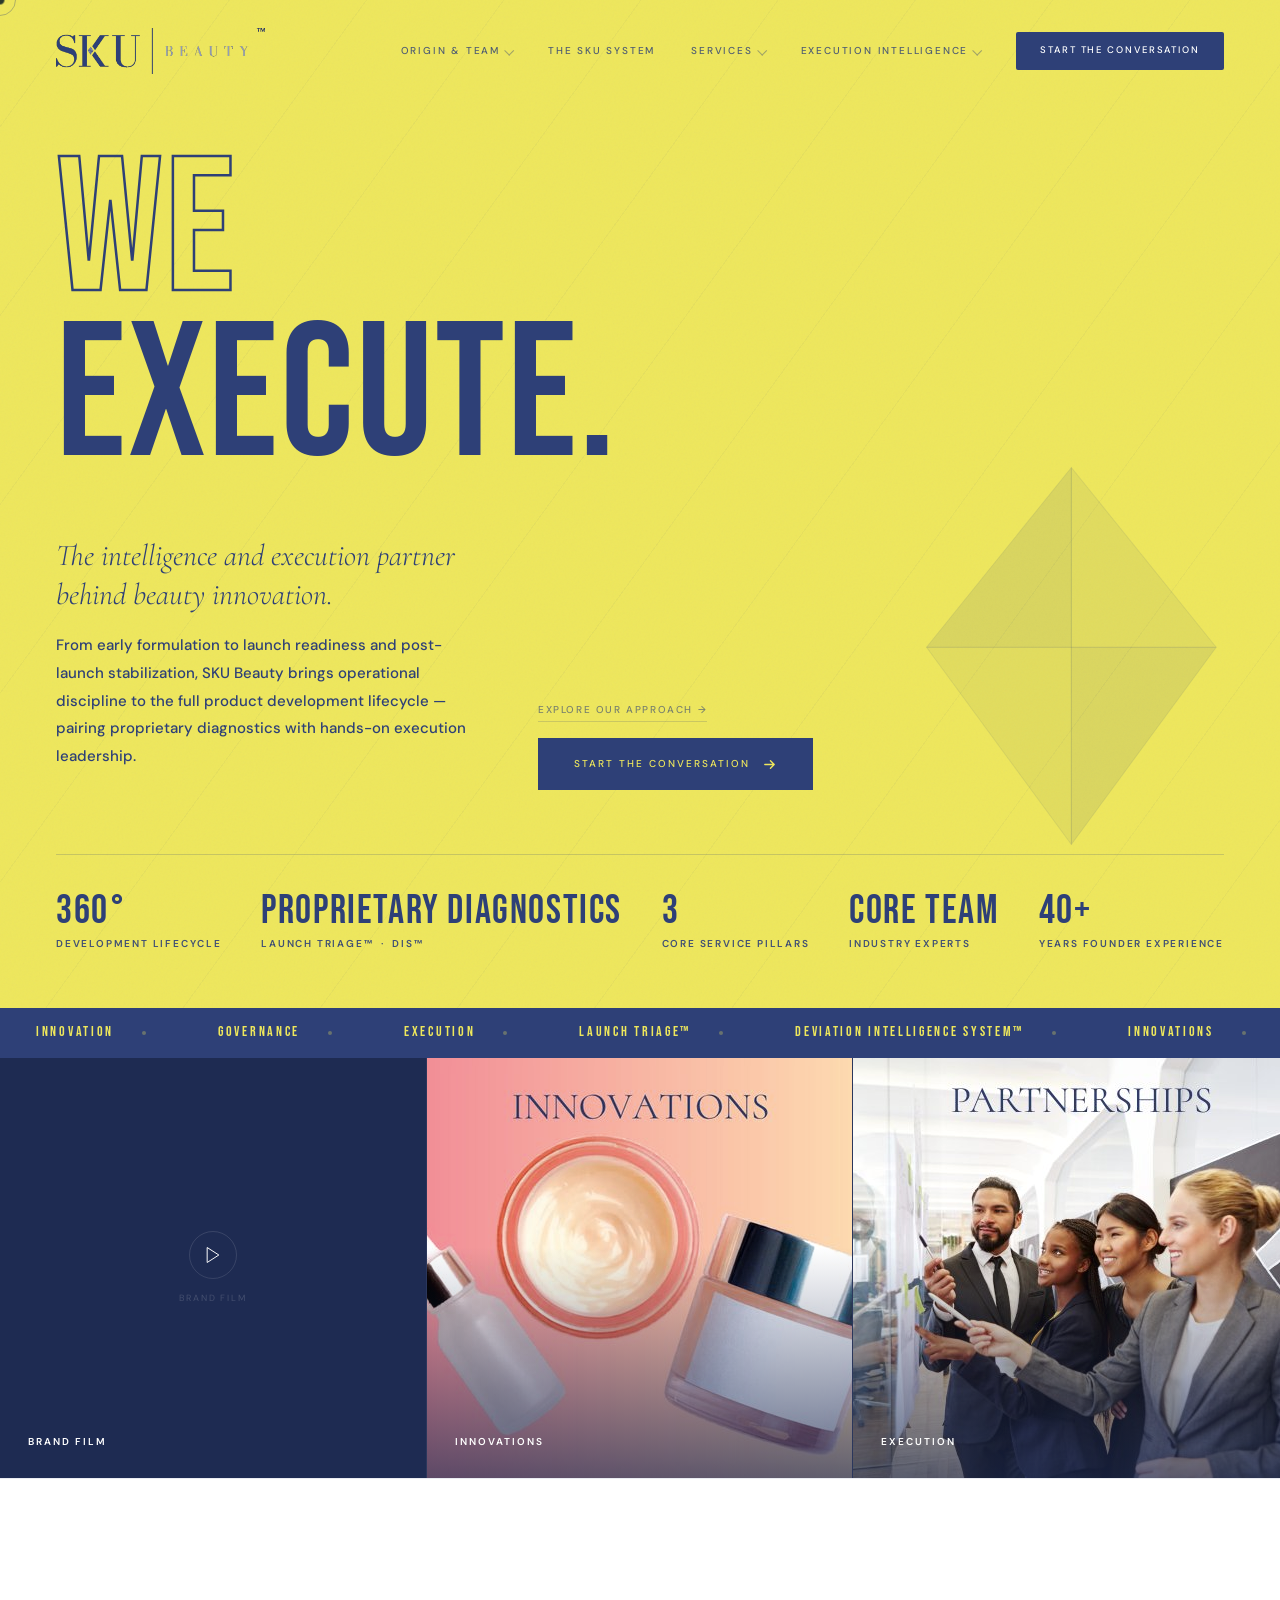
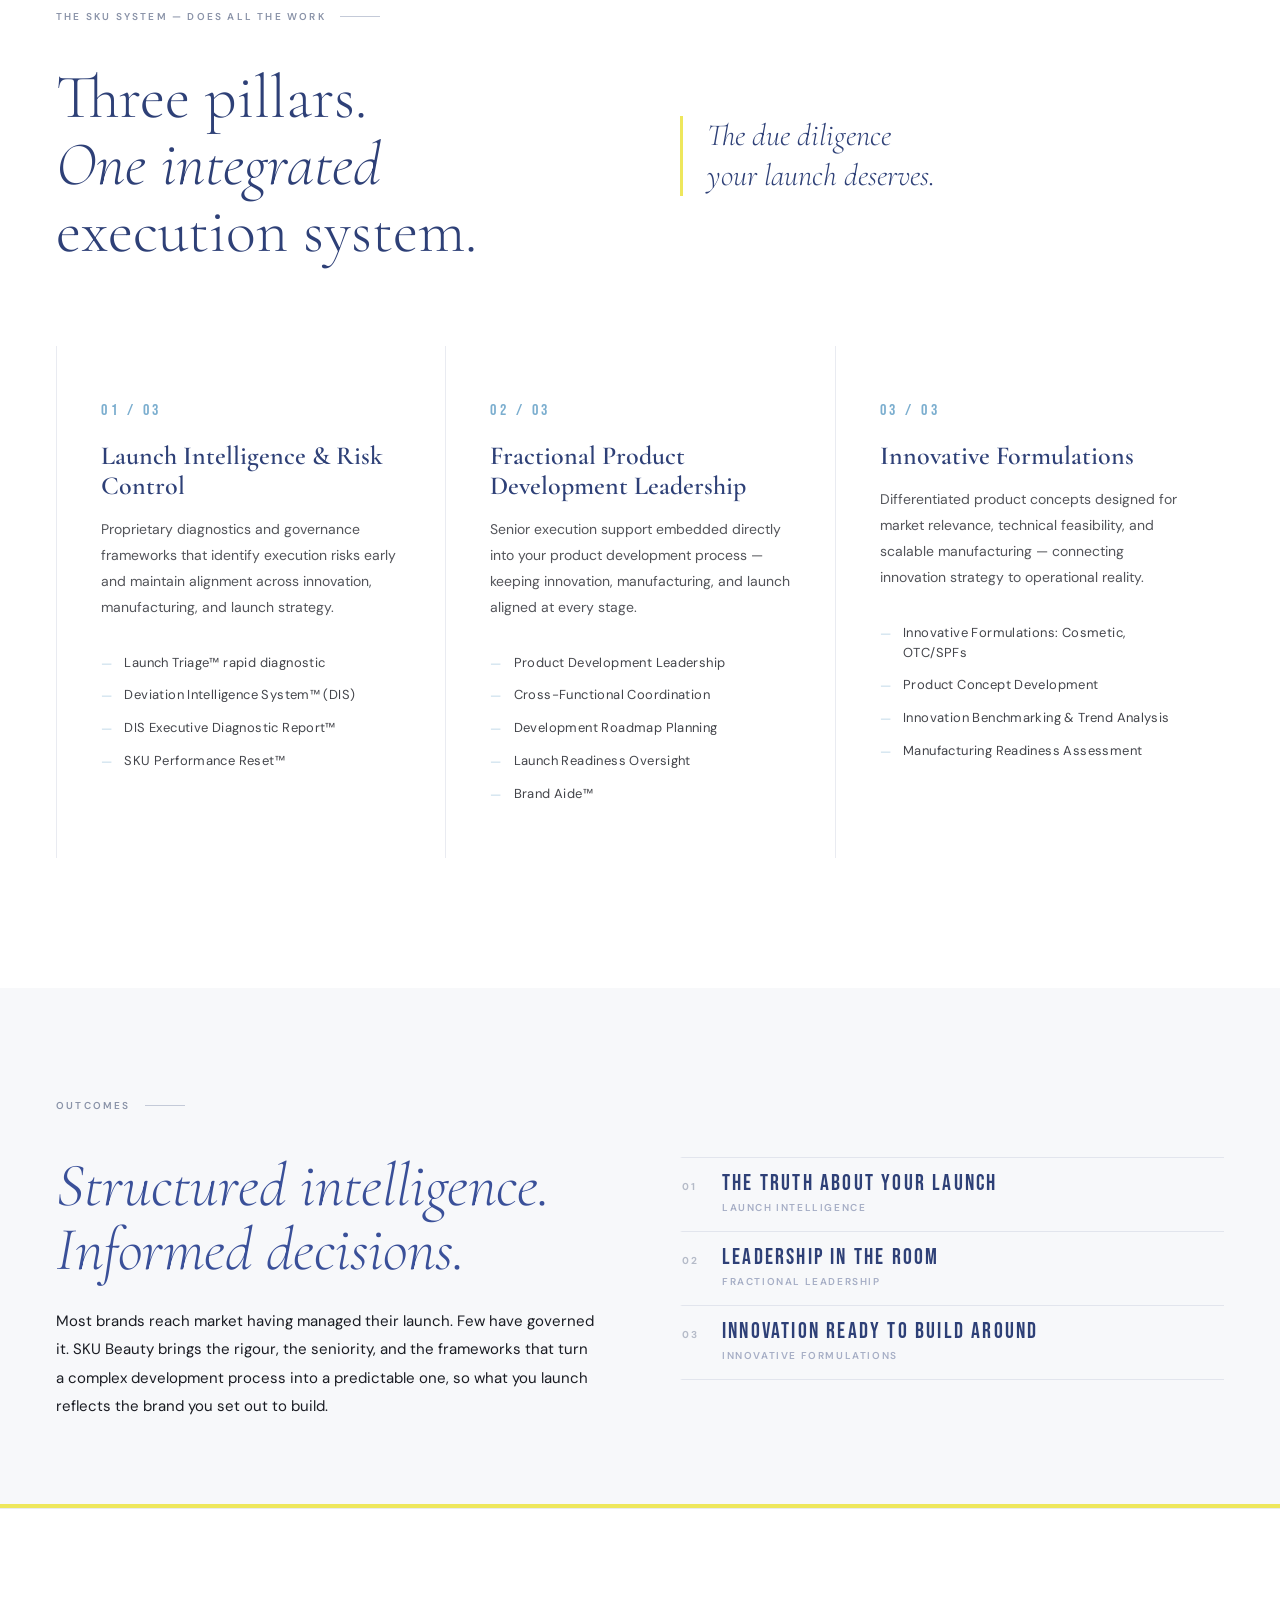
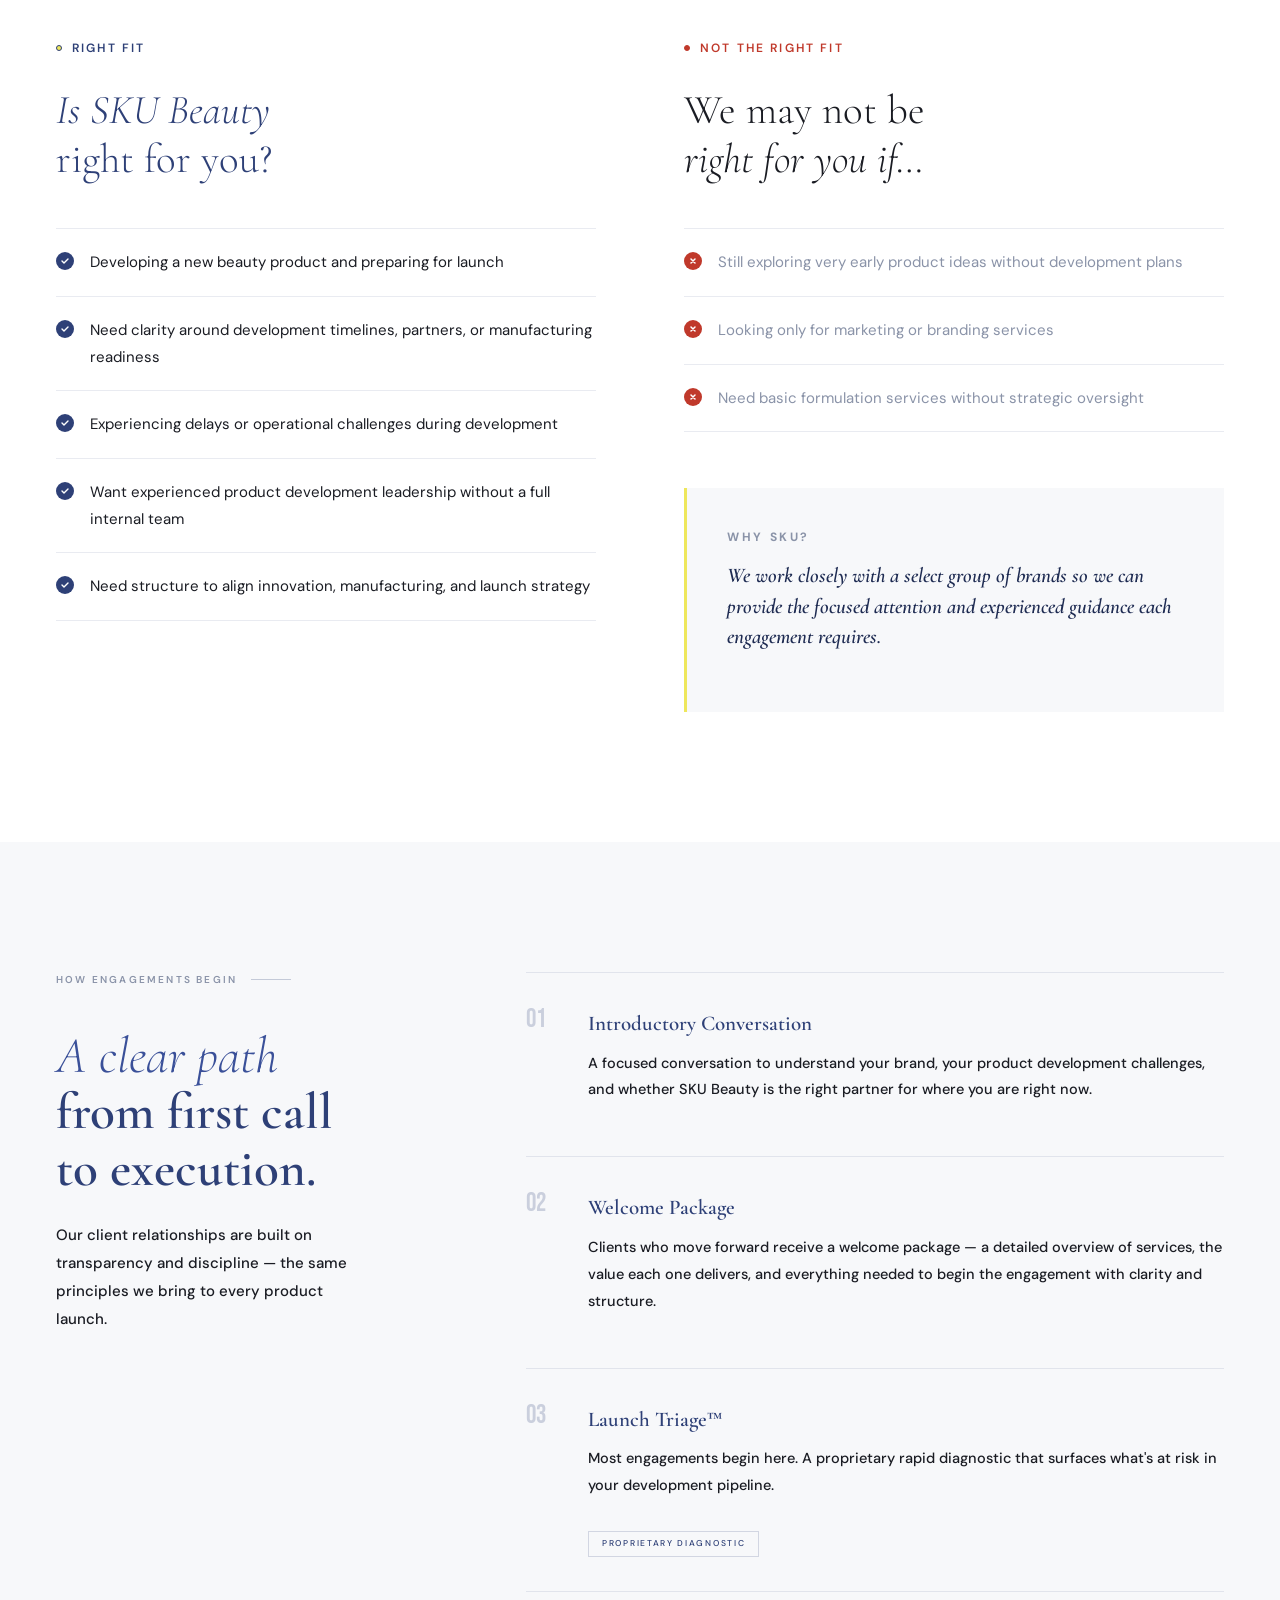
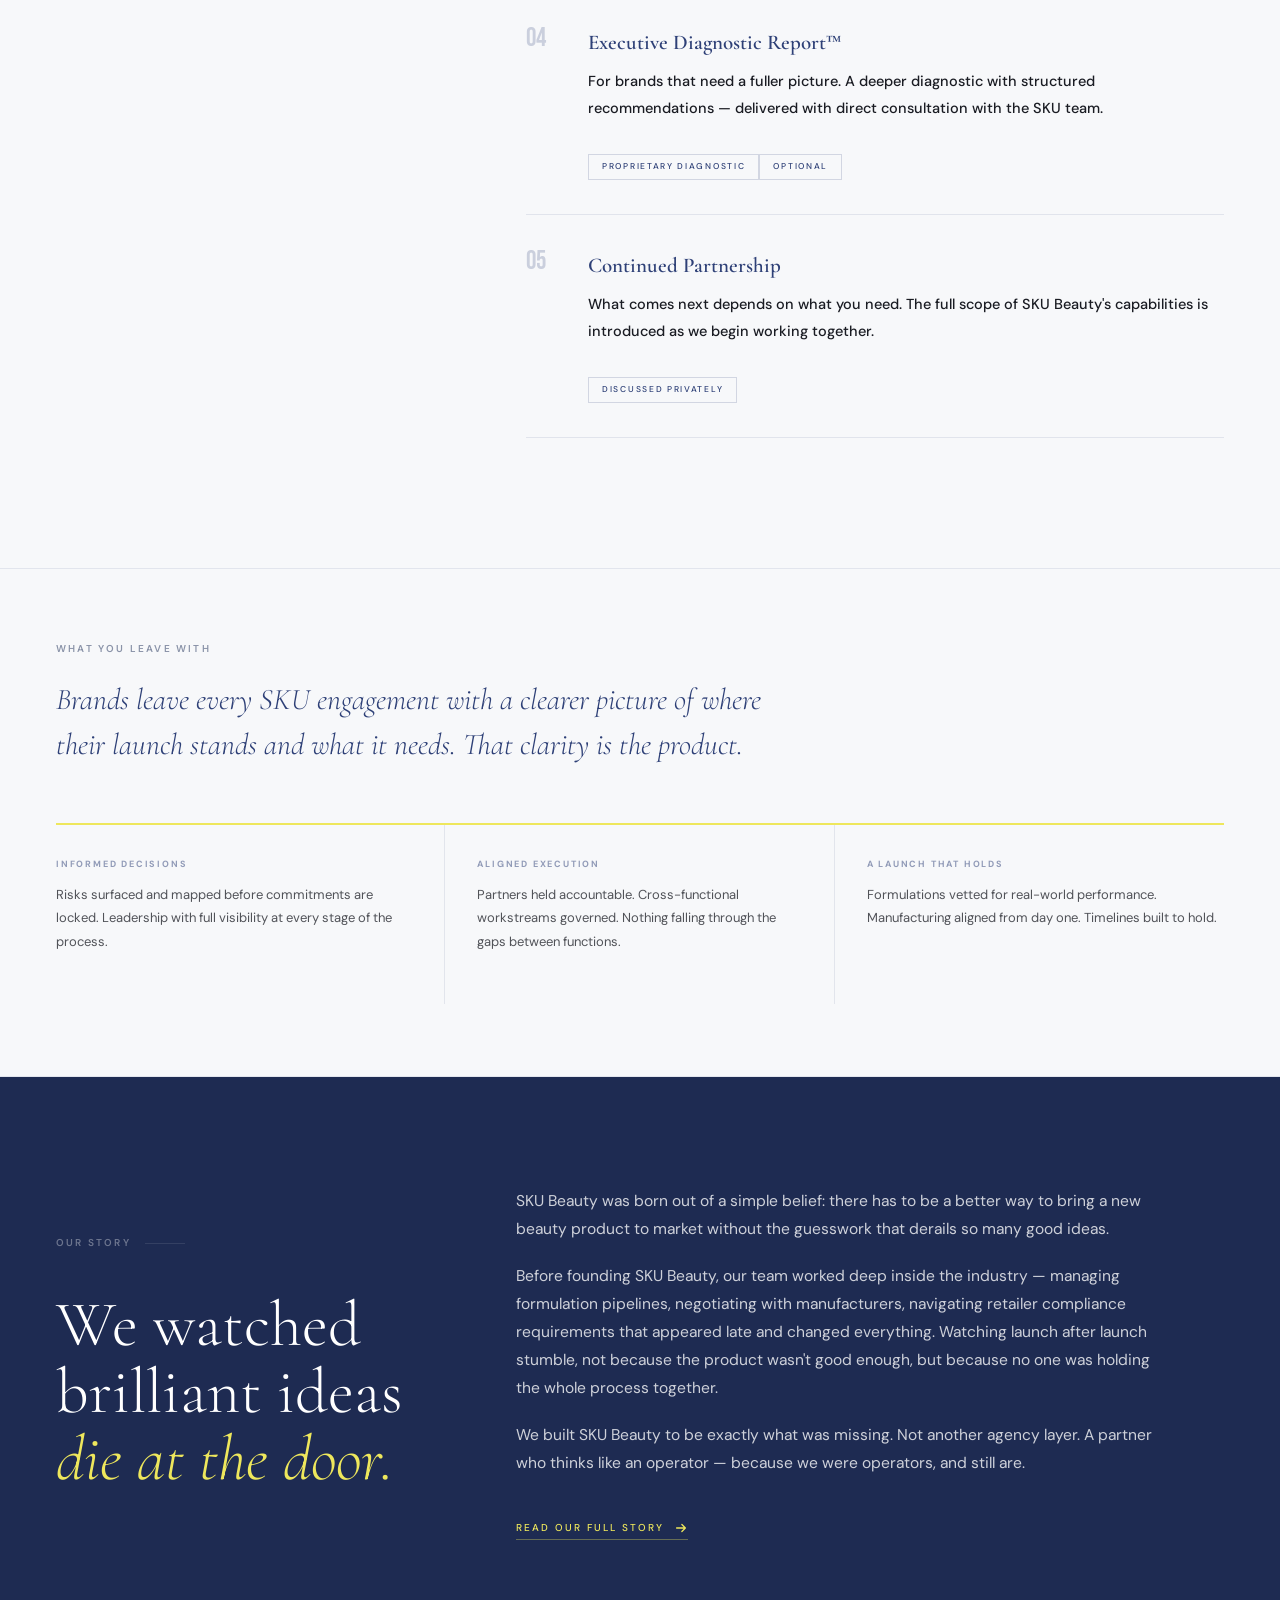
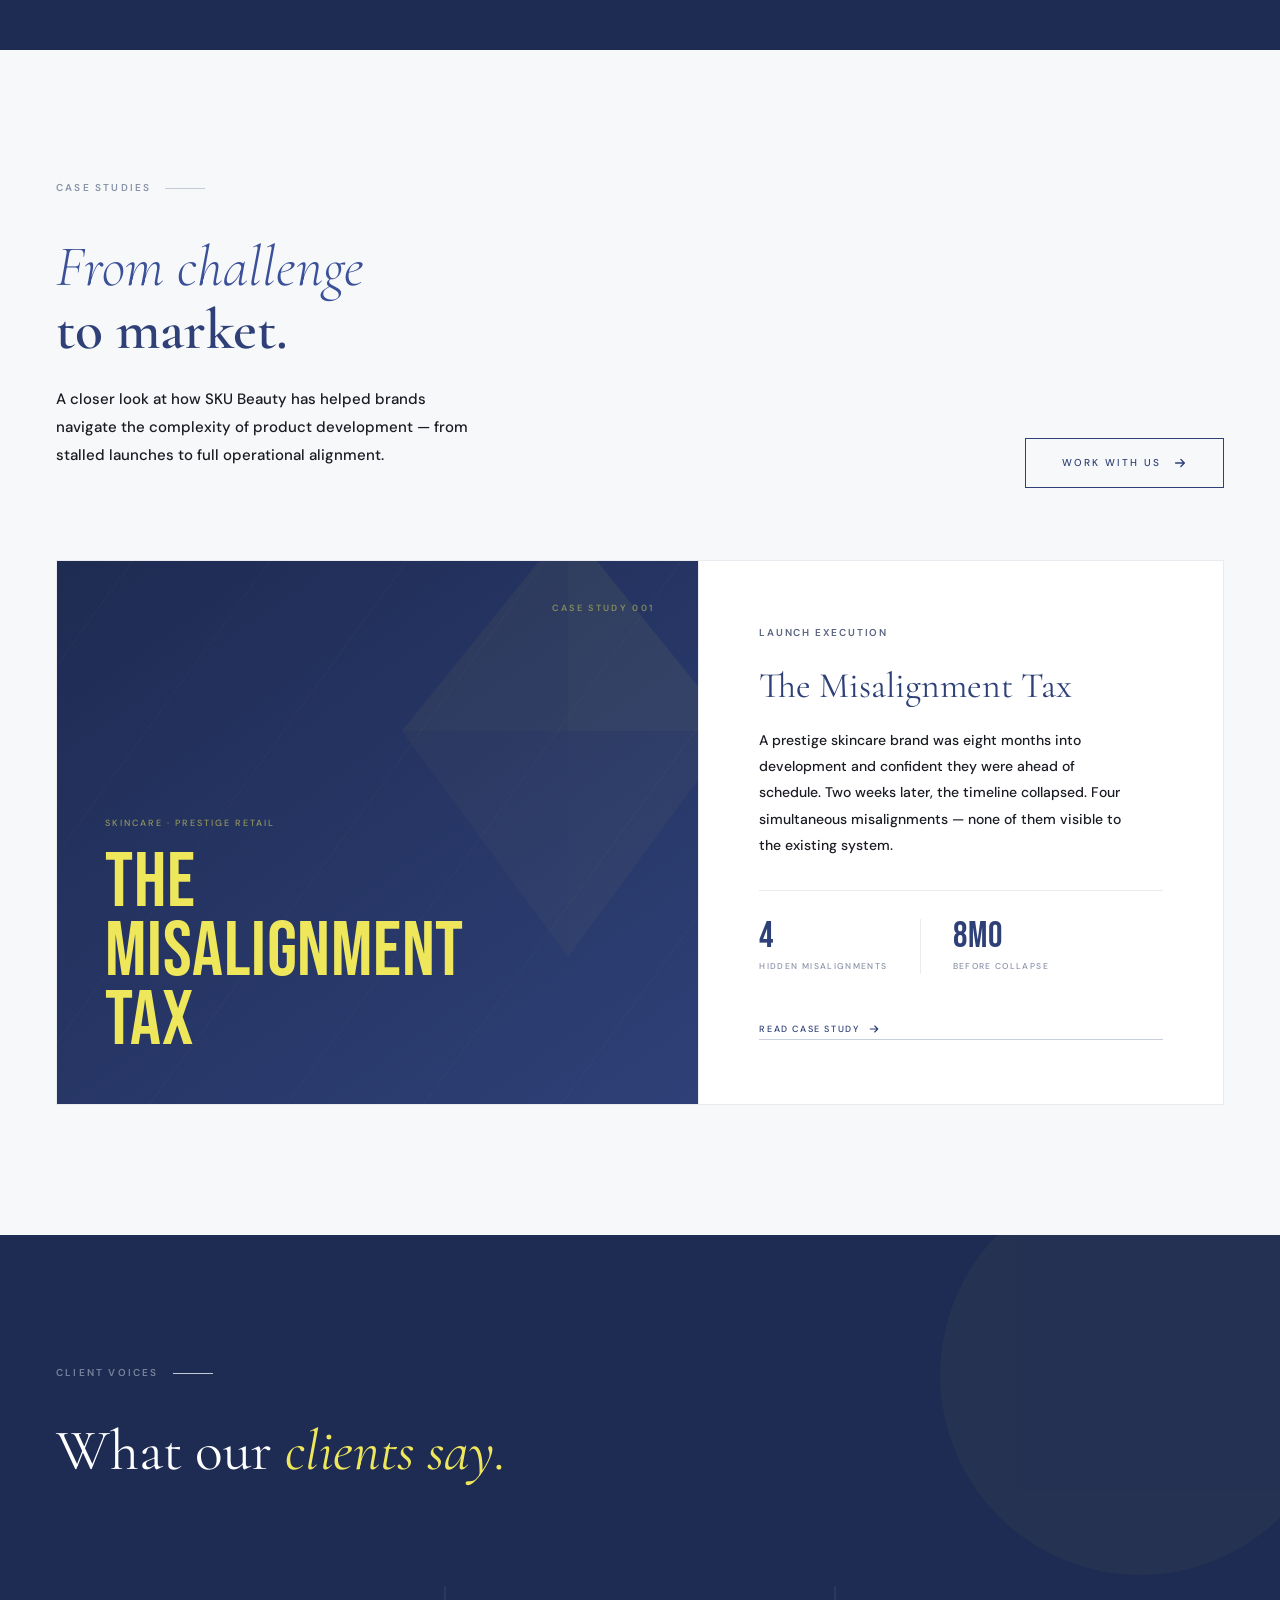
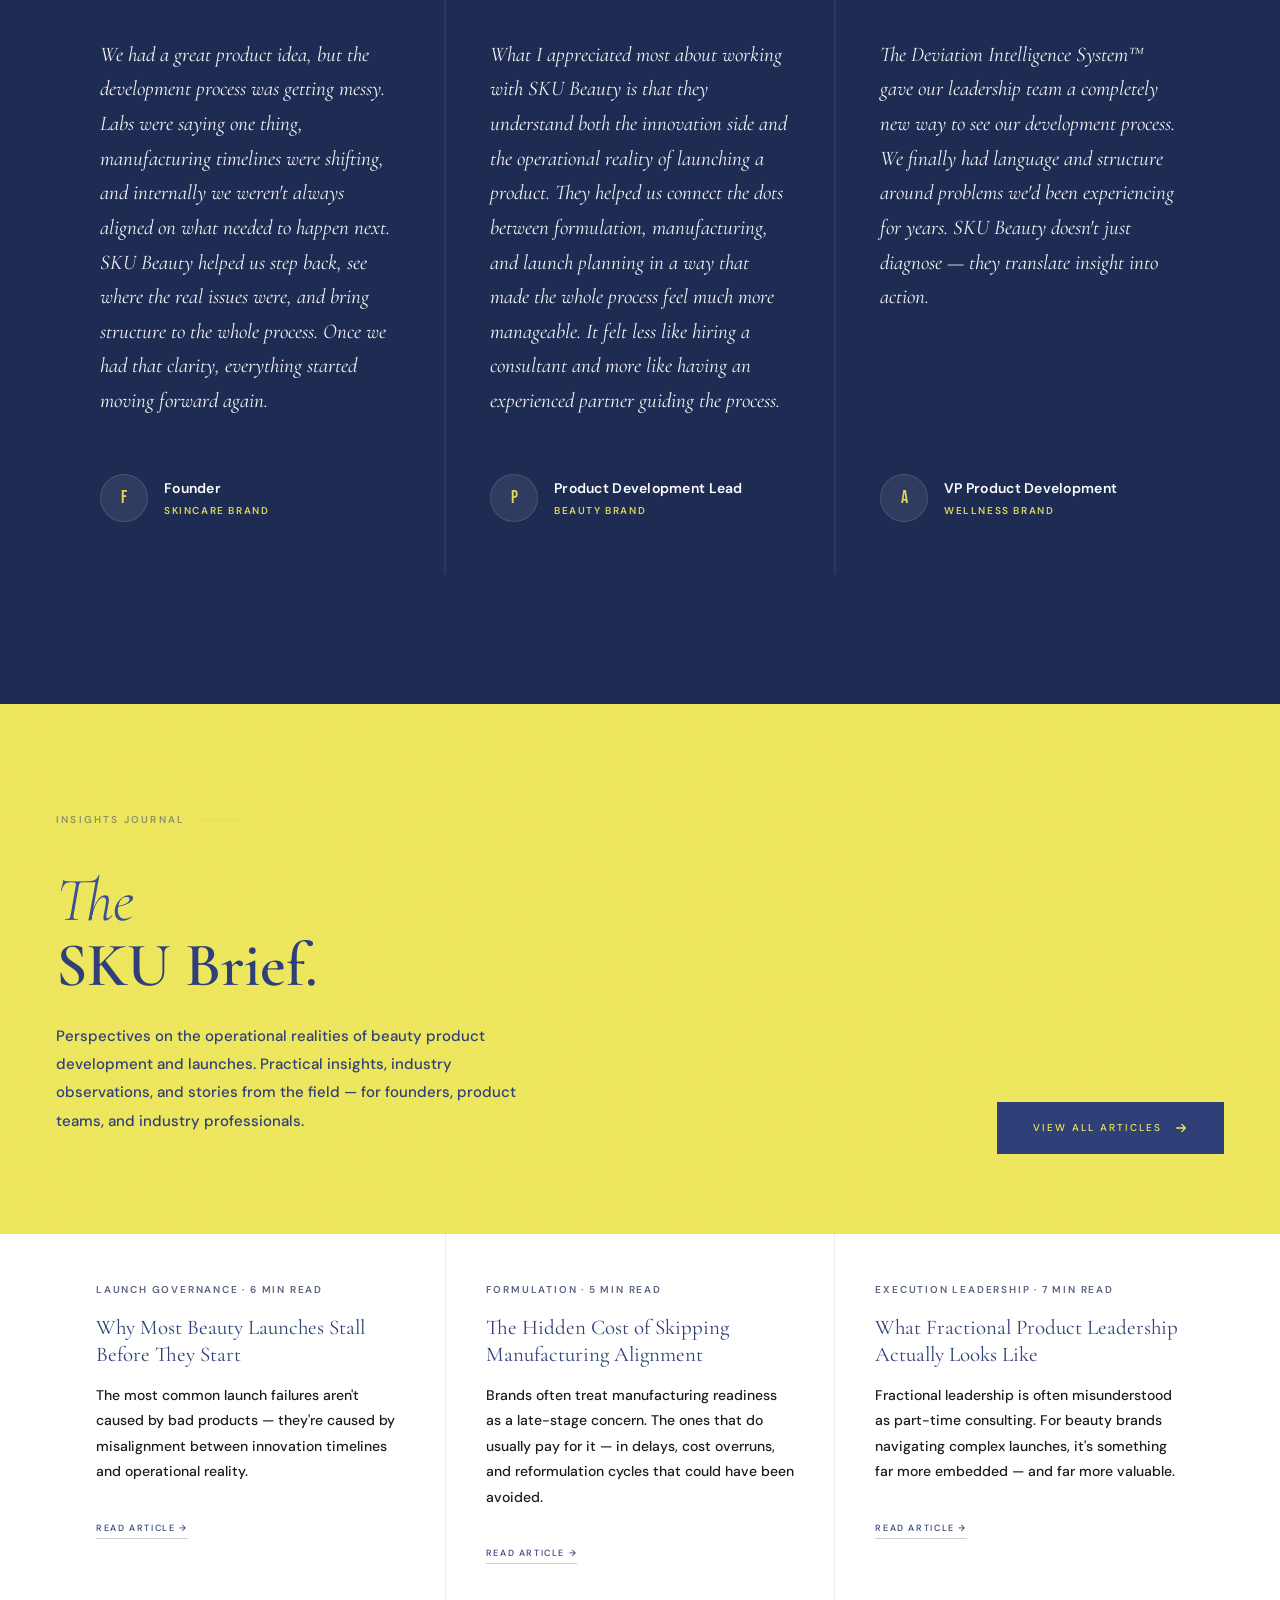
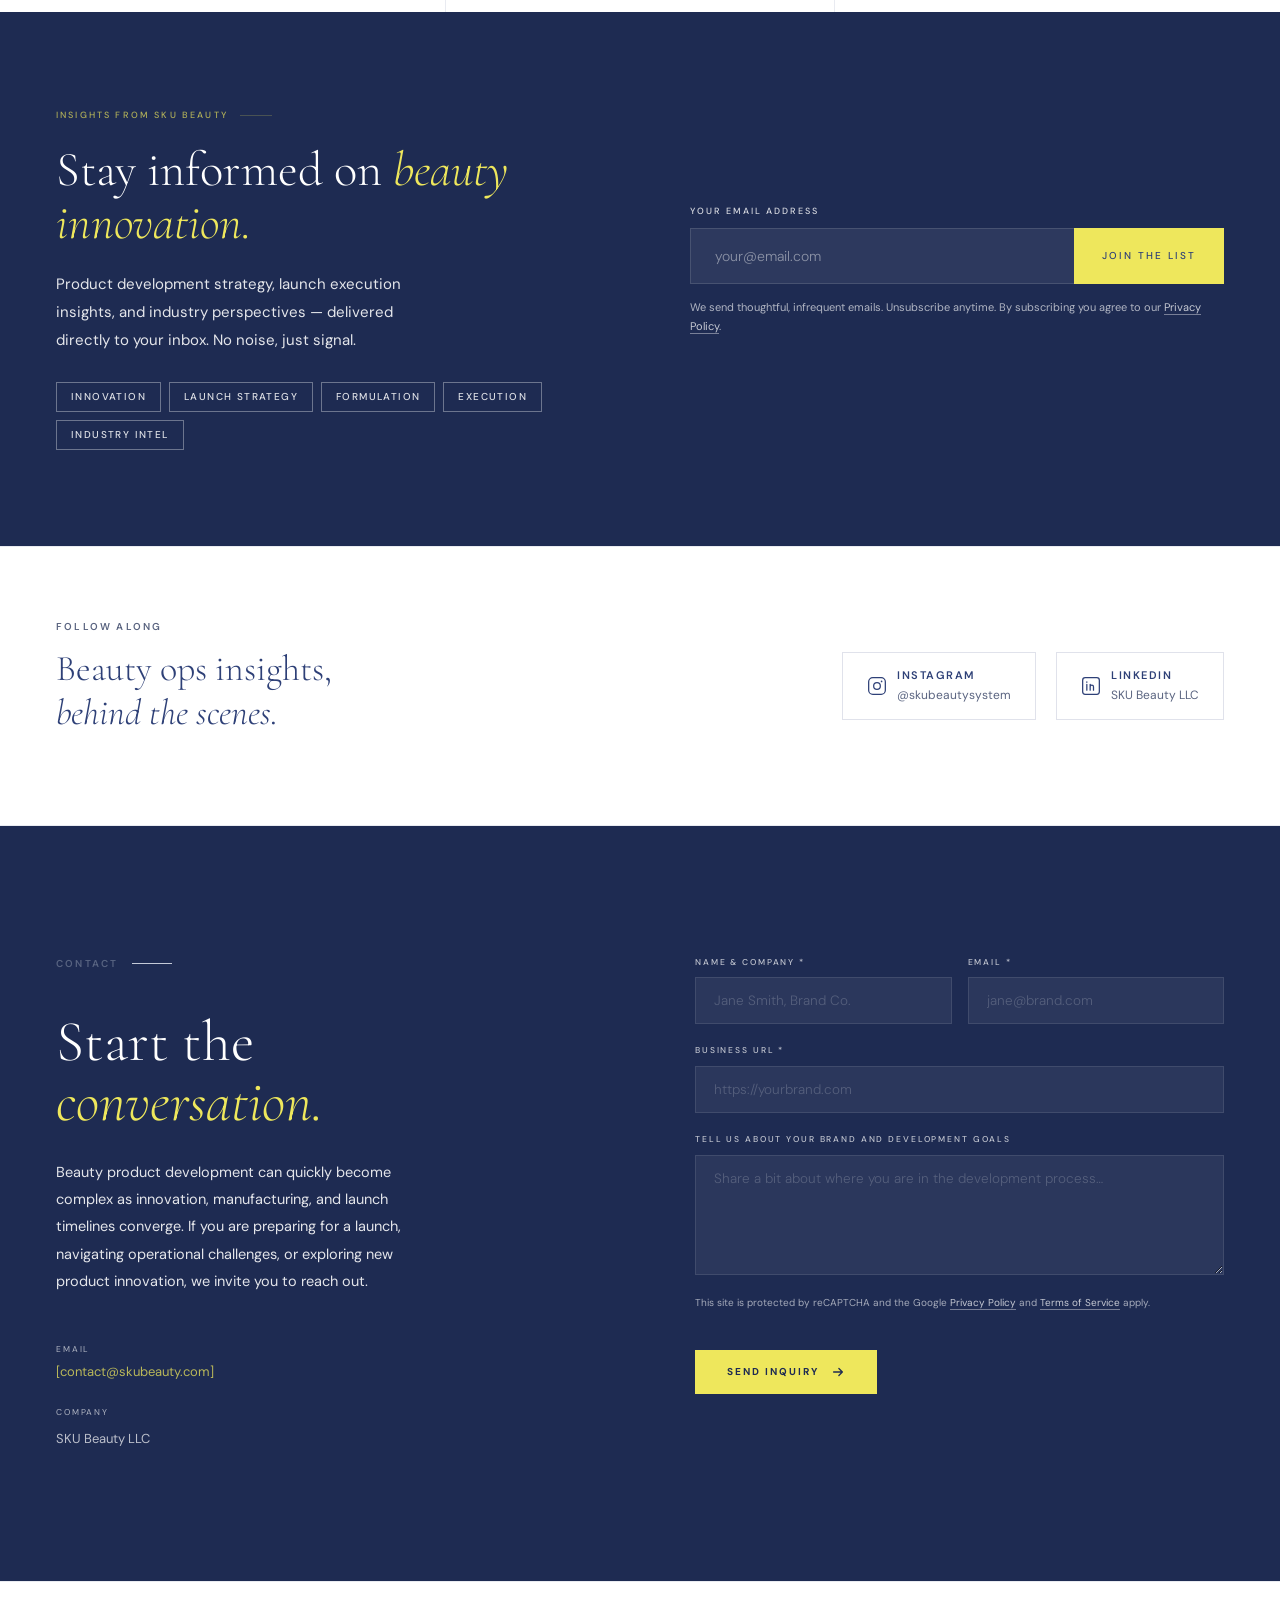
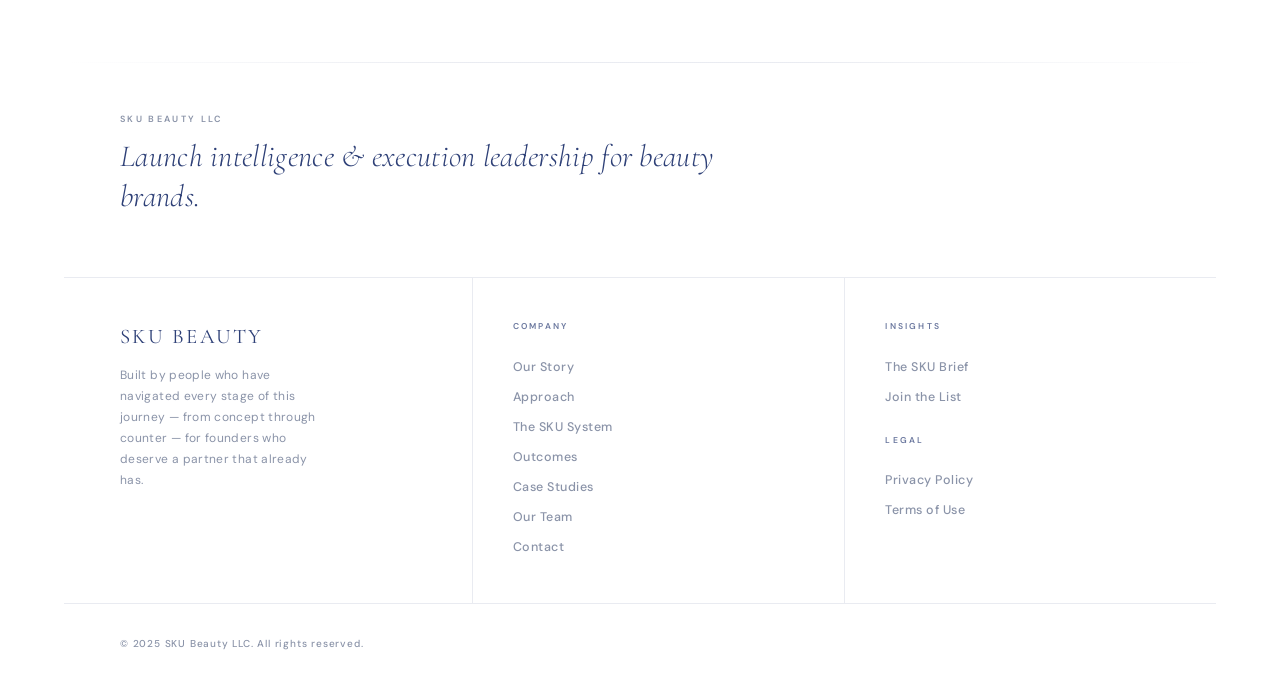
==== index.html @ 77a4bc07 "Removed duplicated on the footer" ====
<!DOCTYPE html>
<html lang="en">

<head>
    <meta charset="UTF-8">
    <meta name="viewport" content="width=device-width, initial-scale=1.0">
    <title>SKU Beauty | Launch Intelligence & Execution Leadership for Beauty Brands</title>
    <meta name="description"
        content="SKU Beauty brings operational discipline to beauty product development. From formulation strategy to launch readiness, we execute alongside your team using proprietary diagnostics and fractional leadership.">
    <meta name="keywords"
        content="beauty product development, launch strategy, beauty consulting, product launch execution, formulation strategy, beauty brand development, SKU Beauty">
    <meta property="og:title" content="SKU Beauty | We Execute.">
    <meta property="og:description"
        content="Launch intelligence and execution leadership for beauty brands navigating the complexity of product development.">
    <meta property="og:type" content="website">
    <meta property="og:url" content="https://www.skubeauty.com/">
    <meta property="og:image" content="https://placehold.co/1200x630/2E4077/EEE75C?text=SKU+Beauty+%7C+We+Execute.">
    <meta property="og:image:width" content="1200">
    <meta property="og:image:height" content="630">
    <meta name="twitter:card" content="summary_large_image">
    <meta name="twitter:title" content="SKU Beauty | We Execute.">
    <meta name="twitter:description"
        content="Launch intelligence and execution leadership for beauty brands navigating the complexity of product development.">
    <meta name="twitter:image" content="https://placehold.co/1200x630/2E4077/EEE75C?text=SKU+Beauty+%7C+We+Execute.">
    <!-- TODO: Replace placehold.co URLs above with your real og-image.jpg once uploaded to the server -->
    <meta name="robots" content="index, follow">
    <meta name="author" content="SKU Beauty LLC">
    <link rel="canonical" href="https://www.skubeauty.com/">
    <link rel="icon" type="image/png"
        href="[data-uri]">
    <link rel="apple-touch-icon" sizes="180x180"
        href="[data-uri]">
    <link rel="preconnect" href="https://fonts.googleapis.com">
    <link rel="dns-prefetch" href="https://formspree.io">
    <link rel="preconnect" href="https://fonts.gstatic.com" crossorigin>
    <link
        href="https://fonts.googleapis.com/css2?family=Bebas+Neue&family=Cormorant+Garamond:ital,wght@0,300;0,400;0,600;1,300;1,400;1,600&family=DM+Sans:wght@300;400;500;600&display=swap&font-display=swap"
        rel="stylesheet">
    <link rel="stylesheet" href="style.css">

    <script type="application/ld+json">
{
  "@context": "https://schema.org",
  "@graph": [
    {
      "@type": "Organization",
      "@id": "https://www.skubeauty.com/#organization",
      "name": "SKU Beauty LLC",
      "url": "https://www.skubeauty.com",
      "logo": "https://www.skubeauty.com/logo.png",
      "description": "Launch intelligence and execution leadership for beauty brands. Proprietary diagnostics, fractional product development leadership, and innovative formulations.",
      "sameAs": [
        "https://instagram.com/skubeautysystem",
        "https://linkedin.com/company/skubeauty"
      ],
      "contactPoint": {
        "@type": "ContactPoint",
        "email": "contact@skubeauty.com",
        "contactType": "Business Inquiries"
      }
    },
    {
      "@type": "WebSite",
      "@id": "https://www.skubeauty.com/#website",
      "url": "https://www.skubeauty.com",
      "name": "SKU Beauty",
      "publisher": {"@id": "https://www.skubeauty.com/#organization"},
      "potentialAction": {
        "@type": "SearchAction",
        "target": "https://www.skubeauty.com/?s={search_term_string}",
        "query-input": "required name=search_term_string"
      }
    },
    {
      "@type": "ProfessionalService",
      "@id": "https://www.skubeauty.com/#service",
      "name": "SKU Beauty LLC",
      "url": "https://www.skubeauty.com",
      "description": "Beauty product development execution partner. Launch Triage™, Deviation Intelligence System™, Fractional Product Development Leadership.",
      "areaServed": "US",
      "serviceType": [
        "Launch Intelligence & Risk Control",
        "Fractional Product Development Leadership",
        "Innovative Formulations"
      ]
    }
  ]
}
</script>
</head>

<body>

    <a href="#sku-system" class="skip-link">Skip to content</a>
    <div class="cursor" id="cursor"></div>
    <div class="cursor-ring" id="cursorRing"></div>

    <!-- ═══ NAV ═══ -->
    <nav class="nav" id="nav" role="navigation" aria-label="Main navigation">
        <a href="/" class="nav-logo" aria-label="SKU Beauty">
            <img src="[data-uri]"
                alt="SKU Beauty">
        </a>
        <ul class="nav-links">

            <!-- 1. Origin & Team -->
            <li class="nav-item">
                <button type="button" aria-haspopup="true">Origin &amp; Team<span class="nav-chevron"></span></button>
                <div class="nav-dropdown" role="menu">
                    <a href="our-story.html#origin" class="nav-dd-link" role="menuitem">
                        <div class="nav-dd-link-inner">
                            <span>The Beginning</span>
                            <span class="nav-dd-sub">How SKU Beauty came to be</span>
                        </div>
                    </a>
                    <a href="our-story.html#problem-band" class="nav-dd-link" role="menuitem">
                        <div class="nav-dd-link-inner">
                            <span>The Industry Glitch</span>
                            <span class="nav-dd-sub">The broken system we set out to fix</span>
                        </div>
                    </a>
                    <a href="our-story.html#mission" class="nav-dd-link" role="menuitem">
                        <div class="nav-dd-link-inner">
                            <span>Mission</span>
                            <span class="nav-dd-sub">Why we exist</span>
                        </div>
                    </a>
                    <a href="our-story.html#stand-for" class="nav-dd-link" role="menuitem">
                        <div class="nav-dd-link-inner">
                            <span>What We Stand For</span>
                            <span class="nav-dd-sub">Our operating principles</span>
                        </div>
                    </a>
                    <a href="our-story.html#credentials" class="nav-dd-link" role="menuitem">
                        <div class="nav-dd-link-inner">
                            <span>Experience &amp; Credentials</span>
                            <span class="nav-dd-sub">The depth behind our work</span>
                        </div>
                    </a>
                    <a href="our-story.html#team" class="nav-dd-link" role="menuitem">
                        <div class="nav-dd-link-inner">
                            <span>The Team</span>
                            <span class="nav-dd-sub">The people behind SKU Beauty</span>
                        </div>
                    </a>
                </div>
            </li>

            <!-- 2. The SKU System -->
            <li class="nav-item">
                <a href="#sku-system">The SKU System</a>
            </li>

            <!-- 3. Services -->
            <li class="nav-item">
                <button type="button" aria-haspopup="true">Services<span class="nav-chevron"></span></button>
                <div class="nav-dropdown" role="menu">
                    <a href="#approach" class="nav-dd-link" role="menuitem">
                        <div class="nav-dd-link-inner">
                            <span>The SKU System</span>
                            <span class="nav-dd-sub">Three pillars. Does all the work.</span>
                        </div>
                    </a>
                    <a href="#outcomes" class="nav-dd-link" role="menuitem">
                        <div class="nav-dd-link-inner">
                            <span>Outcomes</span>
                            <span class="nav-dd-sub">What you walk away with.</span>
                        </div>
                    </a>
                    <a href="#fit" class="nav-dd-link" role="menuitem">
                        <div class="nav-dd-link-inner">
                            <span>Is SKU Right for You?</span>
                            <span class="nav-dd-sub">Find out if we're the right fit</span>
                        </div>
                    </a>
                    <a href="#begin" class="nav-dd-link" role="menuitem">
                        <div class="nav-dd-link-inner">
                            <span>How Engagements Begin</span>
                            <span class="nav-dd-sub">What to expect when you reach out</span>
                        </div>
                    </a>
                </div>
            </li>

            <!-- 4. Execution Intelligence -->
            <li class="nav-item">
                <button type="button" aria-haspopup="true">Execution Intelligence<span
                        class="nav-chevron"></span></button>
                <div class="nav-dropdown" role="menu">
                    <a href="#brief" class="nav-dd-link" role="menuitem">
                        <div class="nav-dd-link-inner">
                            <span>The SKU Brief</span>
                            <span class="nav-dd-sub">Insights &amp; industry intelligence</span>
                        </div>
                    </a>
                    <a href="#newsletter" class="nav-dd-link" role="menuitem">
                        <div class="nav-dd-link-inner">
                            <span>Join the List</span>
                            <span class="nav-dd-sub">Get the Brief in your inbox</span>
                        </div>
                    </a>
                    <a href="#cases" class="nav-dd-link" role="menuitem">
                        <div class="nav-dd-link-inner">
                            <span>Case Studies</span>
                            <span class="nav-dd-sub">Real brands, real results</span>
                        </div>
                    </a>
                </div>
            </li>

            <li><a href="#contact" class="nav-cta">Start the Conversation</a></li>
        </ul>
    </nav>

    <!-- ═══ HERO ═══ -->
    <!--
╔══════════════════════════════════════════════════════════════════╗
║  TO ADD A FULL-SCREEN IMAGE OR VIDEO TO THE HERO                ║
║                                                                  ║
║  1. Change the opening tag below from:                          ║
║       <section class="hero"                                     ║
║     to:                                                         ║
║       <section class="hero hero--media"                         ║
║                                                                  ║
║  2. For an IMAGE — replace the img src:                         ║
║       <img src="YOUR-IMAGE.jpg" alt="">                         ║
║                                                                  ║
║  3. For a VIDEO — uncomment the video block instead:            ║
║       <video autoplay muted loop playsinline>                   ║
║         <source src="YOUR-VIDEO.mp4" type="video/mp4">          ║
║       </video>                                                   ║
║                                                                  ║
║  4. Adjust overlay darkness in CSS: --hero-overlay-opacity      ║
║     0.0 = fully transparent  |  1.0 = fully black               ║
╚══════════════════════════════════════════════════════════════════╝
-->
    <section class="hero" id="home" aria-label="Hero">

        <!-- MEDIA LAYER (hidden by default — only shows with hero--media class) -->
        <div class="hero-media" aria-hidden="true">
            <!-- IMAGE option — replace src with your own file path when ready -->
            <!-- Currently using a free demo image from Unsplash so you can see the feature working -->
            

            <!-- VIDEO option — comment out the img above and uncomment this when you have a video -->
            <!--
    <video autoplay muted loop playsinline>
      <source src="YOUR-VIDEO.mp4" type="video/mp4">
    </video>
    -->
        </div>
        <!-- Overlay (invisible on yellow, dark tint when hero--media is active) -->
        <div class="hero-overlay" aria-hidden="true"></div>
        <div class="hero-grain" aria-hidden="true"></div>
        <div class="hero-diag" aria-hidden="true"></div>
        <div id="hero-gem" class="hero-ghost" aria-hidden="true"><svg viewBox="0 0 340 440"
                xmlns="http://www.w3.org/2000/svg" style="height:100%;width:auto;display:block;">
                <!-- 4-facet diamond stencil — each triangle has a distinct opacity to mimic 3D shading -->
                <!-- Top facet — lightest -->
                <polygon id="gem-top" points="170,4 336,210 170,210" fill="rgba(46,64,119,.04)"
                    stroke="rgba(46,64,119,.09)" stroke-width="1.2" stroke-linejoin="round" />
                <!-- Right facet — mid-light -->
                <polygon id="gem-right" points="170,210 336,210 170,436" fill="rgba(46,64,119,.07)"
                    stroke="rgba(46,64,119,.09)" stroke-width="1.2" stroke-linejoin="round" />
                <!-- Left facet — darkest -->
                <polygon id="gem-left" points="170,4 4,210 170,210" fill="rgba(46,64,119,.10)"
                    stroke="rgba(46,64,119,.09)" stroke-width="1.2" stroke-linejoin="round" />
                <!-- Bottom facet — mid -->
                <polygon id="gem-bot" points="4,210 170,210 170,436" fill="rgba(46,64,119,.06)"
                    stroke="rgba(46,64,119,.09)" stroke-width="1.2" stroke-linejoin="round" />
            </svg></div>
        <div class="hero-inner">
            <div class="hero-hed">
                <span class="hero-hed-outline">WE</span>
                <span class="hero-hed-solid">EXECUTE.</span>
            </div>
            <div class="hero-subgrid">
                <div>
                    <p class="hero-tagline-h">The intelligence and execution partner<br>behind beauty innovation.</p>
                    <p class="hero-tagline-p">From early formulation to launch readiness and post-launch stabilization,
                        SKU Beauty brings operational discipline to the full product development lifecycle — pairing
                        proprietary diagnostics with hands-on execution leadership.</p>
                </div>
                <div class="hero-actions">
                    <a href="#sku-system" class="btn-ghost">Explore our approach →</a>
                    <a href="#contact" class="btn-primary">Start the Conversation <svg width="15" height="15"
                            viewBox="0 0 16 16" fill="none">
                            <path d="M3 8h10M9 4l4 4-4 4" stroke="currentColor" stroke-width="1.5"
                                stroke-linecap="round" stroke-linejoin="round" />
                        </svg></a>
                </div>
            </div>
        </div>
        <div class="hero-stats">
            <div class="hero-stat-item"><span class="stat-n">360°</span><span class="stat-l">Development
                    Lifecycle</span></div>
            <div class="hero-stat-item">
                <span class="stat-n">Proprietary Diagnostics</span>
                <span class="stat-l">Launch Triage™ &nbsp;·&nbsp; DIS™</span>
            </div>
            <div class="hero-stat-item"><span class="stat-n">3</span><span class="stat-l">Core Service Pillars</span>
            </div>
            <div class="hero-stat-item"><span class="stat-n">Core Team</span><span class="stat-l">Industry
                    Experts</span></div>
            <div class="hero-stat-item"><span class="stat-n">40+</span><span class="stat-l">Years Founder
                    Experience</span></div>
        </div>
    </section>

    <!-- ═══ MARQUEE ═══ -->
    <div class="marquee" aria-hidden="true">
        <div class="marquee-track">
            <span class="marquee-item">Innovation <span class="marquee-sep"></span></span>
            <span class="marquee-item">Governance <span class="marquee-sep"></span></span>
            <span class="marquee-item">Execution <span class="marquee-sep"></span></span>
            <span class="marquee-item">Launch Triage™ <span class="marquee-sep"></span></span>
            <span class="marquee-item">Deviation Intelligence System™ <span class="marquee-sep"></span></span>
            <span class="marquee-item">Innovations <span class="marquee-sep"></span></span>
            <span class="marquee-item">Manufacturing Alignment <span class="marquee-sep"></span></span>
            <span class="marquee-item">Brand Aide™ <span class="marquee-sep"></span></span>
            <span class="marquee-item">Fractional Leadership <span class="marquee-sep"></span></span>
            <span class="marquee-item">Innovation <span class="marquee-sep"></span></span>
            <span class="marquee-item">Governance <span class="marquee-sep"></span></span>
            <span class="marquee-item">Execution <span class="marquee-sep"></span></span>
            <span class="marquee-item">Launch Triage™ <span class="marquee-sep"></span></span>
            <span class="marquee-item">Deviation Intelligence System™ <span class="marquee-sep"></span></span>
            <span class="marquee-item">Innovations <span class="marquee-sep"></span></span>
            <span class="marquee-item">Manufacturing Alignment <span class="marquee-sep"></span></span>
            <span class="marquee-item">Brand Aide™ <span class="marquee-sep"></span></span>
            <span class="marquee-item">Fractional Leadership <span class="marquee-sep"></span></span>
        </div>
    </div>

    <!-- ═══ VISUAL STRIP ═══ -->
    <!--
  HOW TO ADD MEDIA TO EACH CELL
  ─────────────────────────────
  IMAGE cell: replace the <div class="visual-placeholder"> block with:
    <img class="visual-cell-img" src="YOUR-IMAGE.jpg" alt="">

  VIDEO cell: replace the <div class="visual-placeholder"> block with:
    <video class="visual-cell-video" autoplay muted loop playsinline>
      <source src="YOUR-VIDEO.mp4" type="video/mp4">
    </video>

  Keep the <div class="visual-cell-overlay"></div> and label <span> in place after the media.
-->
    <div class="visual-strip" aria-label="Visual showcase" role="img">

        <!-- FILM CELL -->
        <div class="visual-cell">
            <div class="visual-placeholder">
                <div class="visual-placeholder-icon"><svg width="20" height="20" viewBox="0 0 24 24" fill="none">
                        <polygon points="5,3 19,12 5,21" stroke="white" stroke-width="1.2" stroke-linejoin="round"
                            fill="none" />
                    </svg></div>
                <span class="visual-placeholder-text">Brand Film</span>
            </div>
            <div class="visual-cell-overlay"></div>
            <span class="visual-cell-label">Brand Film</span>
        </div>

        <!-- IMAGE CELL 1: Innovations — uploaded brand image -->
        <div class="visual-cell">
            <img class="visual-cell-img"
                src="[data-uri]"
                alt="Innovations">
            <div class="visual-cell-overlay"></div>
            <span class="visual-cell-label">Innovations</span>
        </div>

        <!-- IMAGE CELL 2: Execution — uploaded brand image -->
        <div class="visual-cell">
            <img class="visual-cell-img"
                src="[data-uri]"
                alt="Execution">
            <div class="visual-cell-overlay"></div>
            <span class="visual-cell-label">Execution</span>
        </div>

    </div>

    <!-- ═══ SKU SYSTEM ═══ -->
    <span id="approach" aria-hidden="true" style="display:block;height:0;overflow:hidden;"></span>
    <section class="services" id="services" aria-labelledby="services-h">
        <div class="services-label">The SKU System — does all the work</div>
        <div class="services-header-wrap reveal">
            <h2 class="services-hed" id="services-h">
                Three pillars.<br>
                <em>One integrated</em>
                <strong>execution system.</strong>
            </h2>
            <p class="services-tagline">The due diligence<br>your launch deserves.</p>
        </div>
        <div class="services-grid">
            <div class="svc reveal">
                <div class="svc-num">01 / 03</div>
                <h3 class="svc-title">Launch Intelligence &amp; Risk Control</h3>
                <p class="svc-body">Proprietary diagnostics and governance frameworks that identify execution risks
                    early and maintain alignment across innovation, manufacturing, and launch strategy.</p>
                <ul class="svc-list">
                    <li>Launch Triage™ rapid diagnostic</li>
                    <li>Deviation Intelligence System™ (DIS)</li>
                    <li>DIS Executive Diagnostic Report™</li>
                    <li>SKU Performance Reset™</li>
                </ul>
            </div>
            <div class="svc reveal">
                <div class="svc-num">02 / 03</div>
                <h3 class="svc-title">Fractional Product Development Leadership</h3>
                <p class="svc-body">Senior execution support embedded directly into your product development process —
                    keeping innovation, manufacturing, and launch aligned at every stage.</p>
                <ul class="svc-list">
                    <li>Product Development Leadership</li>
                    <li>Cross-Functional Coordination</li>
                    <li>Development Roadmap Planning</li>
                    <li>Launch Readiness Oversight</li>
                    <li>Brand Aide™</li>
                </ul>
            </div>
            <div class="svc reveal">
                <div class="svc-num">03 / 03</div>
                <h3 class="svc-title">Innovative Formulations</h3>
                <p class="svc-body">Differentiated product concepts designed for market relevance, technical
                    feasibility, and scalable manufacturing — connecting innovation strategy to operational reality.</p>
                <ul class="svc-list">
                    <li>Innovative Formulations: Cosmetic, OTC/SPFs</li>
                    <li>Product Concept Development</li>
                    <li>Innovation Benchmarking &amp; Trend Analysis</li>
                    <li>Manufacturing Readiness Assessment</li>
                </ul>
            </div>
        </div>
    </section>

    <!-- ═══ OUTCOMES ═══ -->
    <span id="outcomes" aria-hidden="true" style="display:block;height:0;overflow:hidden;"></span>
    <section class="sku-system" id="sku-system" aria-labelledby="sku-system-h">
        <div class="sku-system-header reveal">
            <div class="sku-system-header-inner">
                <div class="sku-system-header-left">
                    <div class="section-label">Outcomes</div>
                    <h2 class="sku-system-hed" id="sku-system-h">
                        <em>Structured intelligence.<br>Informed decisions.</em>
                    </h2>
                    <p class="sku-system-body">Most brands reach market having managed their launch. Few have governed
                        it. SKU Beauty brings the rigour, the seniority, and the frameworks that turn a complex
                        development process into a predictable one, so what you launch reflects the brand you set out to
                        build.</p>
                </div>
                <div class="sku-system-header-right">
                    <div class="sku-system-phases">
                        <div class="sku-system-phase">
                            <div class="sku-system-phase-main">
                                <span class="sku-system-phase-num">01</span>
                                <div class="sku-system-phase-name-wrap">
                                    <span class="sku-system-phase-name">The truth about your launch</span>
                                    <span class="sku-system-phase-tag">Launch Intelligence</span>
                                </div>
                            </div>
                            <div class="sku-system-phase-desc">Not every concern signals a crisis, but every concern
                                deserves an answer. The DIS™ is an independent, structured diagnosis of where your
                                launch actually stands, what is working, what is not, and what needs to change before it
                                costs more to find out.</div>
                        </div>
                        <div class="sku-system-phase">
                            <div class="sku-system-phase-main">
                                <span class="sku-system-phase-num">02</span>
                                <div class="sku-system-phase-name-wrap">
                                    <span class="sku-system-phase-name">Leadership in the room</span>
                                    <span class="sku-system-phase-tag">Fractional Leadership</span>
                                </div>
                            </div>
                            <div class="sku-system-phase-desc">The execution gap in most beauty launches is not
                                strategic, it is operational. SKU Beauty places senior, experienced leadership directly
                                inside your process, holding partners accountable, keeping cross-functional workstreams
                                aligned, and ensuring the decisions that matter are made with the authority they
                                require.</div>
                        </div>
                        <div class="sku-system-phase">
                            <div class="sku-system-phase-main">
                                <span class="sku-system-phase-num">03</span>
                                <div class="sku-system-phase-name-wrap">
                                    <span class="sku-system-phase-name">Innovation ready to build around</span>
                                    <span class="sku-system-phase-tag">Innovative Formulations</span>
                                </div>
                            </div>
                            <div class="sku-system-phase-desc">SKU Beauty sources and supplies differentiated
                                formulations, each one designed for commercial viability, technical integrity, and
                                scalable manufacturing. Innovation that has already been examined, validated, and built
                                to perform in market. Ready to integrate. Ready to launch.</div>
                        </div>
                    </div>
                </div>
            </div>
        </div>
    </section>

    <!-- ═══ FIT ═══ -->
    <section class="fit" id="fit" aria-labelledby="fit-h">
        <div class="reveal">
            <div class="fit-label yes">Right fit</div>
            <h2 class="fit-hed" id="fit-h"><em>Is SKU Beauty</em><br>right for you?</h2>
            <div class="fit-items">
                <div class="fit-item"><span class="fit-icon yes"><svg width="8" height="8" viewBox="0 0 8 8"
                            fill="none">
                            <path d="M1 4l2 2 4-4" stroke="#FFFFFF" stroke-width="1.4" stroke-linecap="round"
                                stroke-linejoin="round" />
                        </svg></span>Developing a new beauty product and preparing for launch</div>
                <div class="fit-item"><span class="fit-icon yes"><svg width="8" height="8" viewBox="0 0 8 8"
                            fill="none">
                            <path d="M1 4l2 2 4-4" stroke="#FFFFFF" stroke-width="1.4" stroke-linecap="round"
                                stroke-linejoin="round" />
                        </svg></span>Need clarity around development timelines, partners, or manufacturing readiness
                </div>
                <div class="fit-item"><span class="fit-icon yes"><svg width="8" height="8" viewBox="0 0 8 8"
                            fill="none">
                            <path d="M1 4l2 2 4-4" stroke="#FFFFFF" stroke-width="1.4" stroke-linecap="round"
                                stroke-linejoin="round" />
                        </svg></span>Experiencing delays or operational challenges during development</div>
                <div class="fit-item"><span class="fit-icon yes"><svg width="8" height="8" viewBox="0 0 8 8"
                            fill="none">
                            <path d="M1 4l2 2 4-4" stroke="#FFFFFF" stroke-width="1.4" stroke-linecap="round"
                                stroke-linejoin="round" />
                        </svg></span>Want experienced product development leadership without a full internal team</div>
                <div class="fit-item"><span class="fit-icon yes"><svg width="8" height="8" viewBox="0 0 8 8"
                            fill="none">
                            <path d="M1 4l2 2 4-4" stroke="#FFFFFF" stroke-width="1.4" stroke-linecap="round"
                                stroke-linejoin="round" />
                        </svg></span>Need structure to align innovation, manufacturing, and launch strategy</div>
            </div>
        </div>
        <div class="reveal">
            <div class="fit-label no">Not the right fit</div>
            <h2 class="fit-hed fit-hed-no">We may not be<br><em>right for you if…</em></h2>
            <div class="fit-items">
                <div class="fit-item fit-item-no"><span class="fit-icon no"><svg width="8" height="8" viewBox="0 0 8 8"
                            fill="none">
                            <path d="M2 2l4 4M6 2L2 6" stroke="#fff" stroke-width="1.5" stroke-linecap="round" />
                        </svg></span>Still exploring very early product ideas without development plans</div>
                <div class="fit-item fit-item-no"><span class="fit-icon no"><svg width="8" height="8" viewBox="0 0 8 8"
                            fill="none">
                            <path d="M2 2l4 4M6 2L2 6" stroke="#fff" stroke-width="1.5" stroke-linecap="round" />
                        </svg></span>Looking only for marketing or branding services</div>
                <div class="fit-item fit-item-no"><span class="fit-icon no"><svg width="8" height="8" viewBox="0 0 8 8"
                            fill="none">
                            <path d="M2 2l4 4M6 2L2 6" stroke="#fff" stroke-width="1.5" stroke-linecap="round" />
                        </svg></span>Need basic formulation services without strategic oversight</div>
            </div>
            <div class="fit-callout">
                <div class="fit-callout-label">Why SKU?</div>
                <p class="fit-callout-text">We work closely with a select group of brands so we can provide the focused
                    attention and experienced guidance each engagement requires.</p>
            </div>
        </div>
    </section>

    <!-- ═══ HOW WE BEGIN ═══ -->
    <section class="begin" id="begin" aria-labelledby="begin-h">
        <div class="begin-inner">
            <div class="begin-sticky reveal">
                <div class="section-label">How Engagements Begin</div>
                <h2 class="begin-hed" id="begin-h"><em>A clear path</em><br><strong>from first call<br>to
                        execution.</strong></h2>
                <p class="begin-intro">Our client relationships are built on transparency and discipline — the same
                    principles we bring to every product launch.</p>
            </div>
            <div class="begin-steps">
                <div class="begin-step reveal">
                    <div class="begin-n">01</div>
                    <div>
                        <h3 class="begin-title">Introductory Conversation</h3>
                        <p class="begin-body">A focused conversation to understand your brand, your product development
                            challenges, and whether SKU Beauty is the right partner for where you are right now.</p>
                    </div>
                </div>
                <div class="begin-step reveal">
                    <div class="begin-n">02</div>
                    <div>
                        <h3 class="begin-title">Welcome Package</h3>
                        <p class="begin-body">Clients who move forward receive a welcome package — a detailed overview
                            of services, the value each one delivers, and everything needed to begin the engagement with
                            clarity and structure.</p>
                    </div>
                </div>
                <div class="begin-step reveal">
                    <div class="begin-n">03</div>
                    <div>
                        <h3 class="begin-title">Launch Triage™</h3>
                        <p class="begin-body">Most engagements begin here. A proprietary rapid diagnostic that surfaces
                            what's at risk in your development pipeline.</p><span class="begin-chip">Proprietary
                            Diagnostic</span>
                    </div>
                </div>
                <div class="begin-step reveal">
                    <div class="begin-n">04</div>
                    <div>
                        <h3 class="begin-title">Executive Diagnostic Report™</h3>
                        <p class="begin-body">For brands that need a fuller picture. A deeper diagnostic with structured
                            recommendations — delivered with direct consultation with the SKU team.</p><span
                            class="begin-chip">Proprietary Diagnostic</span><span class="begin-chip">Optional</span>
                    </div>
                </div>
                <div class="begin-step reveal">
                    <div class="begin-n">05</div>
                    <div>
                        <h3 class="begin-title">Continued Partnership</h3>
                        <p class="begin-body">What comes next depends on what you need. The full scope of SKU Beauty's
                            capabilities is introduced as we begin working together.</p><span
                            class="begin-chip">Discussed Privately</span>
                    </div>
                </div>
            </div>
        </div>
    </section>

    <!-- ═══ RESULTS BAND ═══ -->
    <section class="results-band reveal">
        <div class="results-band-label">What you leave with</div>
        <p class="results-statement">Brands leave every SKU engagement with a clearer picture of where their launch
            stands and what it needs. That clarity is the product.</p>
        <div class="results-pillars">
            <div class="results-pillar">
                <div class="results-pillar-label">Informed decisions</div>
                <p class="results-pillar-text">Risks surfaced and mapped before commitments are locked. Leadership with
                    full visibility at every stage of the process.</p>
            </div>
            <div class="results-pillar">
                <div class="results-pillar-label">Aligned execution</div>
                <p class="results-pillar-text">Partners held accountable. Cross-functional workstreams governed. Nothing
                    falling through the gaps between functions.</p>
            </div>
            <div class="results-pillar">
                <div class="results-pillar-label">A launch that holds</div>
                <p class="results-pillar-text">Formulations vetted for real-world performance. Manufacturing aligned
                    from day one. Timelines built to hold.</p>
            </div>
        </div>
    </section>

    <!-- ═══ OUR STORY TEASER ═══ -->
    <section class="story-teaser" id="story" aria-labelledby="story-h">
        <div class="story-teaser-inner reveal visible">
            <div class="story-teaser-label">
                <div class="section-label">Our Story</div>
                <h2 class="story-teaser-hed" id="story-h">We watched<br>brilliant ideas<br><em>die at the door.</em>
                </h2>
            </div>
            <div class="story-teaser-content">
                <div class="story-teaser-body" style="opacity:1;transform:none;">
                    <p class=".story-teaser-paragraphs">SKU Beauty was born out of a simple belief: there has to be a
                        better way to bring a new beauty product to market without the guesswork that derails so many
                        good ideas.</p>
                    <p>Before founding SKU Beauty, our team worked deep inside the industry — managing formulation
                        pipelines, negotiating with manufacturers, navigating retailer compliance requirements that
                        appeared late and changed everything. Watching launch after launch stumble, not because the
                        product wasn't good enough, but because no one was holding the whole process together.</p>
                    <p>We built SKU Beauty to be exactly what was missing. Not another agency layer. A partner who
                        thinks like an operator — because we were operators, and still are.</p>
                </div>
                <a href="sku-why-we-started.html" class="story-teaser-link">
                    Read Our Full Story
                    <svg width="14" height="14" viewBox="0 0 16 16" fill="none">
                        <path d="M3 8h10M9 4l4 4-4 4" stroke="currentColor" stroke-width="1.5" stroke-linecap="round"
                            stroke-linejoin="round" />
                    </svg>
                </a>
            </div>
        </div>
    </section>

    <!-- ═══ CASE STUDIES ═══ -->
    <section class="cases" id="cases" aria-labelledby="cases-h">
        <div class="cases-header reveal">
            <div>
                <div class="section-label">Case Studies</div>
                <h2 class="cases-hed" id="cases-h"><em>From challenge</em><br><strong>to market.</strong></h2>
                <p class="cases-intro">A closer look at how SKU Beauty has helped brands navigate the complexity of
                    product development — from stalled launches to full operational alignment.</p>
            </div>
            <a href="#contact" class="btn-outline" style="align-self:flex-end;">
                Work With Us
                <svg width="14" height="14" viewBox="0 0 16 16" fill="none">
                    <path d="M3 8h10M9 4l4 4-4 4" stroke="currentColor" stroke-width="1.5" stroke-linecap="round"
                        stroke-linejoin="round" />
                </svg>
            </a>
        </div>
        <div class="cases-grid">
            <!-- Case 1 — The Misalignment Tax -->
            <div class="case-card reveal">
                <div class="case-card-visual">
                    <div class="case-placeholder"
                        style="background:linear-gradient(145deg,var(--navy-deep) 0%,var(--navy) 100%);position:relative;overflow:hidden;align-items:flex-start;justify-content:flex-end;padding:48px;">
                        <!-- Diagonal rule texture -->
                        <div
                            style="position:absolute;inset:0;background-image:repeating-linear-gradient(-54deg,transparent,transparent 110px,rgba(238,231,92,.025) 110px,rgba(238,231,92,.025) 111px);pointer-events:none;">
                        </div>
                        <!-- Diamond watermark -->
                        <svg style="position:absolute;top:-40px;right:-40px;opacity:.06;width:340px;height:auto;"
                            viewBox="0 0 340 440" xmlns="http://www.w3.org/2000/svg">
                            <polygon points="170,4 336,210 170,210" fill="#EEE75C" />
                            <polygon points="170,210 336,210 170,436" fill="#EEE75C" opacity=".6" />
                            <polygon points="170,4 4,210 170,210" fill="#EEE75C" opacity=".8" />
                            <polygon points="4,210 170,210 170,436" fill="#EEE75C" opacity=".5" />
                        </svg>
                        <!-- Case number badge — top right -->
                        <div
                            style="position:absolute;top:40px;right:44px;font-size:9px;font-weight:600;letter-spacing:.26em;text-transform:uppercase;color:rgba(238,231,92,.45);z-index:2;">
                            Case Study 001</div>
                        <!-- Title anchored bottom-left -->
                        <div style="position:relative;z-index:2;">
                            <span
                                style="display:block;font-size:9px;font-weight:500;letter-spacing:.22em;text-transform:uppercase;color:rgba(238,231,92,.55);margin-bottom:18px;">Skincare
                                · Prestige Retail</span>
                            <span
                                style="display:block;font-family:var(--font-display);font-size:clamp(52px,6vw,80px);color:var(--yellow);line-height:.9;letter-spacing:.01em;">THE<br>MISALIGNMENT<br>TAX</span>
                        </div>
                    </div>
                </div>
                <div class="case-card-content">
                    <div class="case-card-top">
                        <div class="case-tag">Launch Execution</div>
                        <h3 class="case-title">The Misalignment Tax</h3>
                        <p class="case-body">A prestige skincare brand was eight months into development and confident
                            they were ahead of schedule. Two weeks later, the timeline collapsed. Four simultaneous
                            misalignments — none of them visible to the existing system.</p>
                        <div class="case-results">
                            <div class="case-result-item">
                                <span class="case-result-n">4</span>
                                <span class="case-result-l">Hidden Misalignments</span>
                            </div>
                            <div class="case-result-item">
                                <span class="case-result-n">8mo</span>
                                <span class="case-result-l">Before Collapse</span>
                            </div>
                        </div>
                    </div>
                    <a href="sku-beauty-misalignment-tax.html" class="case-link">Read Case Study <svg width="12"
                            height="12" viewBox="0 0 16 16" fill="none">
                            <path d="M3 8h10M9 4l4 4-4 4" stroke="currentColor" stroke-width="1.5"
                                stroke-linecap="round" stroke-linejoin="round" />
                        </svg></a>
                </div>
            </div>
        </div>
    </section>


    <!-- ═══ TESTIMONIALS ═══ -->
    <section class="testimonials" id="testimonials" aria-labelledby="testi-h">
        <div class="testimonials-header reveal">
            <div>
                <div class="section-label" style="color:rgba(196,202,216,.55);">Client Voices</div>
                <h2 class="testimonials-hed" id="testi-h">What our <em>clients say.</em></h2>
            </div>
        </div>
        <div class="testimonials-grid">

            <div class="testi-card reveal">
                <p class="testi-quote">We had a great product idea, but the development process was getting messy. Labs
                    were saying one thing, manufacturing timelines were shifting, and internally we weren't always
                    aligned on what needed to happen next. SKU Beauty helped us step back, see where the real issues
                    were, and bring structure to the whole process. Once we had that clarity, everything started moving
                    forward again.</p>
                <div class="testi-attr">
                    <div class="testi-avatar"><span class="testi-avatar-placeholder">F</span></div>
                    <div>
                        <div class="testi-name">Founder</div>
                        <div class="testi-brand">Skincare Brand</div>
                    </div>
                </div>
            </div>

            <div class="testi-card reveal">
                <p class="testi-quote">What I appreciated most about working with SKU Beauty is that they understand
                    both the innovation side and the operational reality of launching a product. They helped us connect
                    the dots between formulation, manufacturing, and launch planning in a way that made the whole
                    process feel much more manageable. It felt less like hiring a consultant and more like having an
                    experienced partner guiding the process.</p>
                <div class="testi-attr">
                    <div class="testi-avatar"><span class="testi-avatar-placeholder">P</span></div>
                    <div>
                        <div class="testi-name">Product Development Lead</div>
                        <div class="testi-brand">Beauty Brand</div>
                    </div>
                </div>
            </div>

            <div class="testi-card reveal">
                <p class="testi-quote">The Deviation Intelligence System™ gave our leadership team a completely new way
                    to see our development process. We finally had language and structure around problems we'd been
                    experiencing for years. SKU Beauty doesn't just diagnose — they translate insight into action.</p>
                <div class="testi-attr">
                    <div class="testi-avatar"><span class="testi-avatar-placeholder">A</span></div>
                    <div>
                        <div class="testi-name">VP Product Development</div>
                        <div class="testi-brand">Wellness Brand</div>
                    </div>
                </div>
            </div>

        </div>
    </section>

    <!-- ═══ SKU BRIEF ═══ -->
    <section class="brief" id="brief" aria-labelledby="brief-h">
        <div class="brief-band">
            <div class="brief-band-inner">
                <div>
                    <div class="section-label" style="color:var(--navy);opacity:.5;">Insights Journal</div>
                    <h2 class="brief-hed" id="brief-h"><em>The</em> <strong>SKU Brief.</strong></h2>
                    <p class="brief-tagline">Perspectives on the operational realities of beauty product development and
                        launches. Practical insights, industry observations, and stories from the field — for founders,
                        product teams, and industry professionals.</p>
                </div>
                <a href="insights.html" class="btn-primary" style="align-self:flex-end;flex-shrink:0;">View All Articles
                    <svg width="14" height="14" viewBox="0 0 16 16" fill="none">
                        <path d="M3 8h10M9 4l4 4-4 4" stroke="currentColor" stroke-width="1.5" stroke-linecap="round"
                            stroke-linejoin="round" />
                    </svg></a>
            </div>
        </div>
        <div class="brief-posts-wrap">
            <div class="brief-posts">
                <article class="brief-post reveal">
                    <div class="brief-post-tag">Launch Governance · 6 min read</div>
                    <h3 class="brief-post-title">Why Most Beauty Launches Stall Before They Start</h3>
                    <p class="brief-post-excerpt">The most common launch failures aren't caused by bad products —
                        they're caused by misalignment between innovation timelines and operational reality.</p><a
                        href="sku-article-launch-governance.html" class="brief-post-link">Read Article →</a>
                </article>
                <article class="brief-post reveal">
                    <div class="brief-post-tag">Formulation · 5 min read</div>
                    <h3 class="brief-post-title">The Hidden Cost of Skipping Manufacturing Alignment</h3>
                    <p class="brief-post-excerpt">Brands often treat manufacturing readiness as a late-stage concern.
                        The ones that do usually pay for it — in delays, cost overruns, and reformulation cycles that
                        could have been avoided.</p><a href="sku-article-manufacturing-alignment.html"
                        class="brief-post-link">Read Article →</a>
                </article>
                <article class="brief-post reveal">
                    <div class="brief-post-tag">Execution Leadership · 7 min read</div>
                    <h3 class="brief-post-title">What Fractional Product Leadership Actually Looks Like</h3>
                    <p class="brief-post-excerpt">Fractional leadership is often misunderstood as part-time consulting.
                        For beauty brands navigating complex launches, it's something far more embedded — and far more
                        valuable.</p><a href="sku-article-fractional-leadership.html" class="brief-post-link">Read
                        Article →</a>
                </article>
            </div>
        </div>
    </section>

    <!-- ═══ EMAIL LIST ═══ -->
    <section class="email-list" id="newsletter" aria-labelledby="email-h">
        <div class="reveal">
            <div class="email-list-kicker">Insights from SKU Beauty</div>
            <h2 class="email-list-hed" id="email-h">Stay informed on <em>beauty innovation.</em></h2>
            <p class="email-list-sub">Product development strategy, launch execution insights, and industry perspectives
                — delivered directly to your inbox. No noise, just signal.</p>
            <div class="email-topics" style="margin-top:28px;">
                <span class="email-topic">Innovation</span>
                <span class="email-topic">Launch Strategy</span>
                <span class="email-topic">Formulation</span>
                <span class="email-topic">Execution</span>
                <span class="email-topic">Industry Intel</span>
            </div>
        </div>
        <div class="reveal">
            <form class="email-form" aria-label="Email newsletter signup" onsubmit="submitEmail(event)" id="email-form">
                <div>
                    <label
                        style="font-size:9px;font-weight:500;letter-spacing:.22em;text-transform:uppercase;color:rgba(255,255,255,.82);display:block;margin-bottom:10px;"
                        for="email-signup">Your Email Address</label>
                    <div class="email-input-wrap">
                        <input class="email-input" type="email" id="email-signup" name="email"
                            placeholder="your@email.com" required aria-required="true">
                        <button type="submit" class="email-submit" aria-label="Subscribe to SKU Beauty newsletter">Join
                            The List</button>
                    </div>
                </div>
                <p class="email-note">We send thoughtful, infrequent emails. Unsubscribe anytime. By subscribing you
                    agree to our <a href="privacy-policy.html">Privacy Policy</a>.</p>
                <!-- <div id="email-success" class="email-success">You're on the list. Welcome to The SKU Brief.</div> -->
            </form>
        </div>
    </section>

    <!-- ═══ SOCIAL ═══ -->
    <div class="social-strip" aria-label="Follow SKU Beauty">
        <div class="social-left">
            <div class="social-label">Follow Along</div>
            <p class="social-hed">Beauty ops insights,<br><em>behind the scenes.</em></p>
        </div>
        <div class="social-links">
            <!-- Instagram -->
            <a href="https://instagram.com/skubeautysystem" target="_blank" rel="noopener noreferrer"
                class="social-link" aria-label="SKU Beauty on Instagram">
                <svg width="20" height="20" viewBox="0 0 24 24" fill="none">
                    <rect x="2" y="2" width="20" height="20" rx="5" stroke="currentColor" stroke-width="1.5" />
                    <circle cx="12" cy="12" r="4" stroke="currentColor" stroke-width="1.5" />
                    <circle cx="17.5" cy="6.5" r="1" fill="currentColor" />
                </svg>
                <div class="social-link-text">
                    <span class="social-link-name">Instagram</span>
                    <span class="social-link-handle">@skubeautysystem</span>
                </div>
            </a>
            <!-- LinkedIn -->
            <a href="https://linkedin.com/company/skubeauty" target="_blank" rel="noopener noreferrer"
                class="social-link" aria-label="SKU Beauty on LinkedIn">
                <svg width="20" height="20" viewBox="0 0 24 24" fill="none">
                    <rect x="2" y="2" width="20" height="20" rx="3" stroke="currentColor" stroke-width="1.5" />
                    <path d="M7 10v7M7 7v.5" stroke="currentColor" stroke-width="1.5" stroke-linecap="round" />
                    <path d="M11 17v-4a2 2 0 0 1 4 0v4M11 10v7" stroke="currentColor" stroke-width="1.5"
                        stroke-linecap="round" />
                </svg>
                <div class="social-link-text">
                    <span class="social-link-name">LinkedIn</span>
                    <span class="social-link-handle">SKU Beauty LLC</span>
                </div>
            </a>
        </div>
    </div>

    <!-- ═══ CONTACT ═══ -->
    <section class="contact" id="contact" aria-labelledby="contact-h">
        <div class="reveal">
            <div class="section-label" style="color:rgba(196,202,216,.35);">Contact</div>
            <h2 class="contact-hed" id="contact-h">Start the<br><em>conversation.</em></h2>
            <p class="contact-body">Beauty product development can quickly become complex as innovation, manufacturing,
                and launch timelines converge. If you are preparing for a launch, navigating operational challenges, or
                exploring new product innovation, we invite you to reach out.</p>
            <div class="contact-detail">
                <div>
                    <div class="contact-detail-label">Email</div><a
                        href="mailto:contact@skubeauty.com?subject=Contact%20Inquiry">[contact@skubeauty.com]</span></a>
                </div>
                <div>
                    <div class="contact-detail-label">Company</div><span
                        style="font-size:13px;color:rgba(255,255,255,.7);font-weight:400;">SKU Beauty LLC</span>
                </div>
            </div>
        </div>
        <div class="reveal">
            <form class="contact-form" aria-label="Contact inquiry" onsubmit="submitContact(event)" id="contact-form">
                <div class="form-row">
                    <div class="form-group"><label class="form-label" for="c-name">Name &amp; Company *</label><input
                            class="form-input" type="text" id="c-name" name="name" placeholder="Jane Smith, Brand Co."
                            required></div>
                    <div class="form-group"><label class="form-label" for="c-email">Email *</label><input
                            class="form-input" type="email" id="c-email" name="email" placeholder="jane@brand.com"
                            required></div>
                </div>
                <div class="form-group"><label class="form-label" for="c-url">Business URL *</label><input
                        class="form-input" type="url" id="c-url" name="website" placeholder="https://yourbrand.com"
                        required></div>
                <div class="form-group"><label class="form-label" for="c-msg">Tell us about your brand and development
                        goals</label><textarea class="form-textarea" id="c-msg" name="message"
                        placeholder="Share a bit about where you are in the development process…"></textarea></div>
                <p class="form-privacy">This site is protected by reCAPTCHA and the Google <a
                        href="https://policies.google.com/privacy">Privacy Policy</a> and <a
                        href="https://policies.google.com/terms">Terms of Service</a> apply.</p>
                <button type="submit" class="btn-yellow" aria-label="Send inquiry to SKU Beauty">Send Inquiry <svg
                        width="14" height="14" viewBox="0 0 16 16" fill="none">
                        <path d="M3 8h10M9 4l4 4-4 4" stroke="currentColor" stroke-width="1.5" stroke-linecap="round"
                            stroke-linejoin="round" />
                    </svg></button>
                <div id="contact-success"
                    style="display:none;color:var(--yellow);font-size:13px;font-weight:300;margin-top:6px;">Thank you.
                    We'll be in touch shortly.</div>
            </form>
        </div>
    </section>

    <!-- ═══ FOOTER ═══ -->
    <footer class="footer" role="contentinfo">
        <div class="footer-rule-top"></div>

        <!-- Tagline band -->
        <div class="footer-tagline-band">
            <p class="footer-tagline-eyebrow">SKU Beauty LLC</p>
            <p class="footer-tagline">Launch intelligence &amp; execution leadership for beauty brands.</p>
        </div>

        <!-- Three-column nav grid -->
        <div class="footer-top">

            <!-- Brand identity -->
            <div class="footer-brand-col">
                <div class="footer-wordmark">SKU<span>&nbsp;</span>Beauty</div>
                <p class="footer-brand-desc">Built by people who have navigated every stage of this journey — from
                    concept through counter — for founders who deserve a partner that already has.</p>
            </div>

            <!-- Company links -->
            <div class="footer-nav-group">
                <div class="footer-nav-label">Company</div>
                <a href="sku-why-we-started.html" class="footer-nav-link">Our Story</a>
                <a href="#sku-system" class="footer-nav-link">Approach</a>
                <a href="#sku-system" class="footer-nav-link">The SKU System</a>
                <a href="#outcomes" class="footer-nav-link">Outcomes</a>
                <a href="#cases" class="footer-nav-link">Case Studies</a>
                <a href="our-story.html#team" class="footer-nav-link">Our Team</a>
                <a href="#contact" class="footer-nav-link">Contact</a>
            </div>

            <!-- Insights + Legal links -->
            <div class="footer-nav-group">
                <div class="footer-nav-label">Insights</div>
                <a href="insights.html" class="footer-nav-link">The SKU Brief</a>
                <a href="#newsletter" class="footer-nav-link">Join the List</a>
                <div class="footer-nav-label" style="margin-top:22px;">Legal</div>
                <a href="privacy-policy.html" class="footer-nav-link">Privacy Policy</a>
                <a href="terms.html" class="footer-nav-link">Terms of Use</a>
            </div>

        </div>

        <!-- Bottom bar -->
        <div class="footer-bottom">
            <span class="footer-copy">&copy; 2025 SKU Beauty LLC. All rights reserved.</span>
        </div>
    </footer>
    <script src="main.js"></script>
</body>

</html>
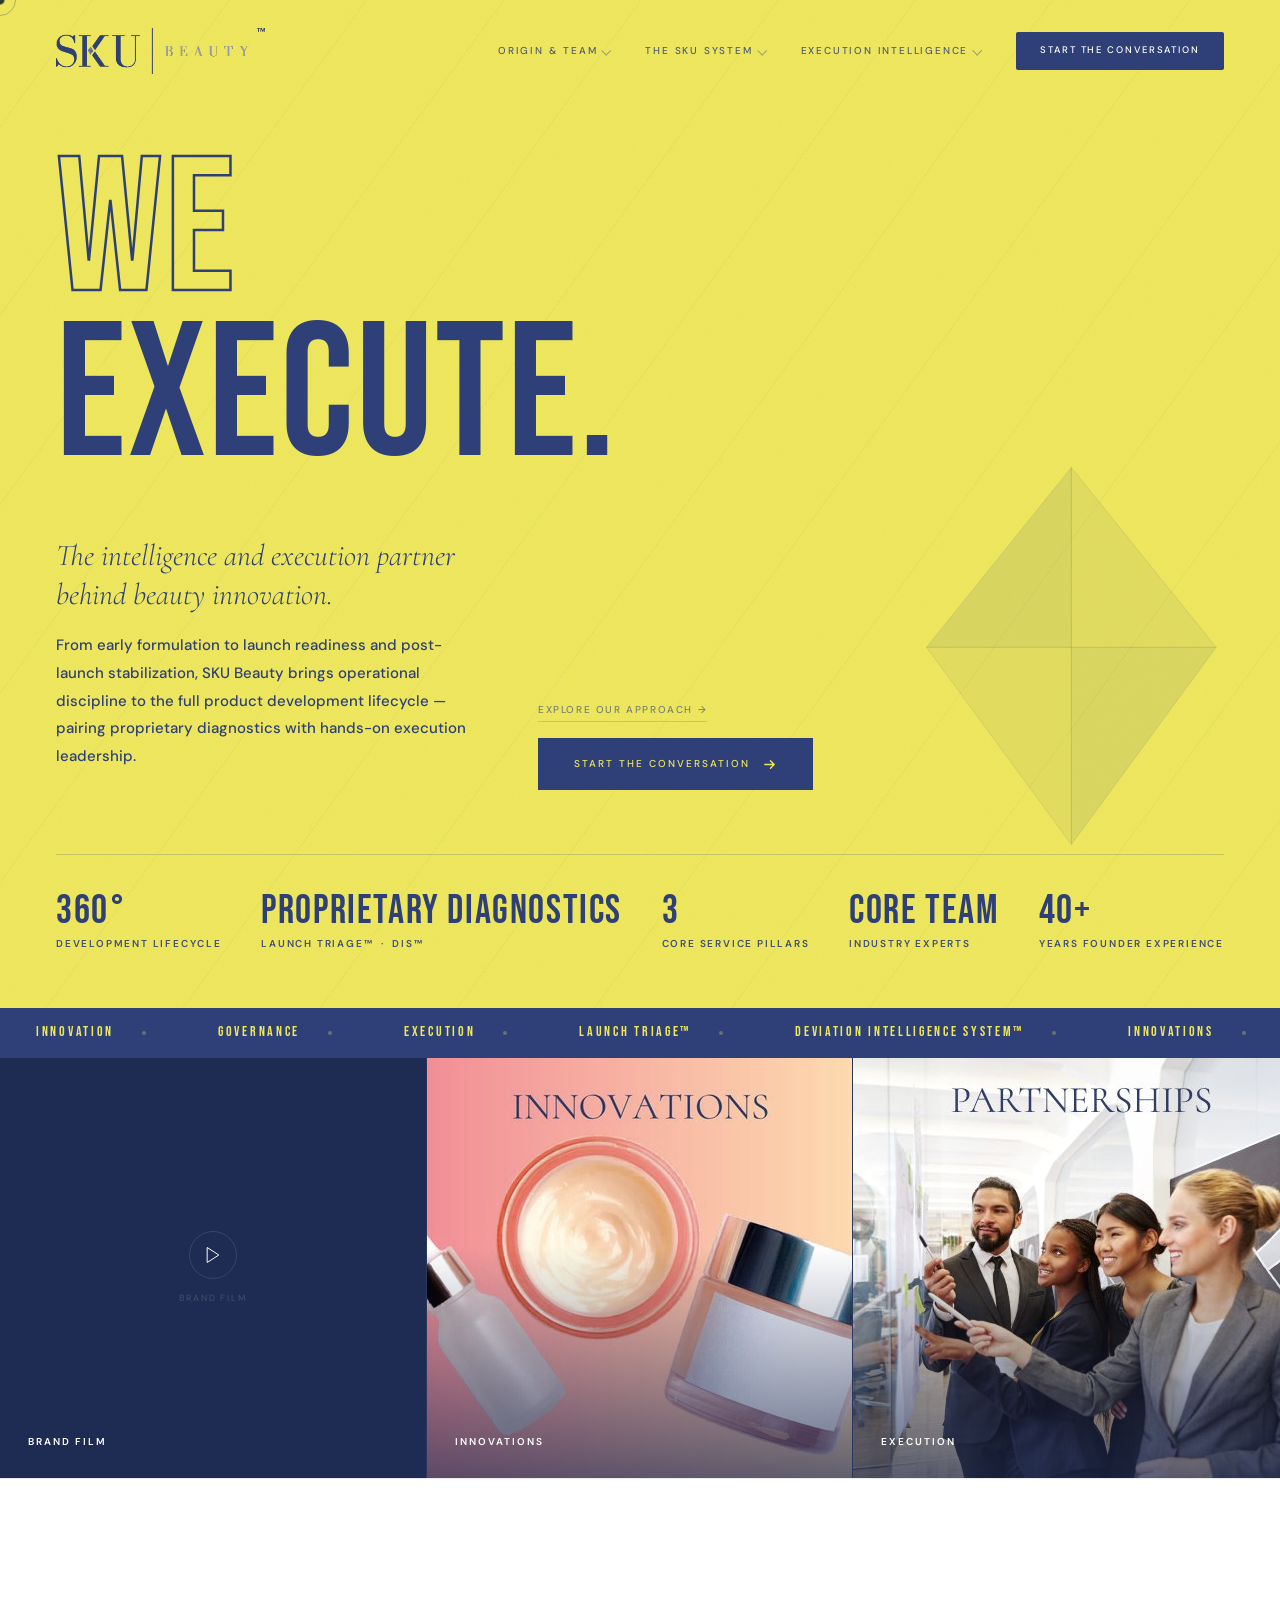
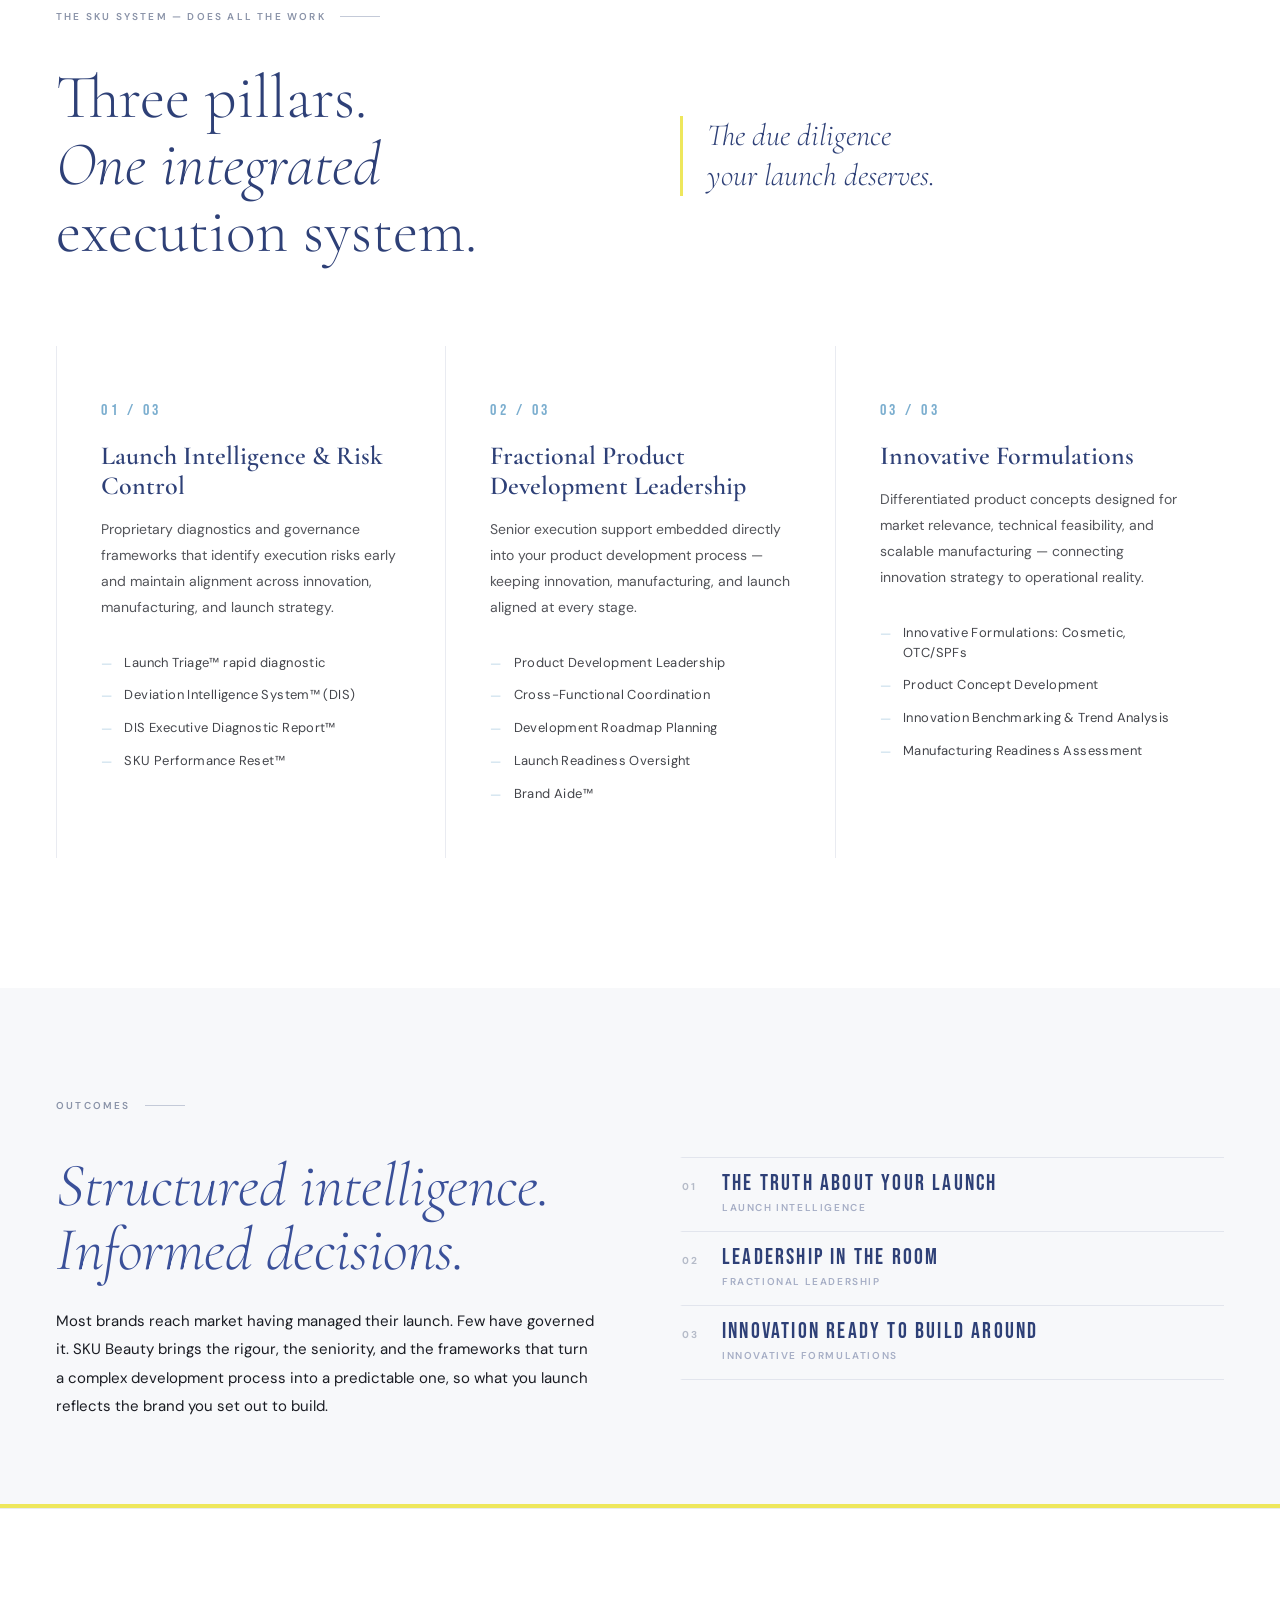
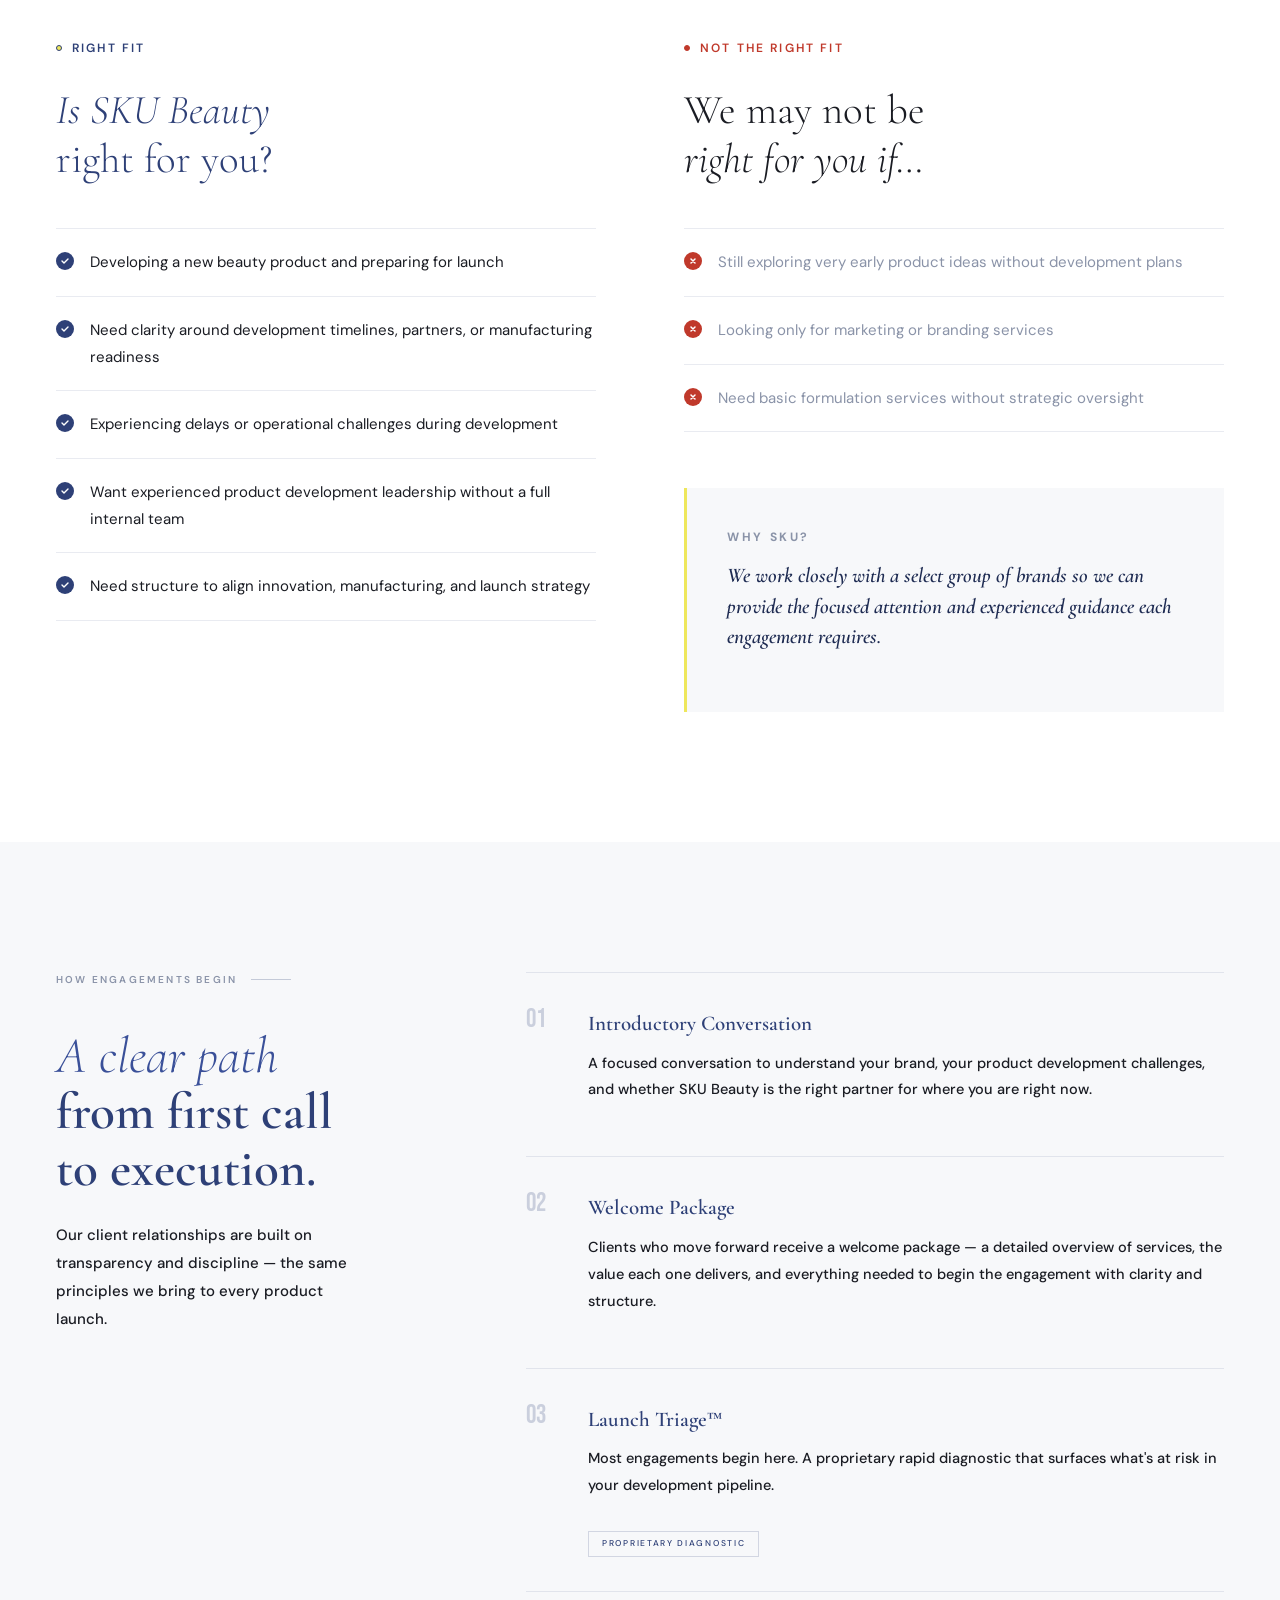
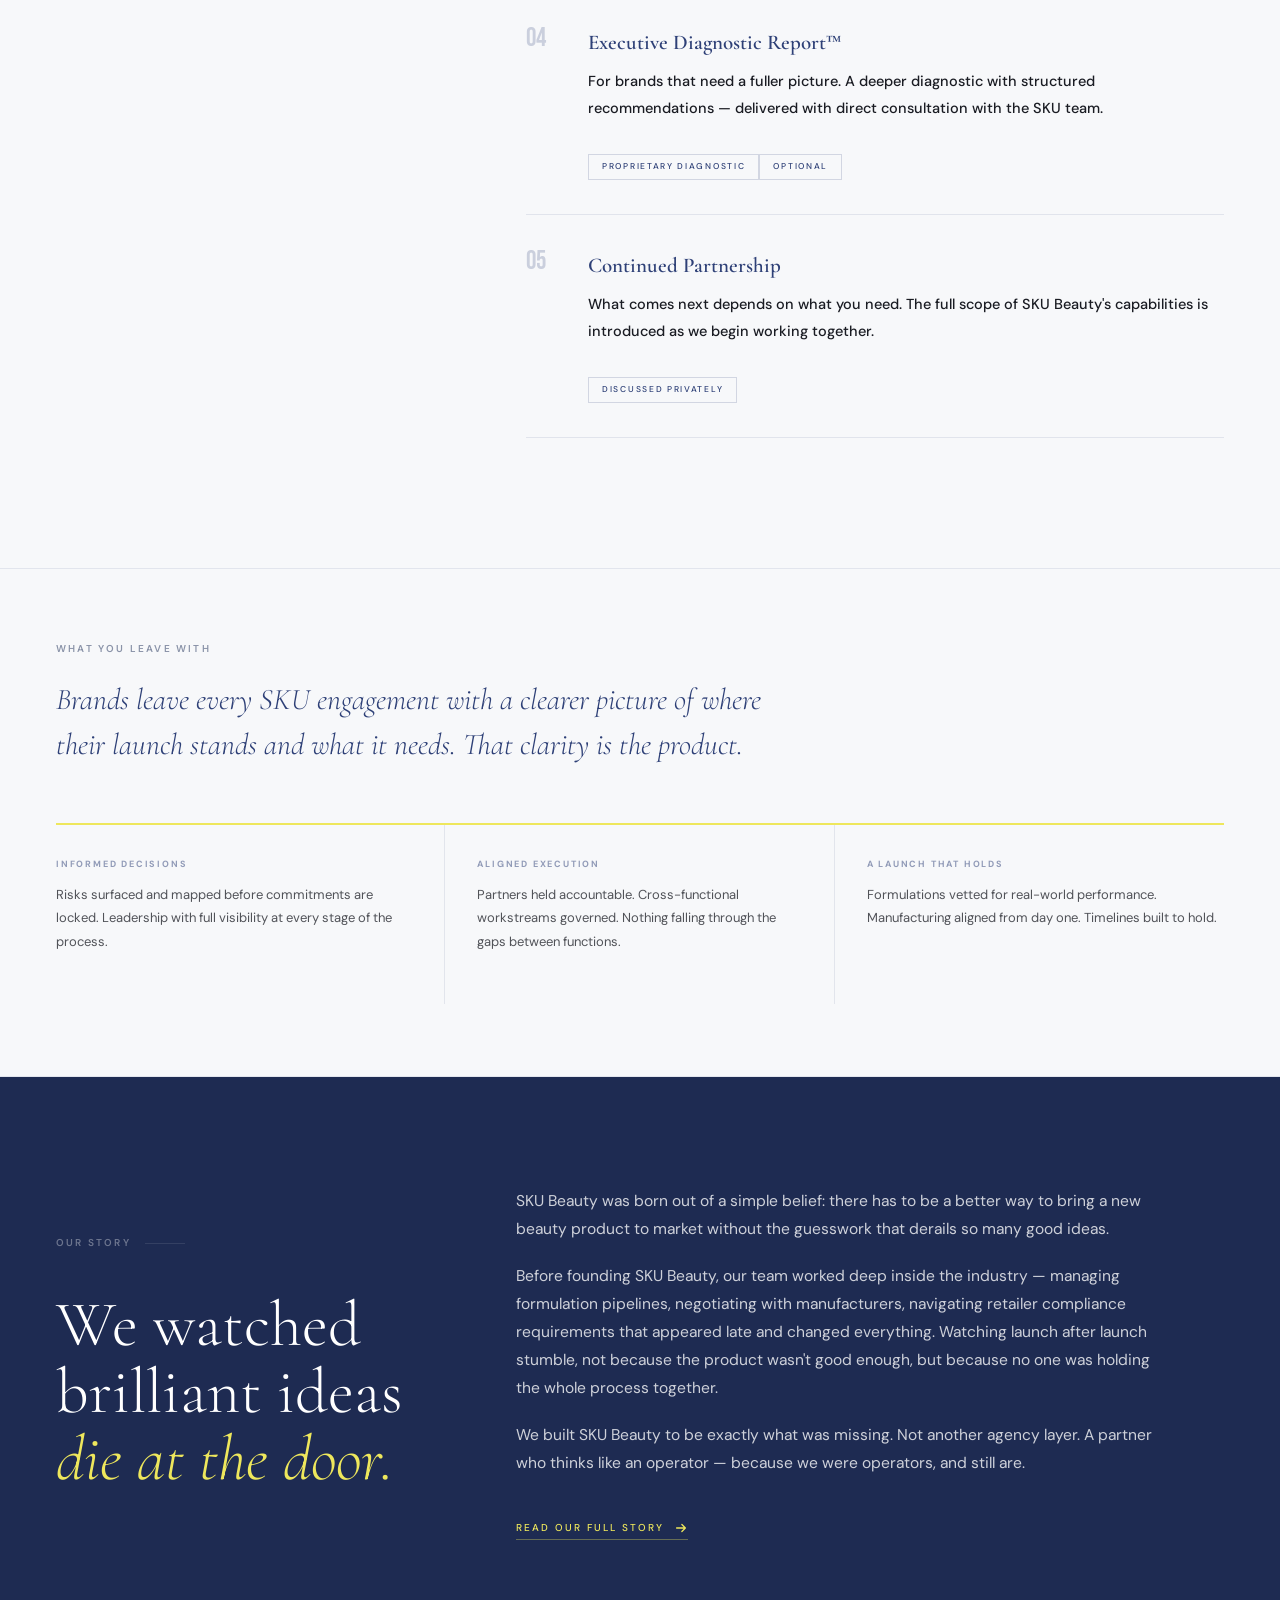
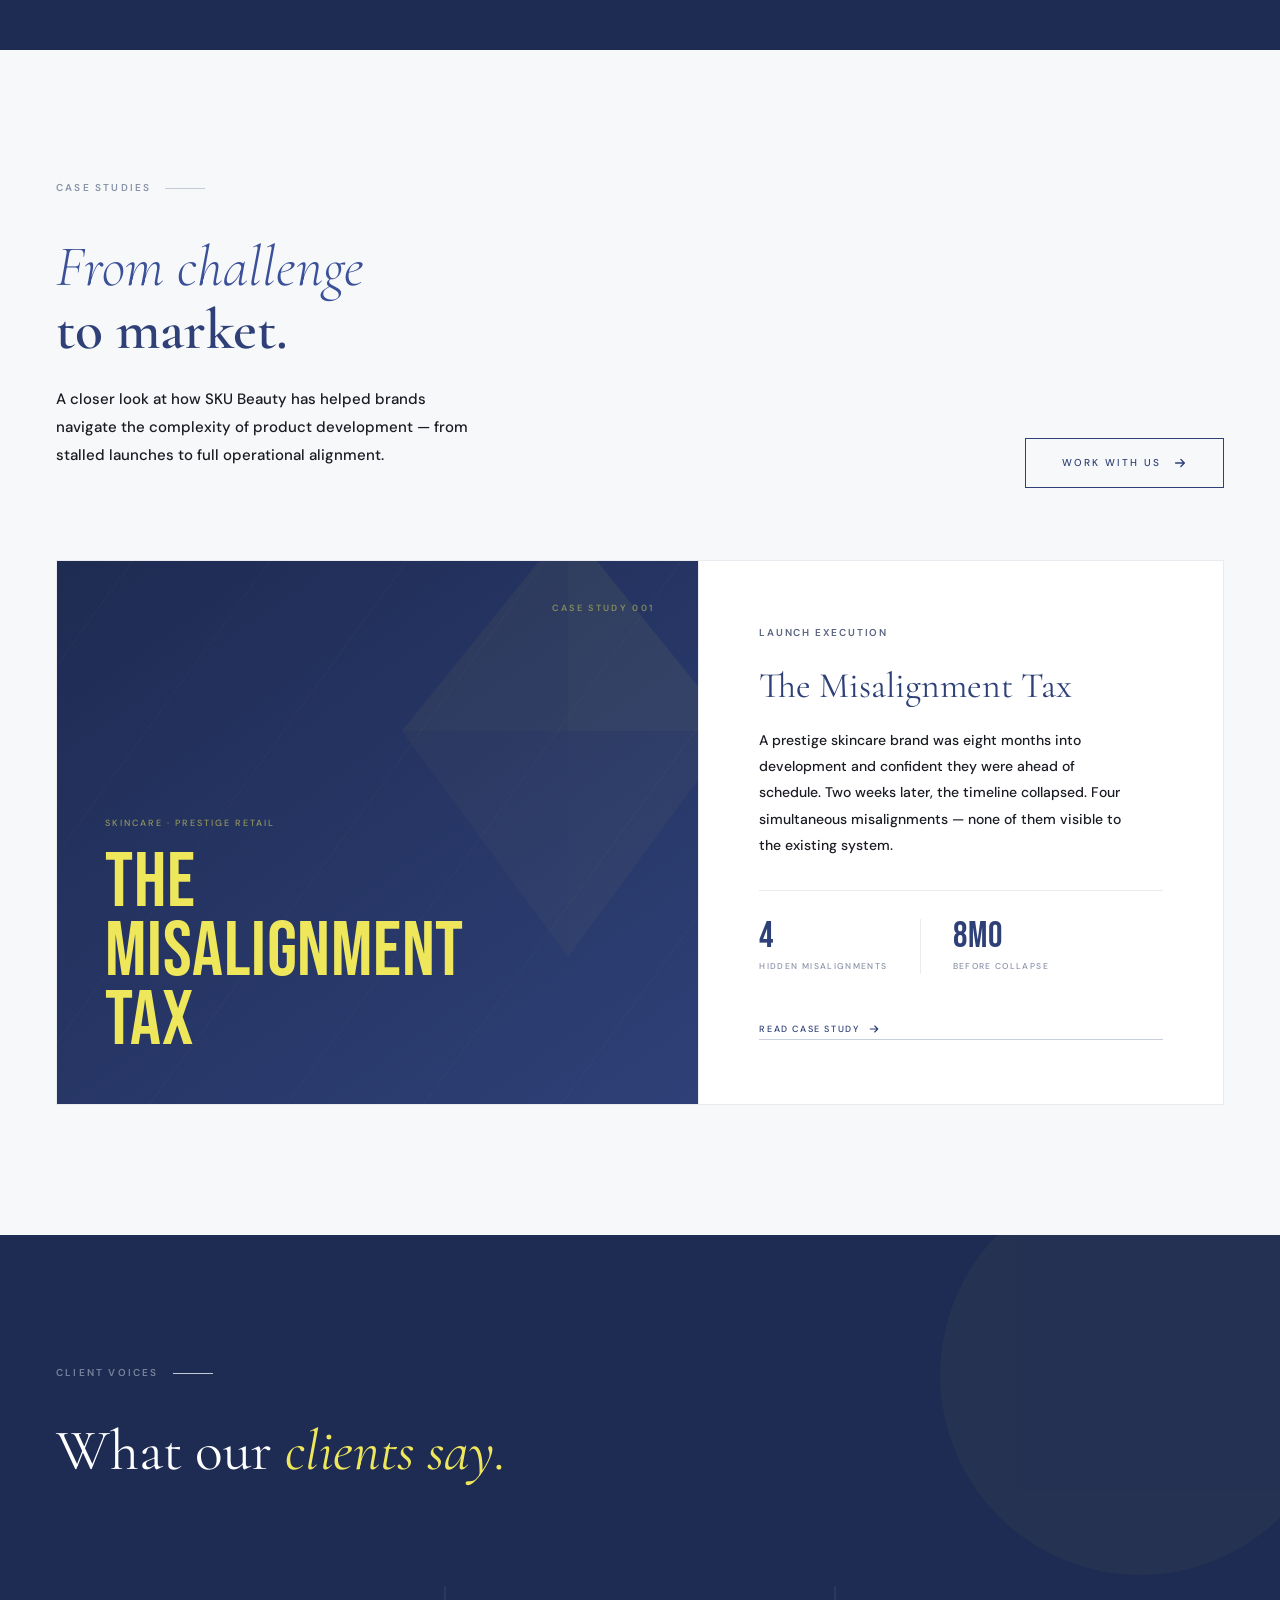
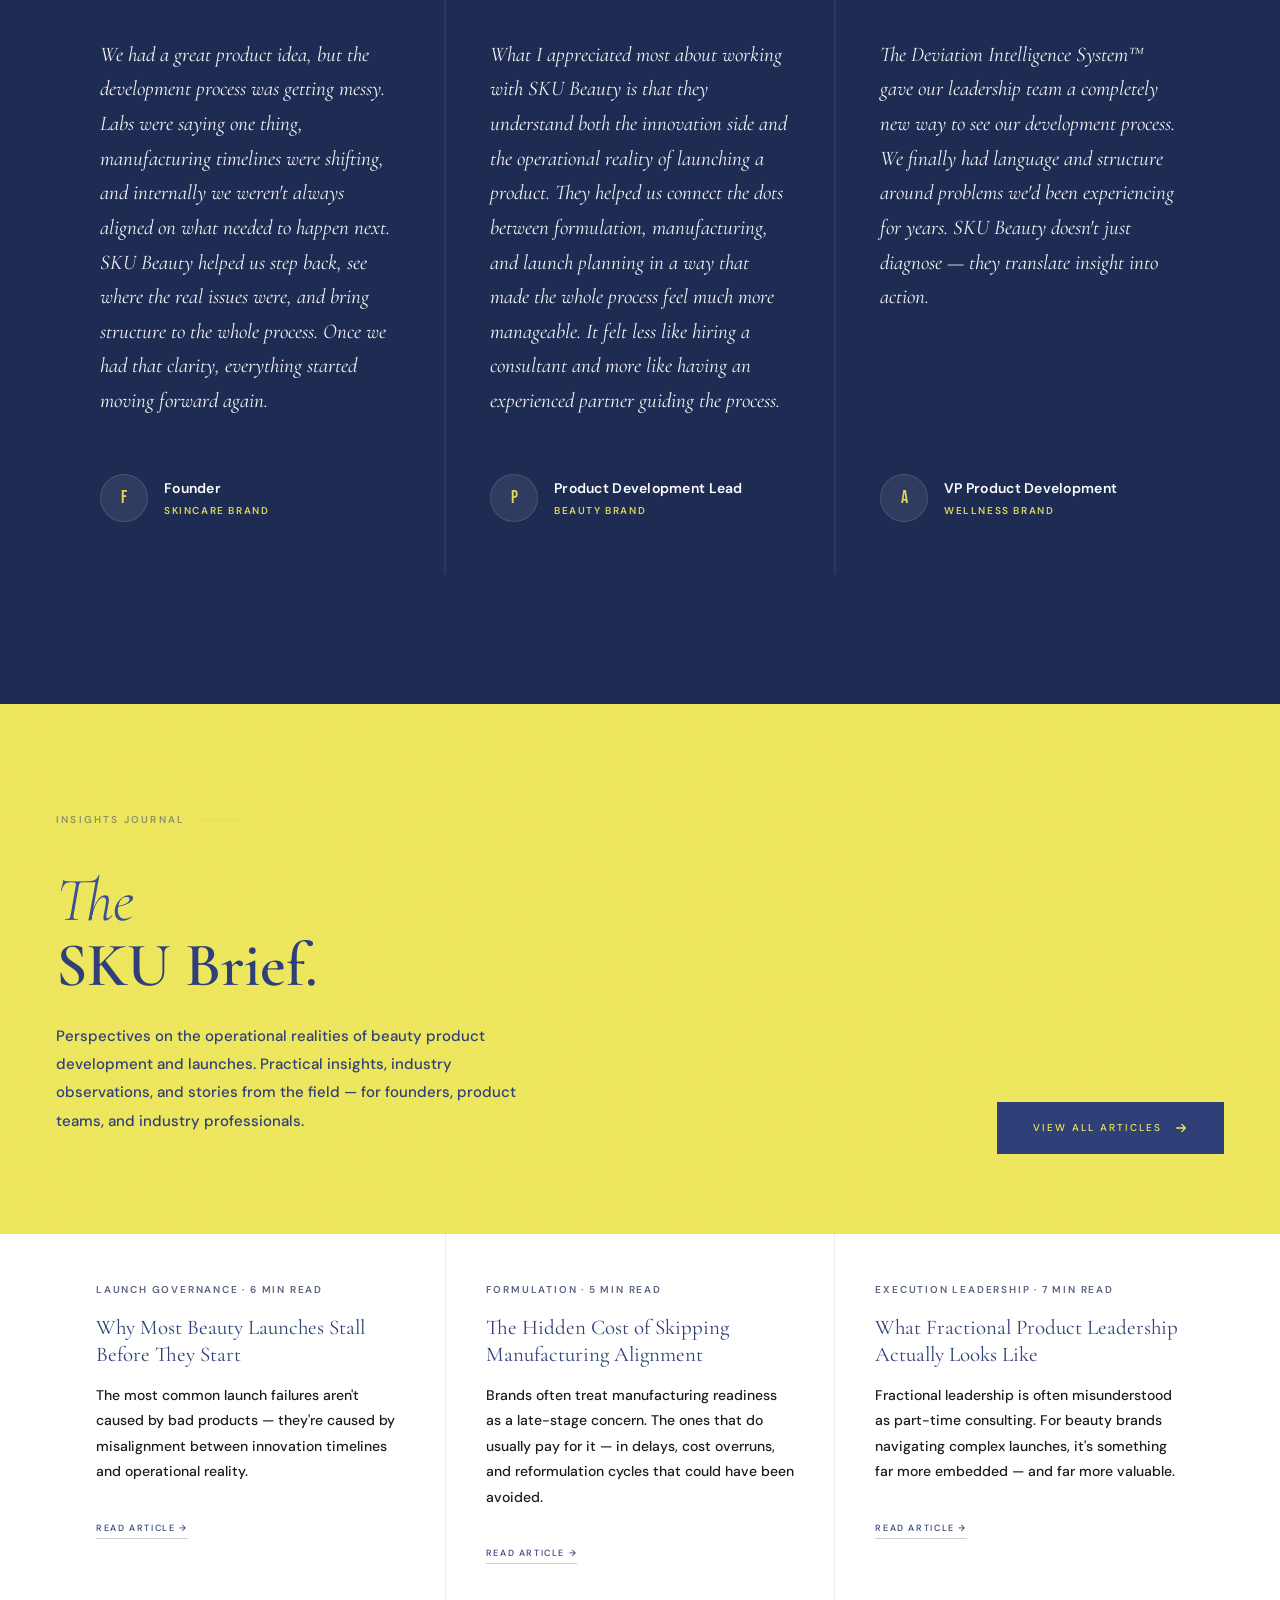
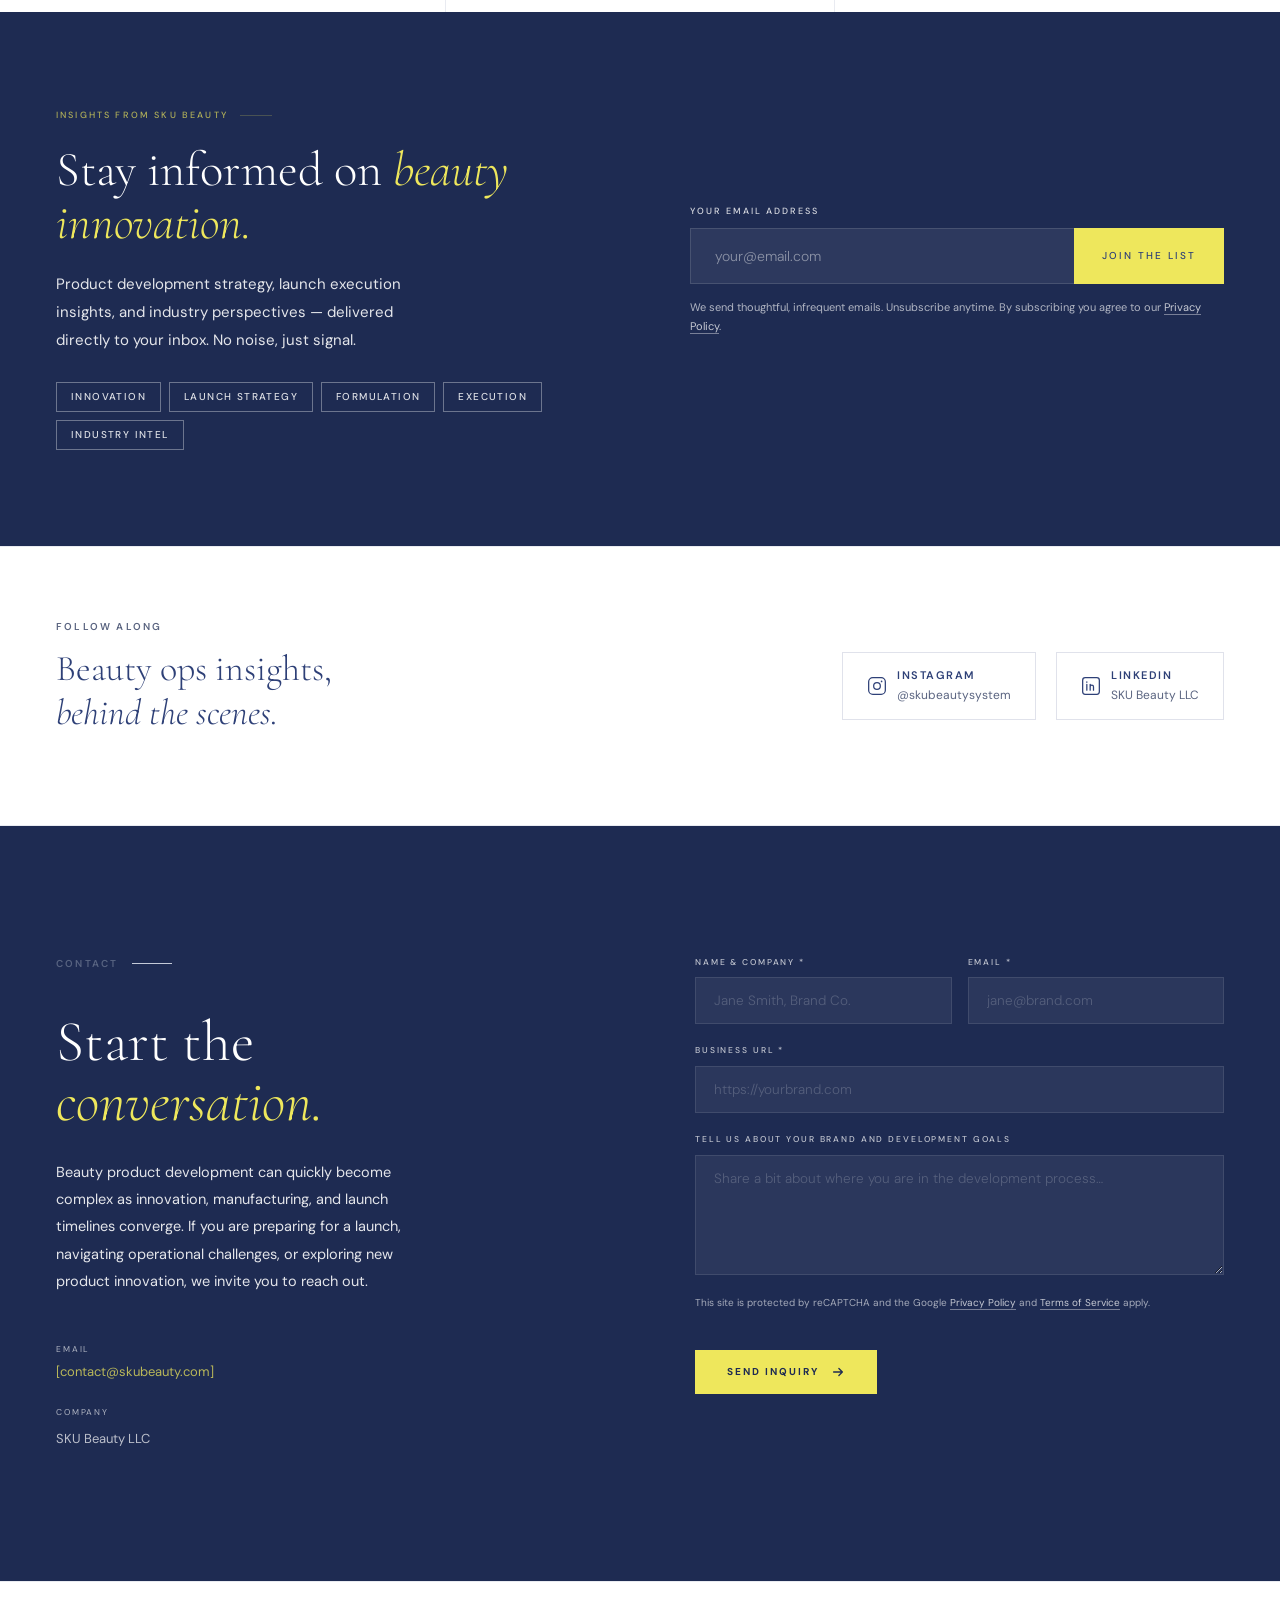
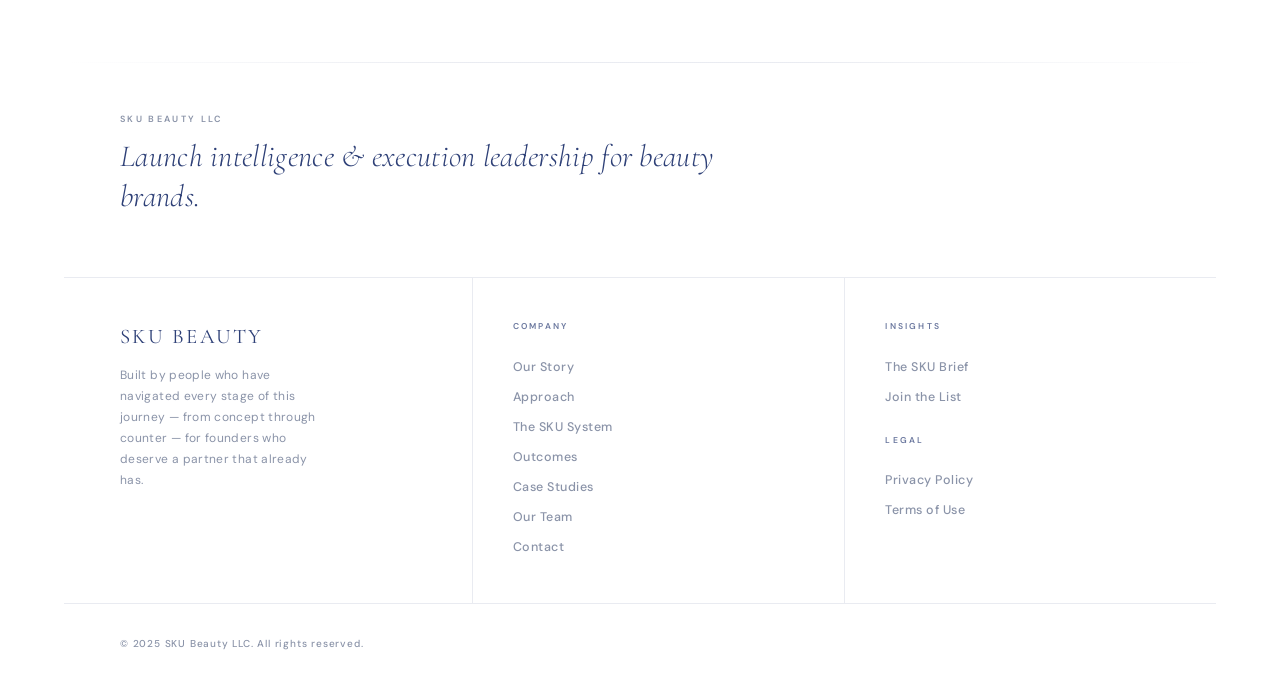
==== commit 7dbf9e56: "Changed main base nav bar and ready to propagate per section" ====
--- a/index.html
+++ b/index.html
@@ -146,18 +146,13 @@
                 </div>
             </li>
 
-            <!-- 2. The SKU System -->
-            <li class="nav-item">
-                <a href="#sku-system">The SKU System</a>
-            </li>
-
             <!-- 3. Services -->
             <li class="nav-item">
-                <button type="button" aria-haspopup="true">Services<span class="nav-chevron"></span></button>
+                <button type="button" aria-haspopup="true">The SKU System<span class="nav-chevron"></span></button>
                 <div class="nav-dropdown" role="menu">
                     <a href="#approach" class="nav-dd-link" role="menuitem">
                         <div class="nav-dd-link-inner">
-                            <span>The SKU System</span>
+                            <span>Services</span>
                             <span class="nav-dd-sub">Three pillars. Does all the work.</span>
                         </div>
                     </a>
@@ -193,16 +188,16 @@
                             <span class="nav-dd-sub">Insights &amp; industry intelligence</span>
                         </div>
                     </a>
+                    <a href="#cases" class="nav-dd-link" role="menuitem">
+                        <div class="nav-dd-link-inner">
+                            <span>Case Studies</span>
+                            <span class="nav-dd-sub">Real brands, real results</span>
+                        </div>
+                    </a>
                     <a href="#newsletter" class="nav-dd-link" role="menuitem">
                         <div class="nav-dd-link-inner">
                             <span>Join the List</span>
                             <span class="nav-dd-sub">Get the Brief in your inbox</span>
-                        </div>
-                    </a>
-                    <a href="#cases" class="nav-dd-link" role="menuitem">
-                        <div class="nav-dd-link-inner">
-                            <span>Case Studies</span>
-                            <span class="nav-dd-sub">Real brands, real results</span>
                         </div>
                     </a>
                 </div>
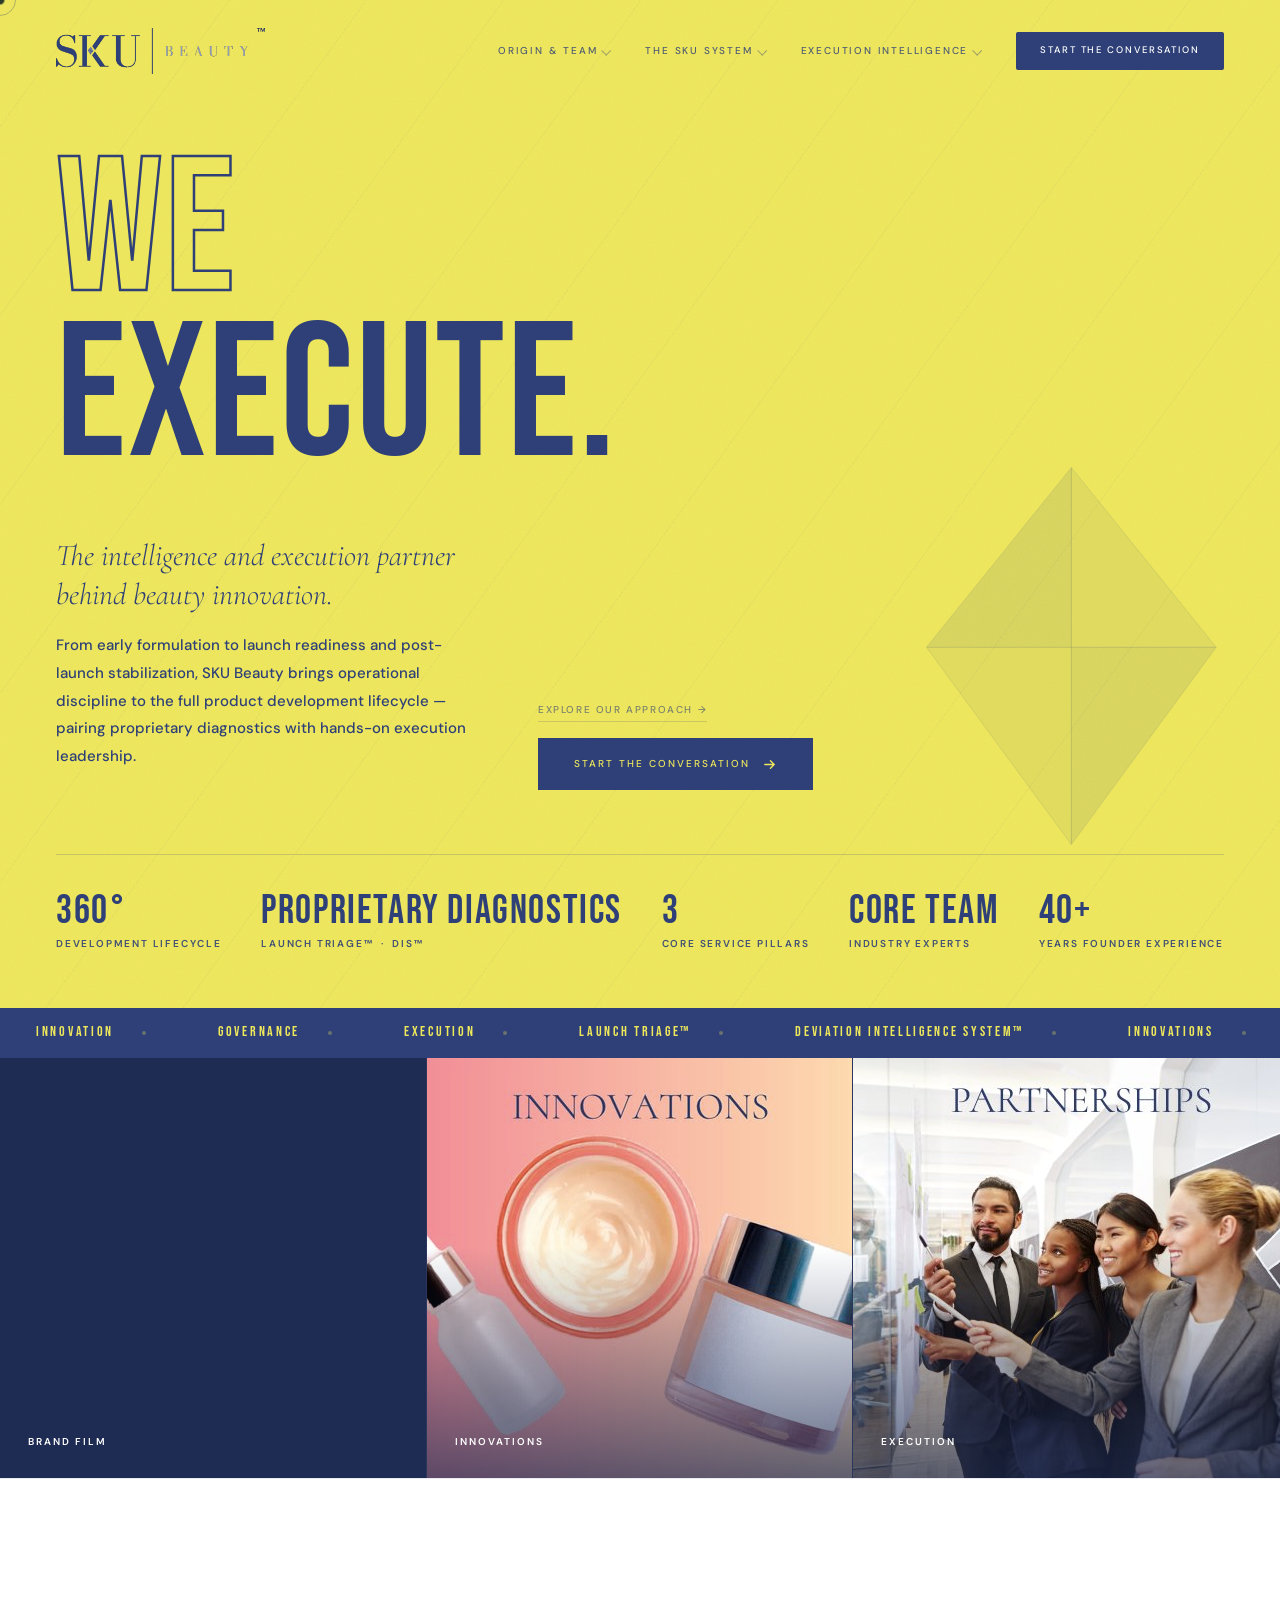
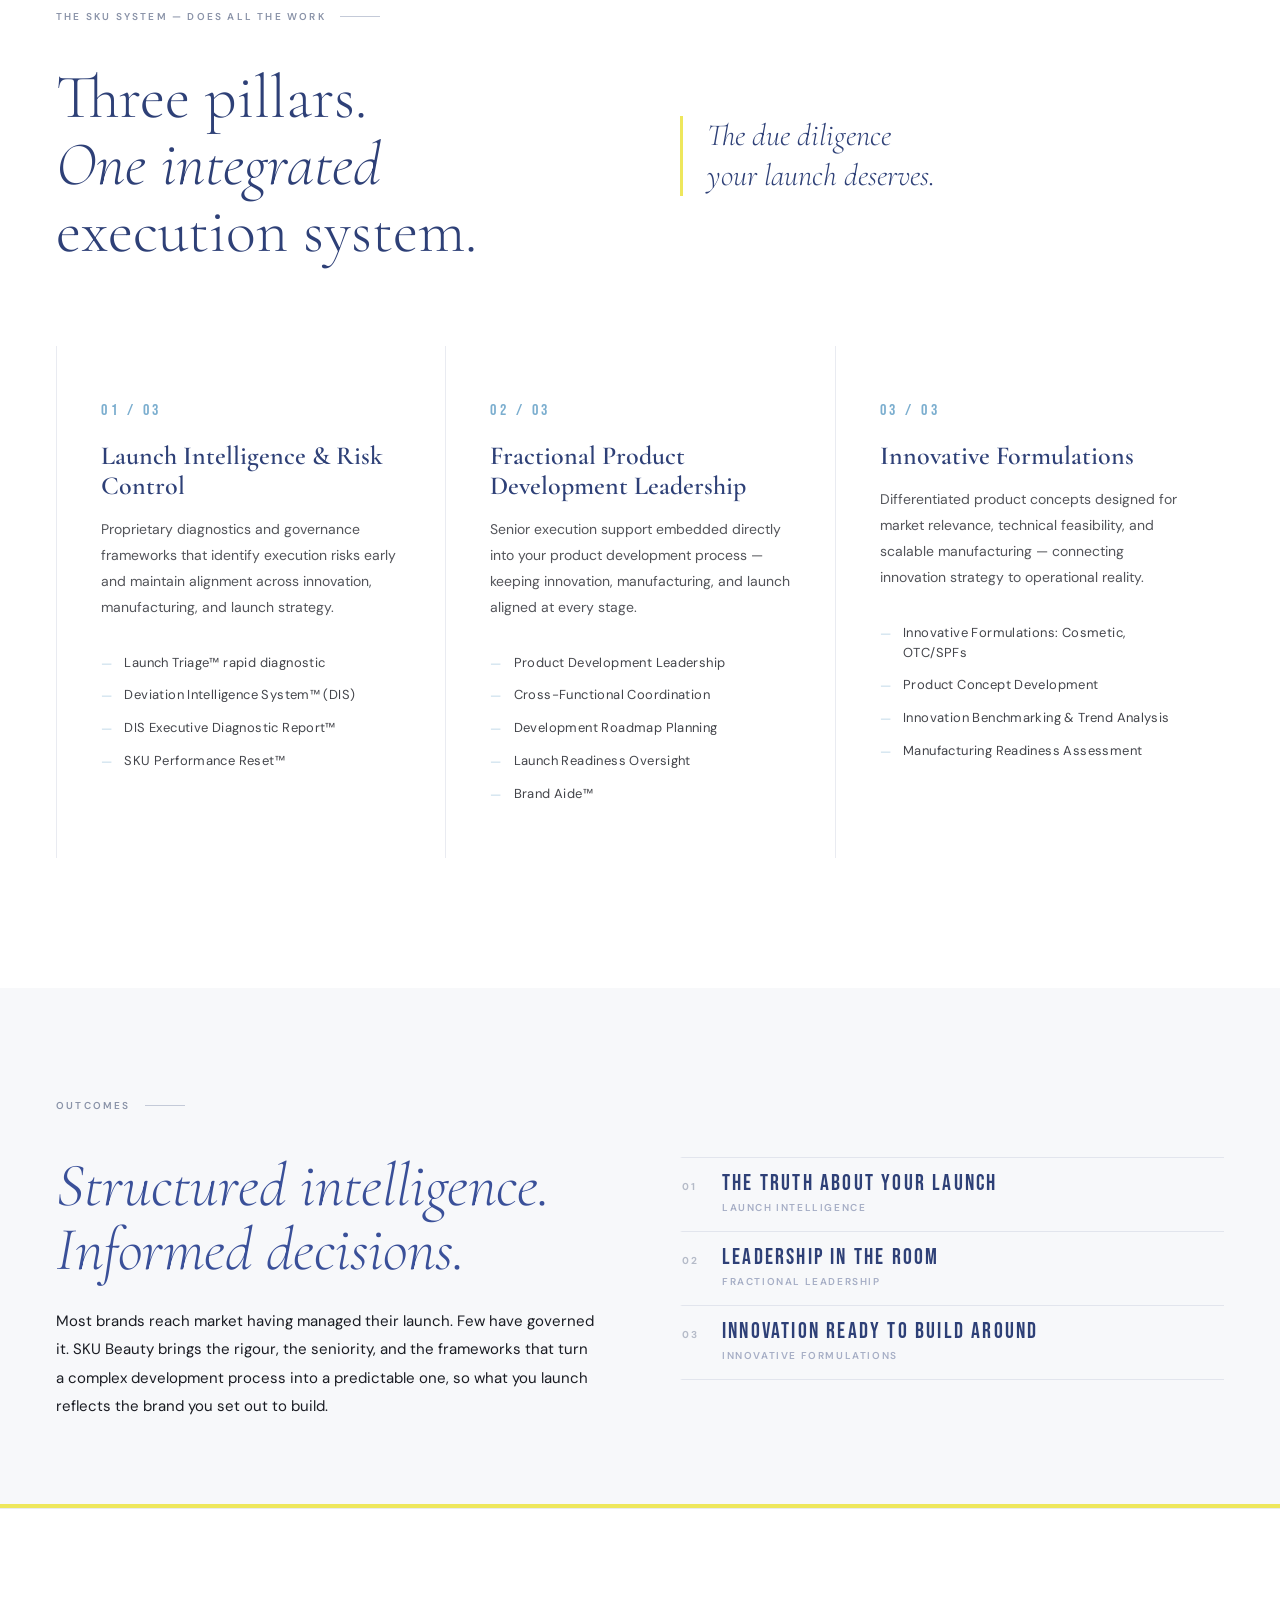
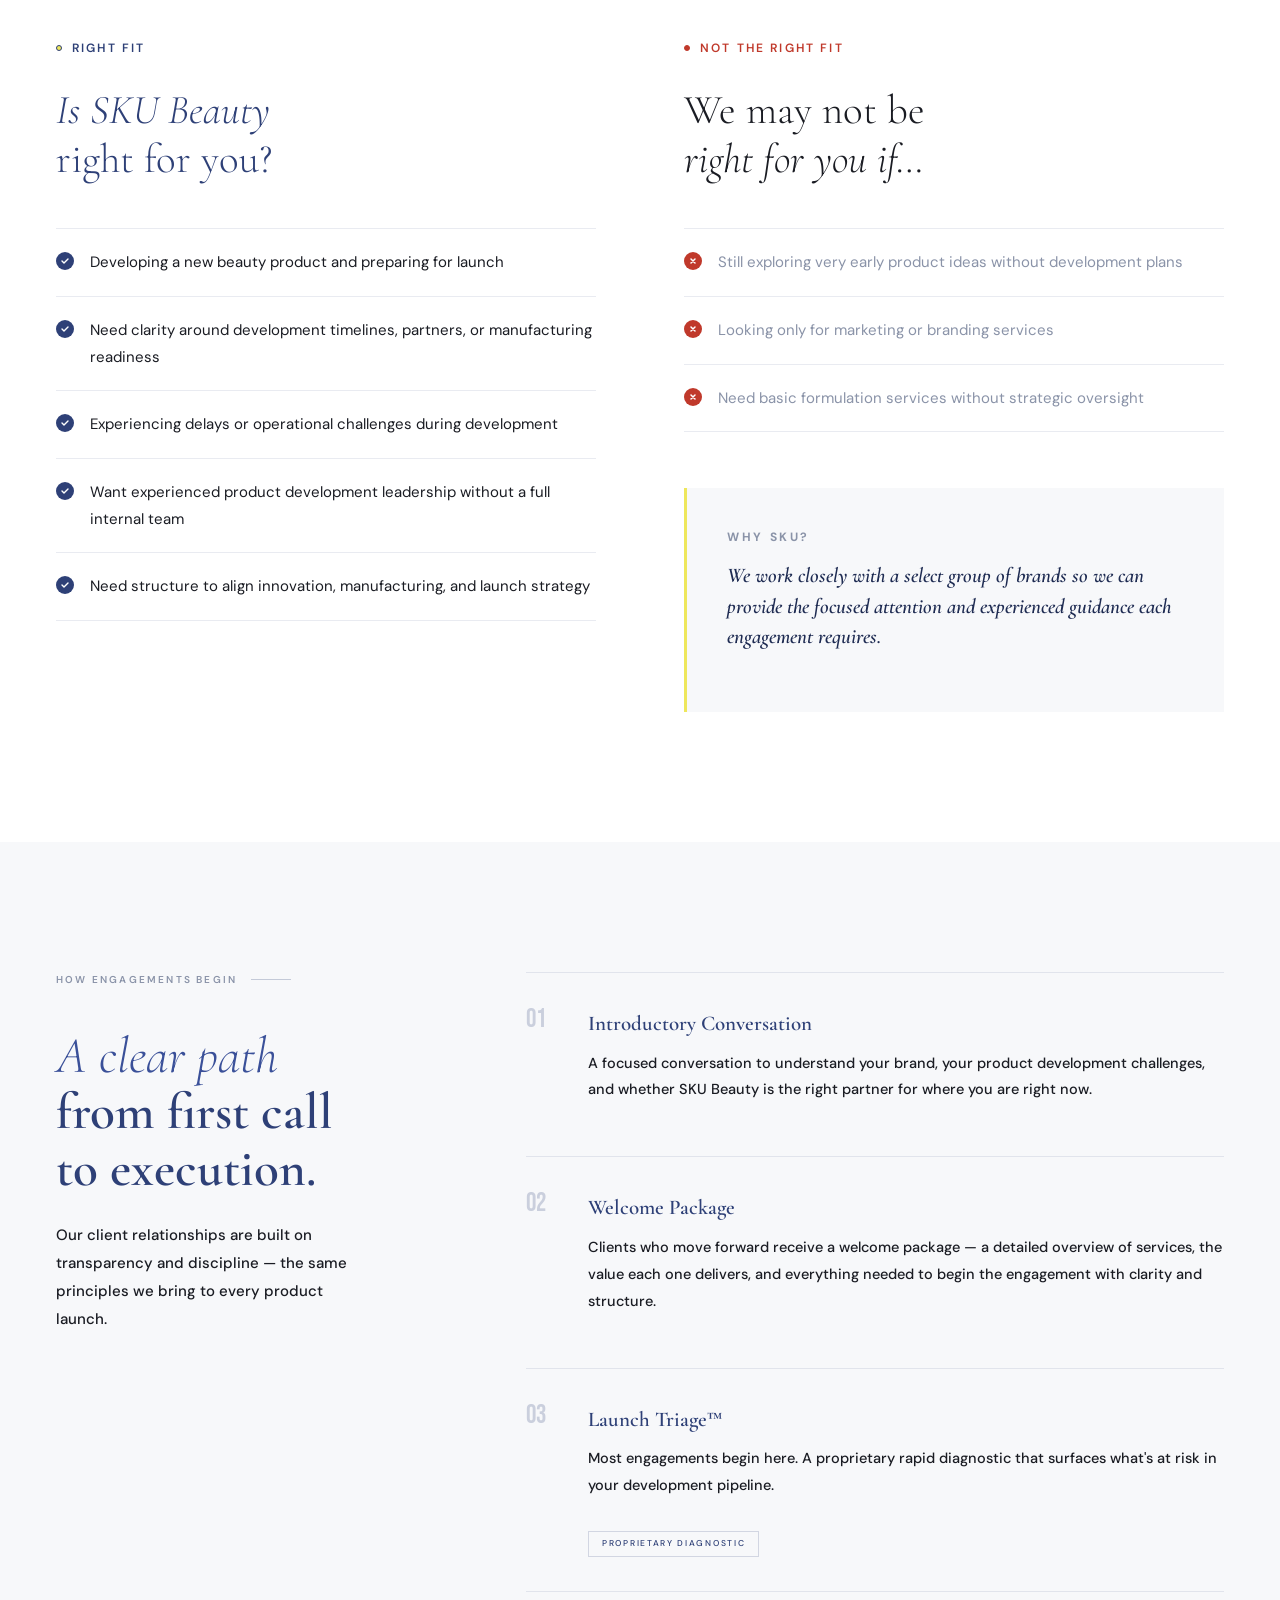
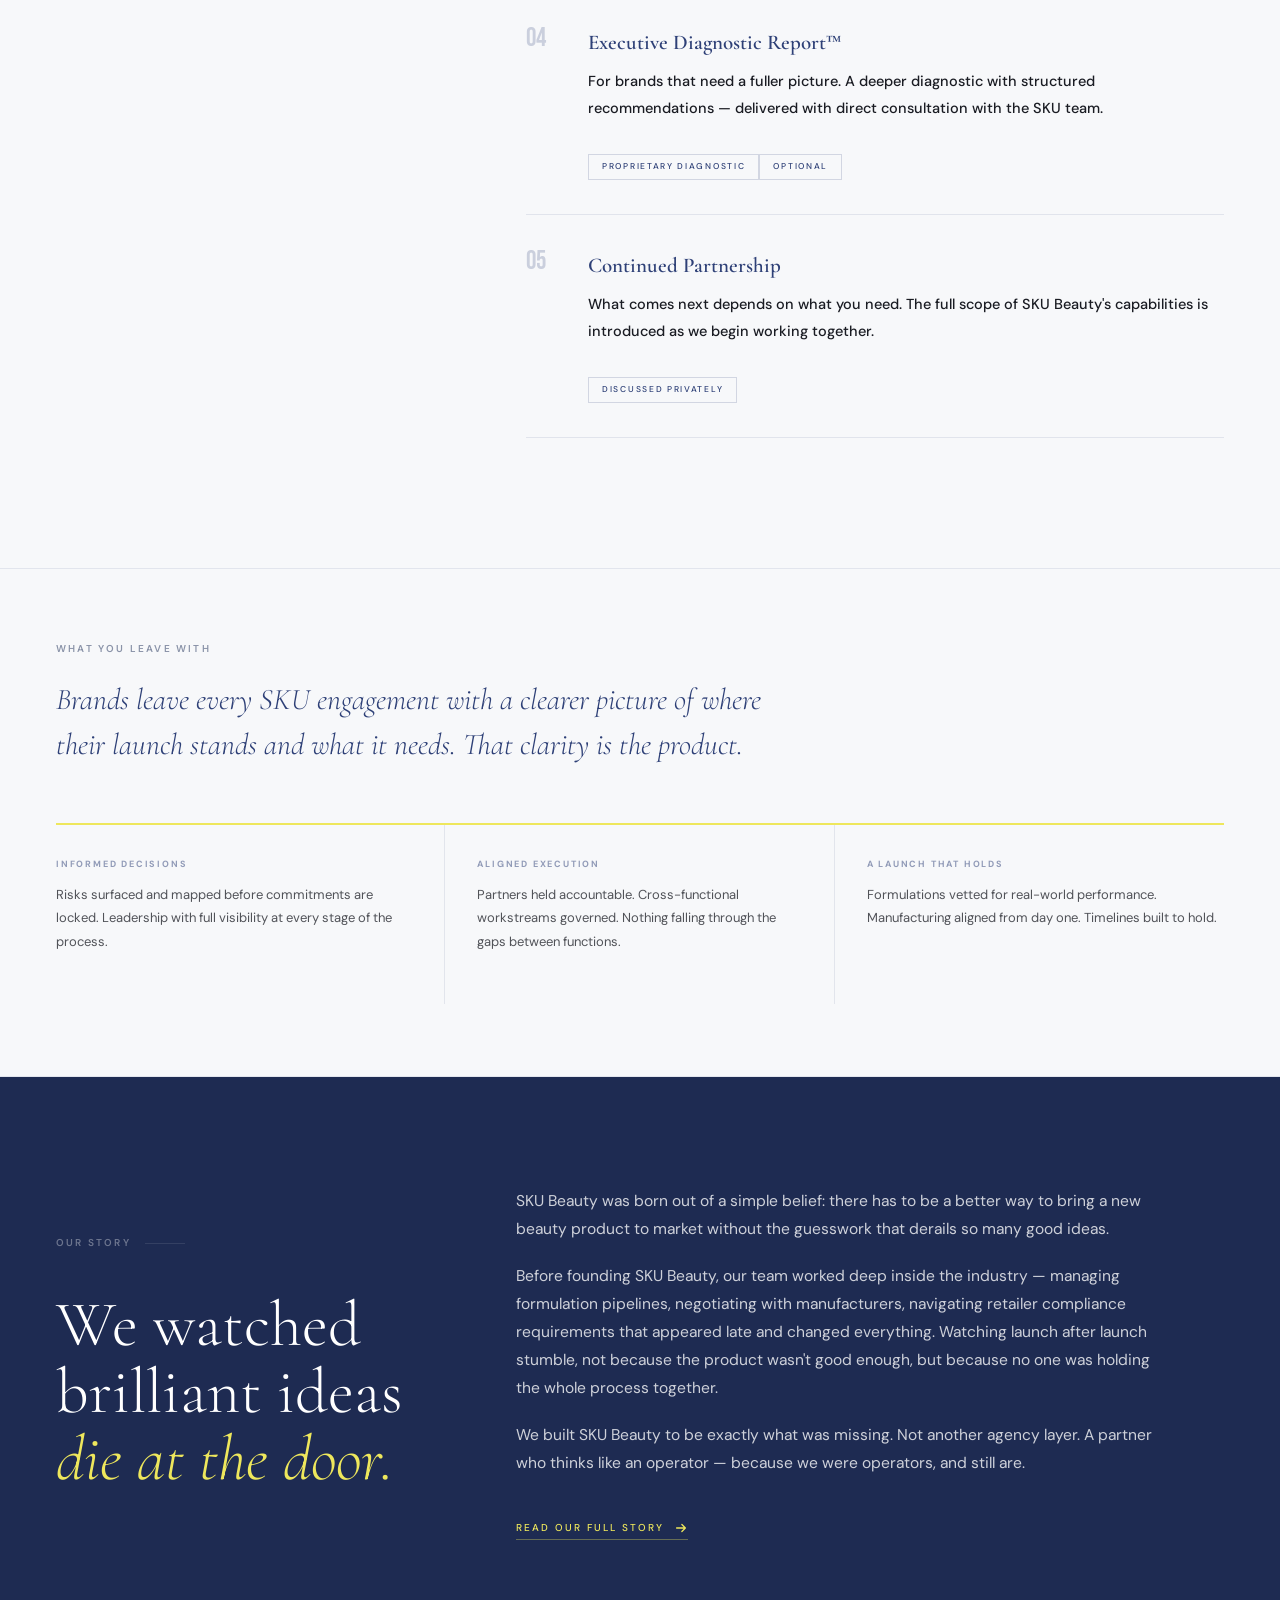
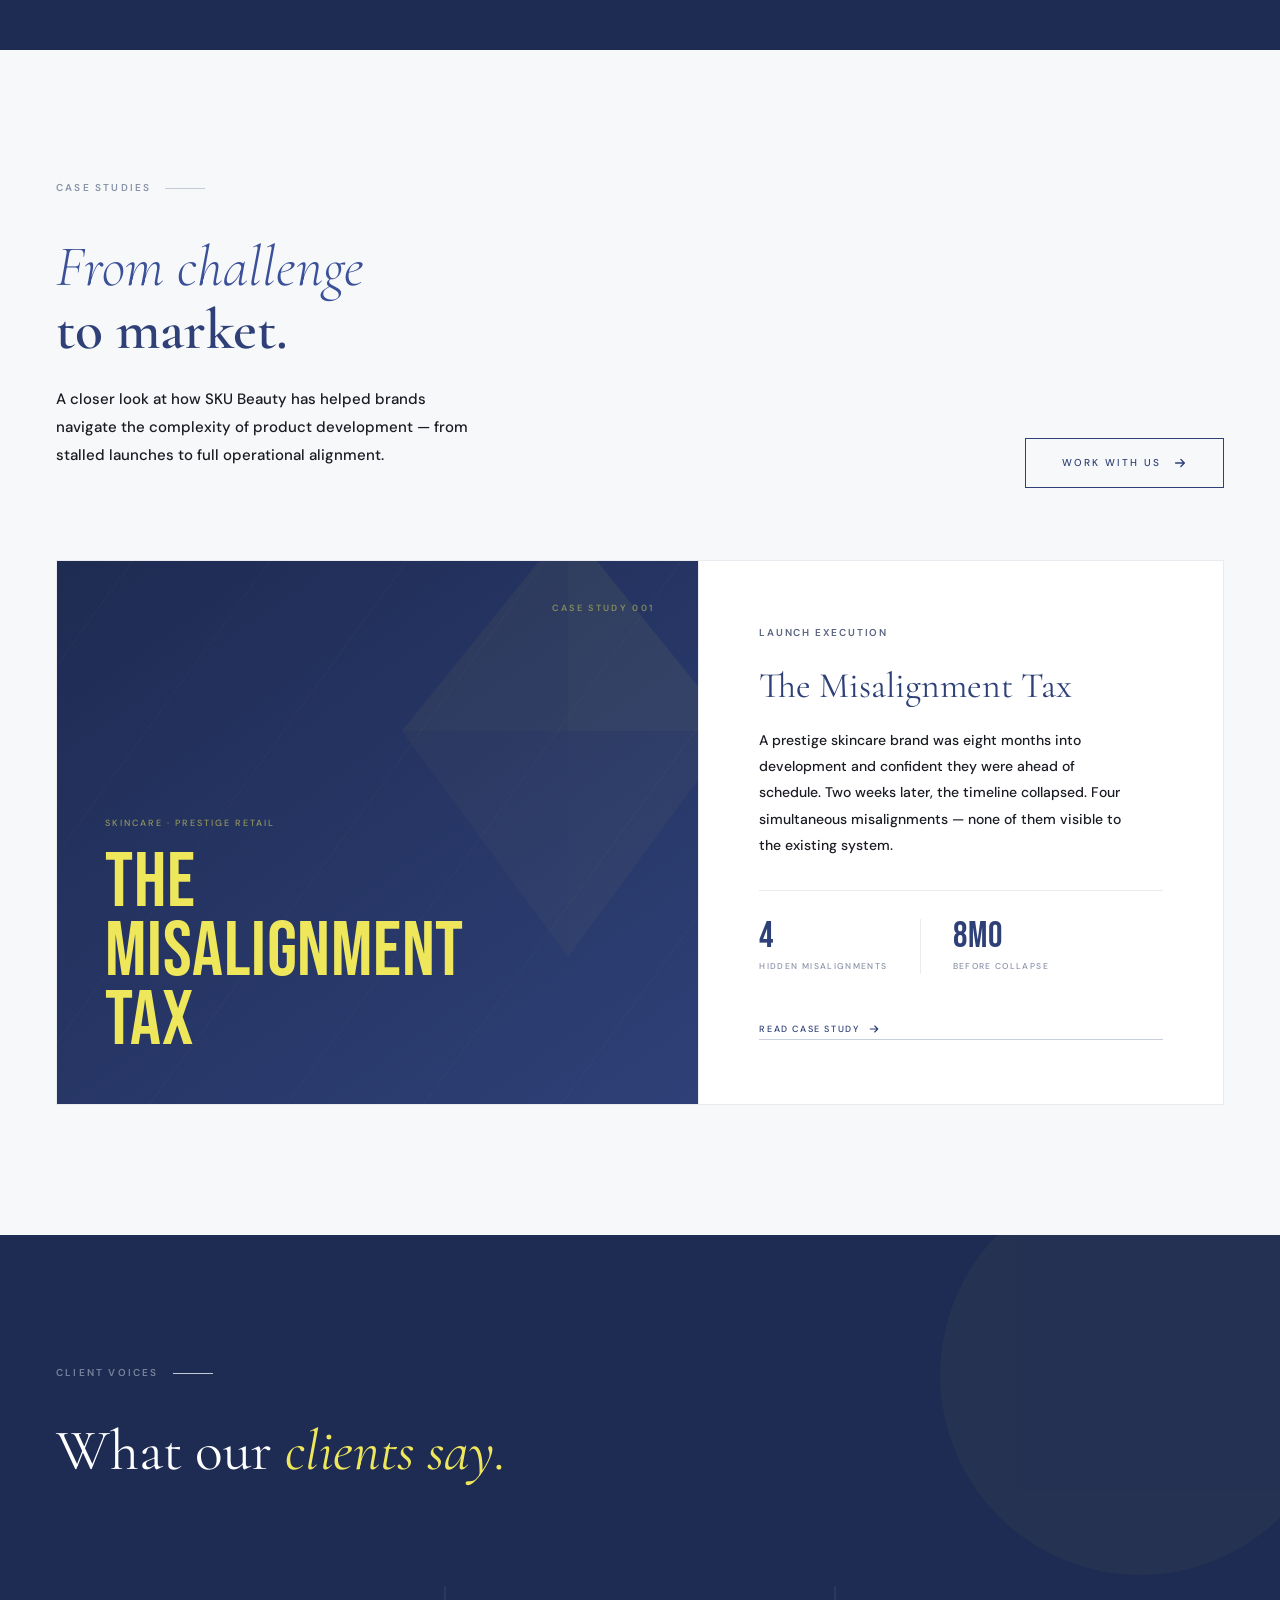
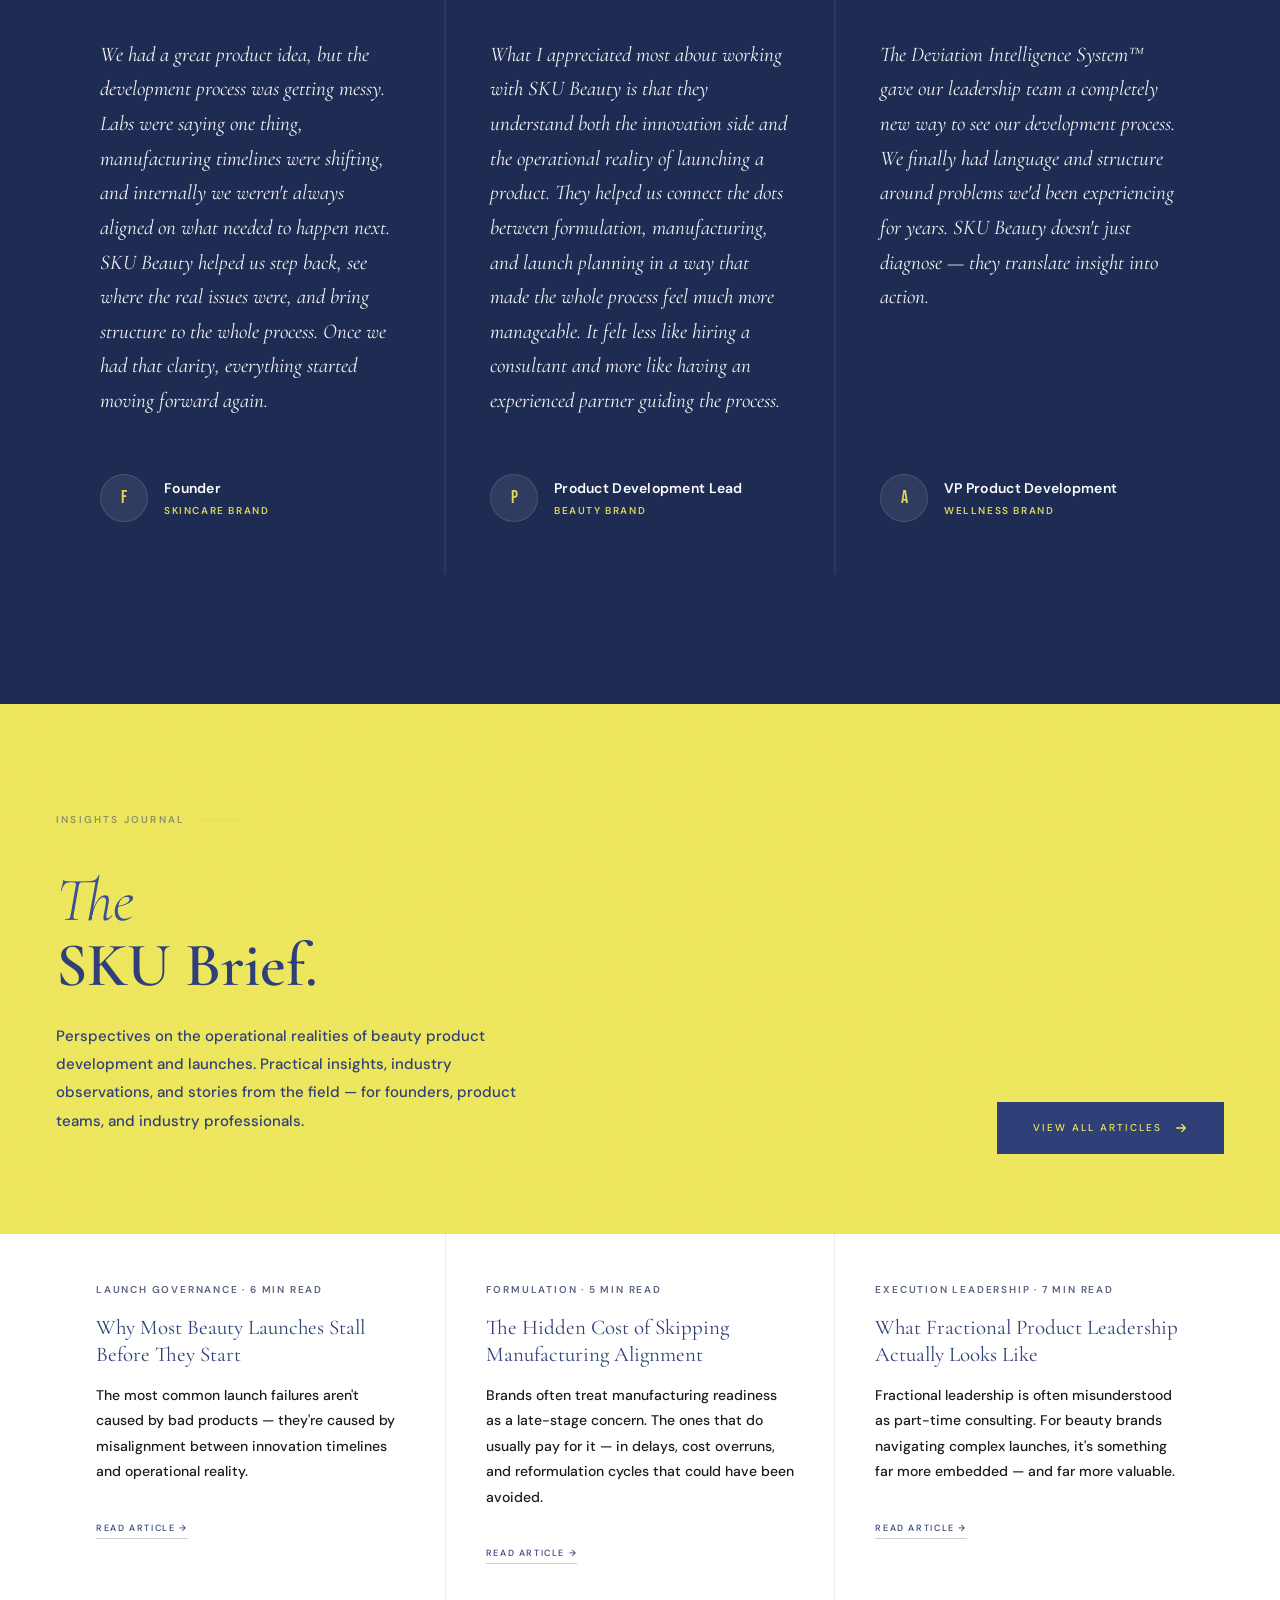
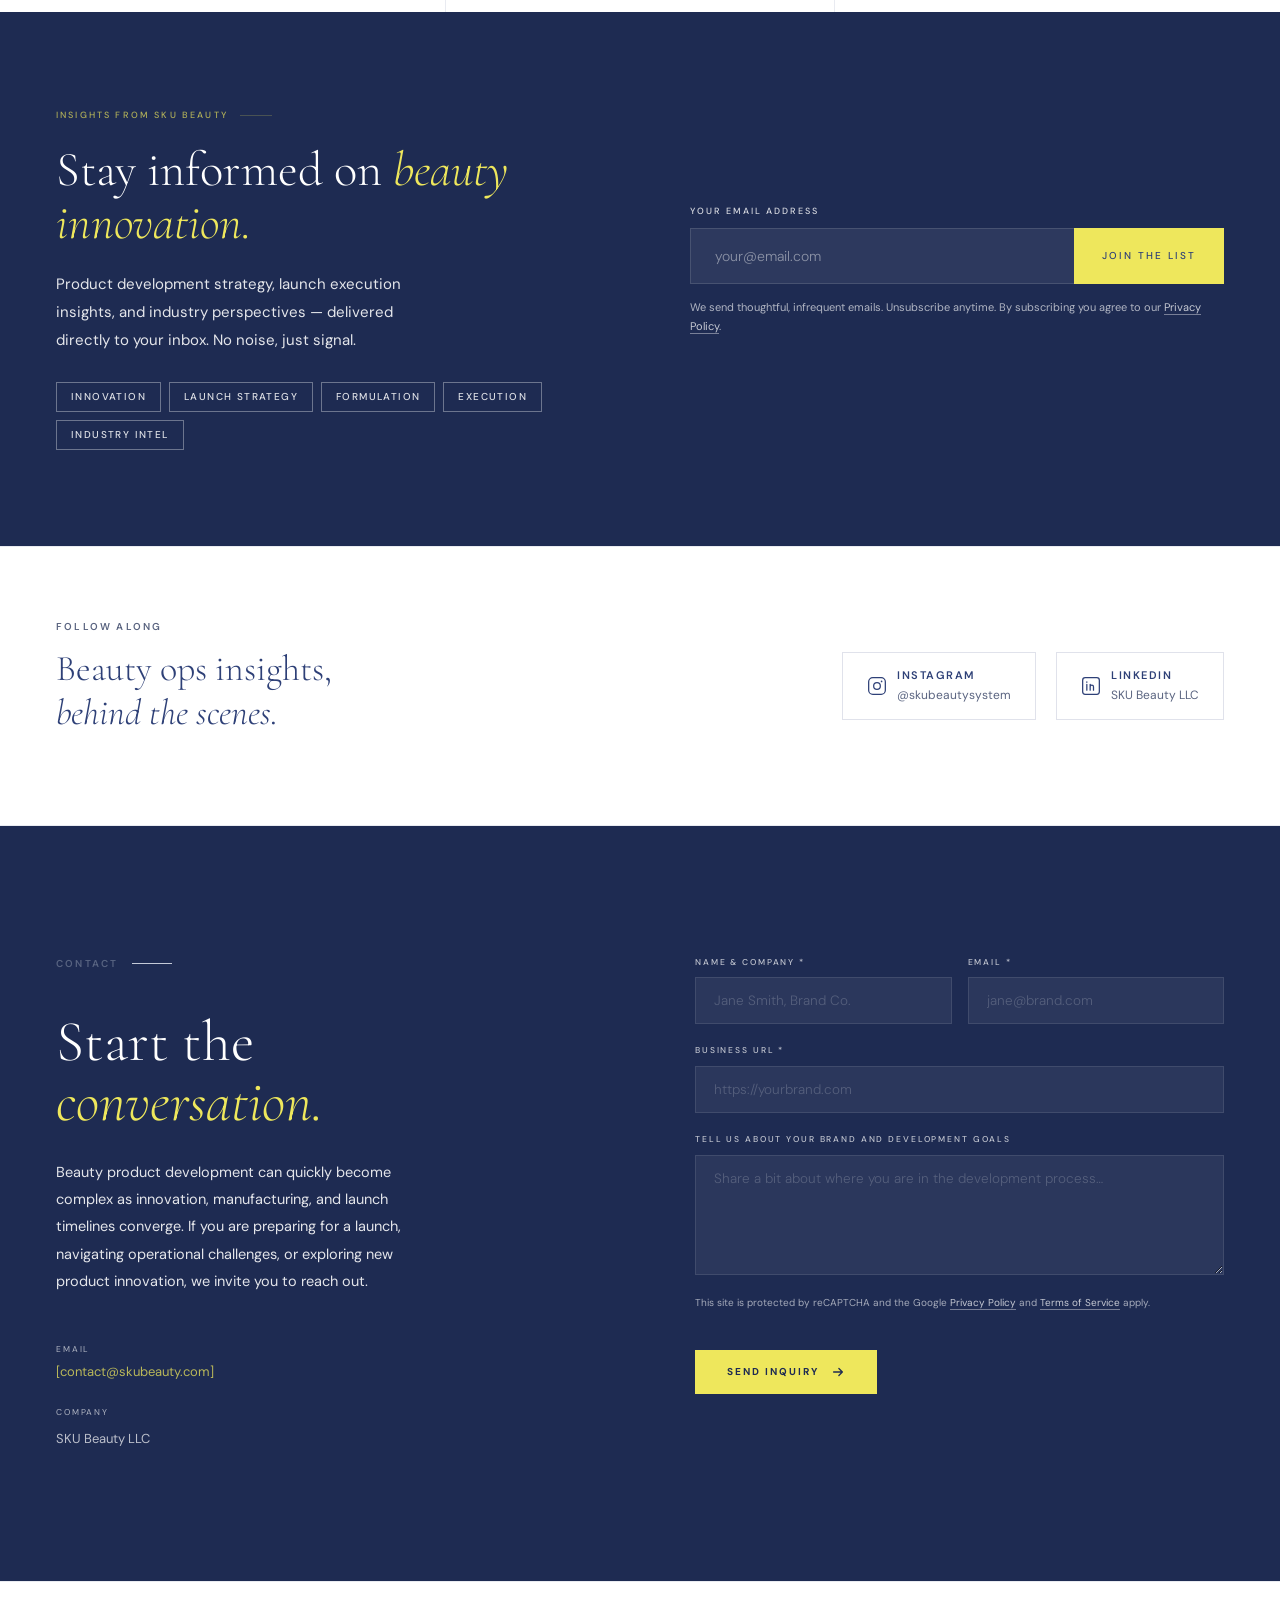
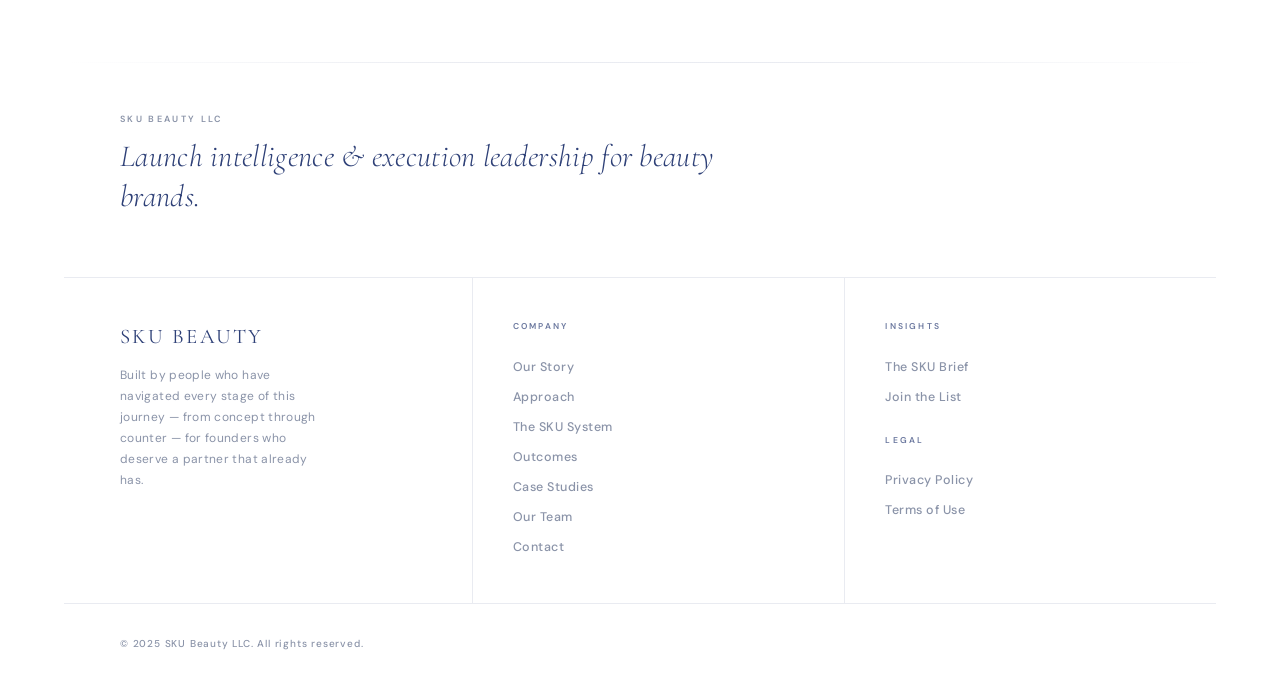
==== commit f50e8e0a: "added interactive media to the index" ====
--- a/index.html
+++ b/index.html
@@ -235,7 +235,7 @@
         <div class="hero-media" aria-hidden="true">
             <!-- IMAGE option — replace src with your own file path when ready -->
             <!-- Currently using a free demo image from Unsplash so you can see the feature working -->
-            
+
 
             <!-- VIDEO option — comment out the img above and uncomment this when you have a video -->
             <!--
@@ -344,13 +344,9 @@
 
         <!-- FILM CELL -->
         <div class="visual-cell">
-            <div class="visual-placeholder">
-                <div class="visual-placeholder-icon"><svg width="20" height="20" viewBox="0 0 24 24" fill="none">
-                        <polygon points="5,3 19,12 5,21" stroke="white" stroke-width="1.2" stroke-linejoin="round"
-                            fill="none" />
-                    </svg></div>
-                <span class="visual-placeholder-text">Brand Film</span>
-            </div>
+            <video class="visual-cell-video" autoplay muted loop playsinline>
+                <source src="videos/brand-film.mp4" type="video/mp4">
+            </video>
             <div class="visual-cell-overlay"></div>
             <span class="visual-cell-label">Brand Film</span>
         </div>
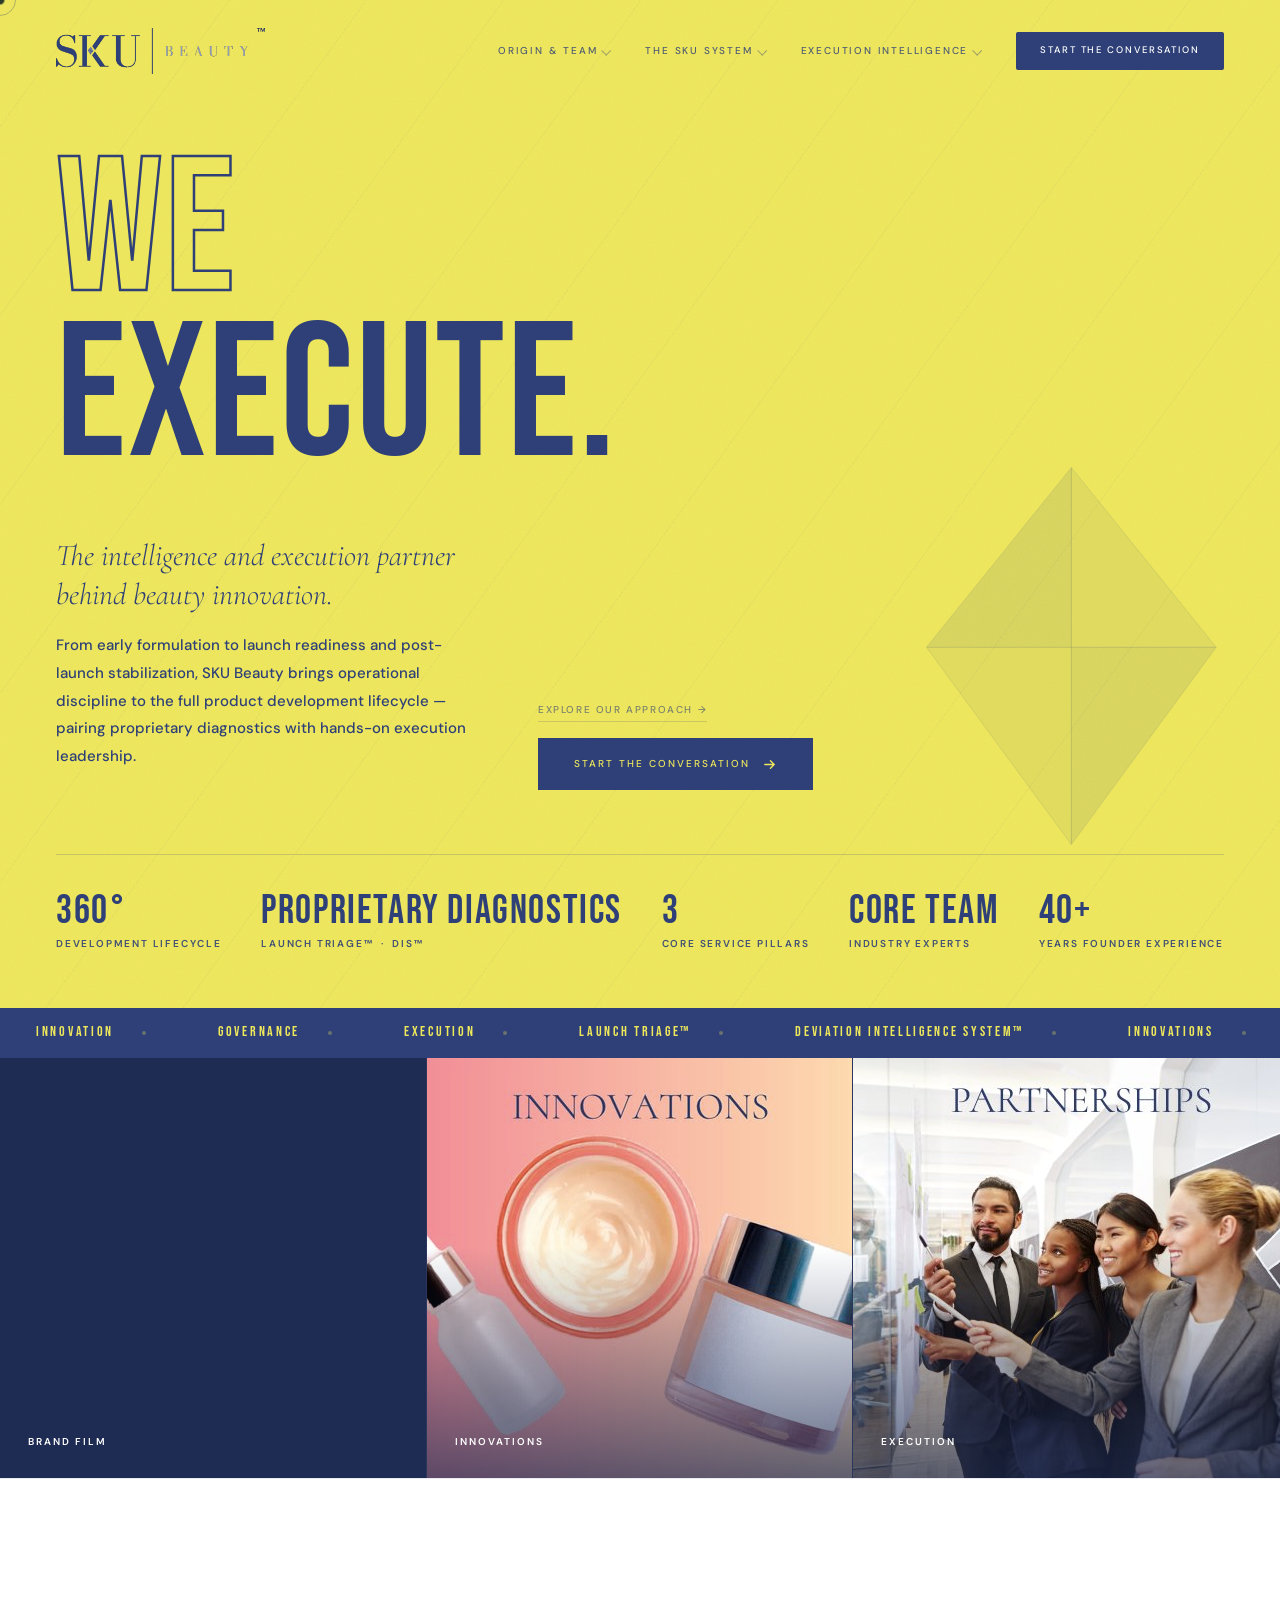
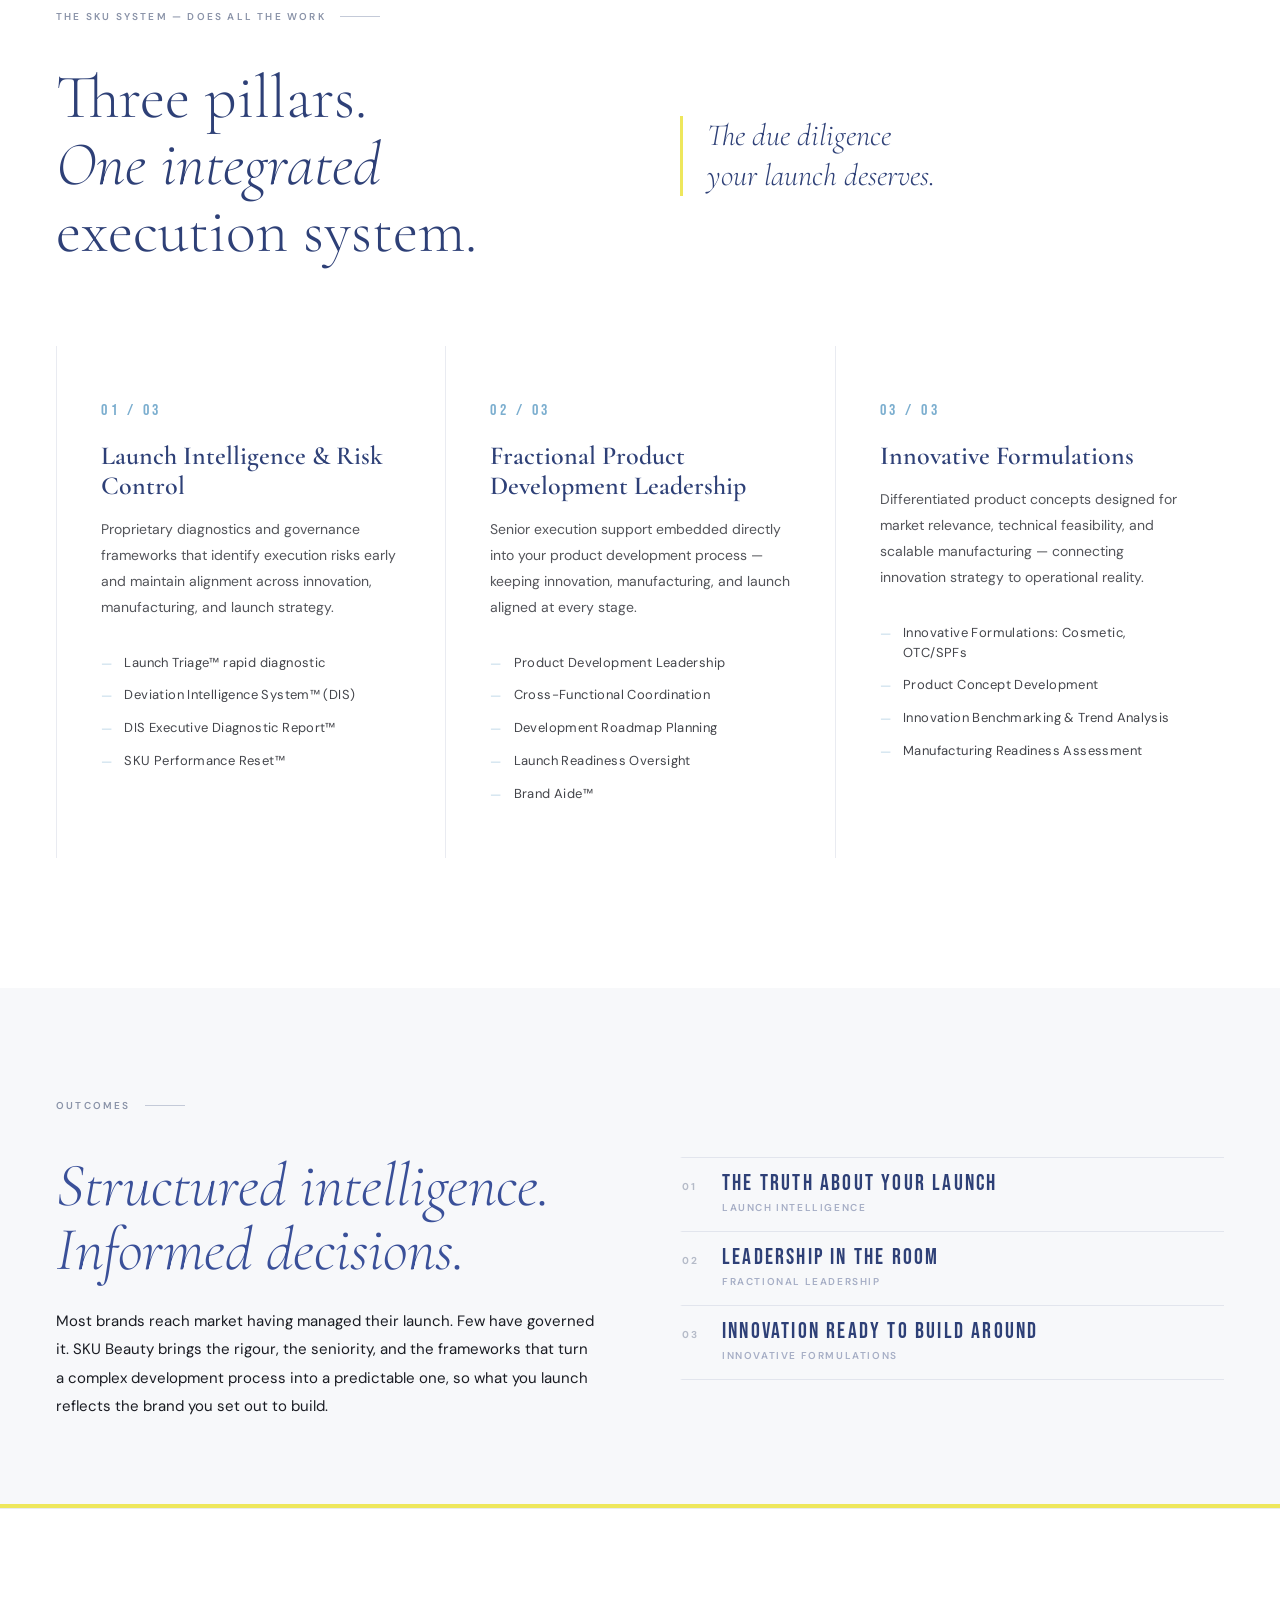
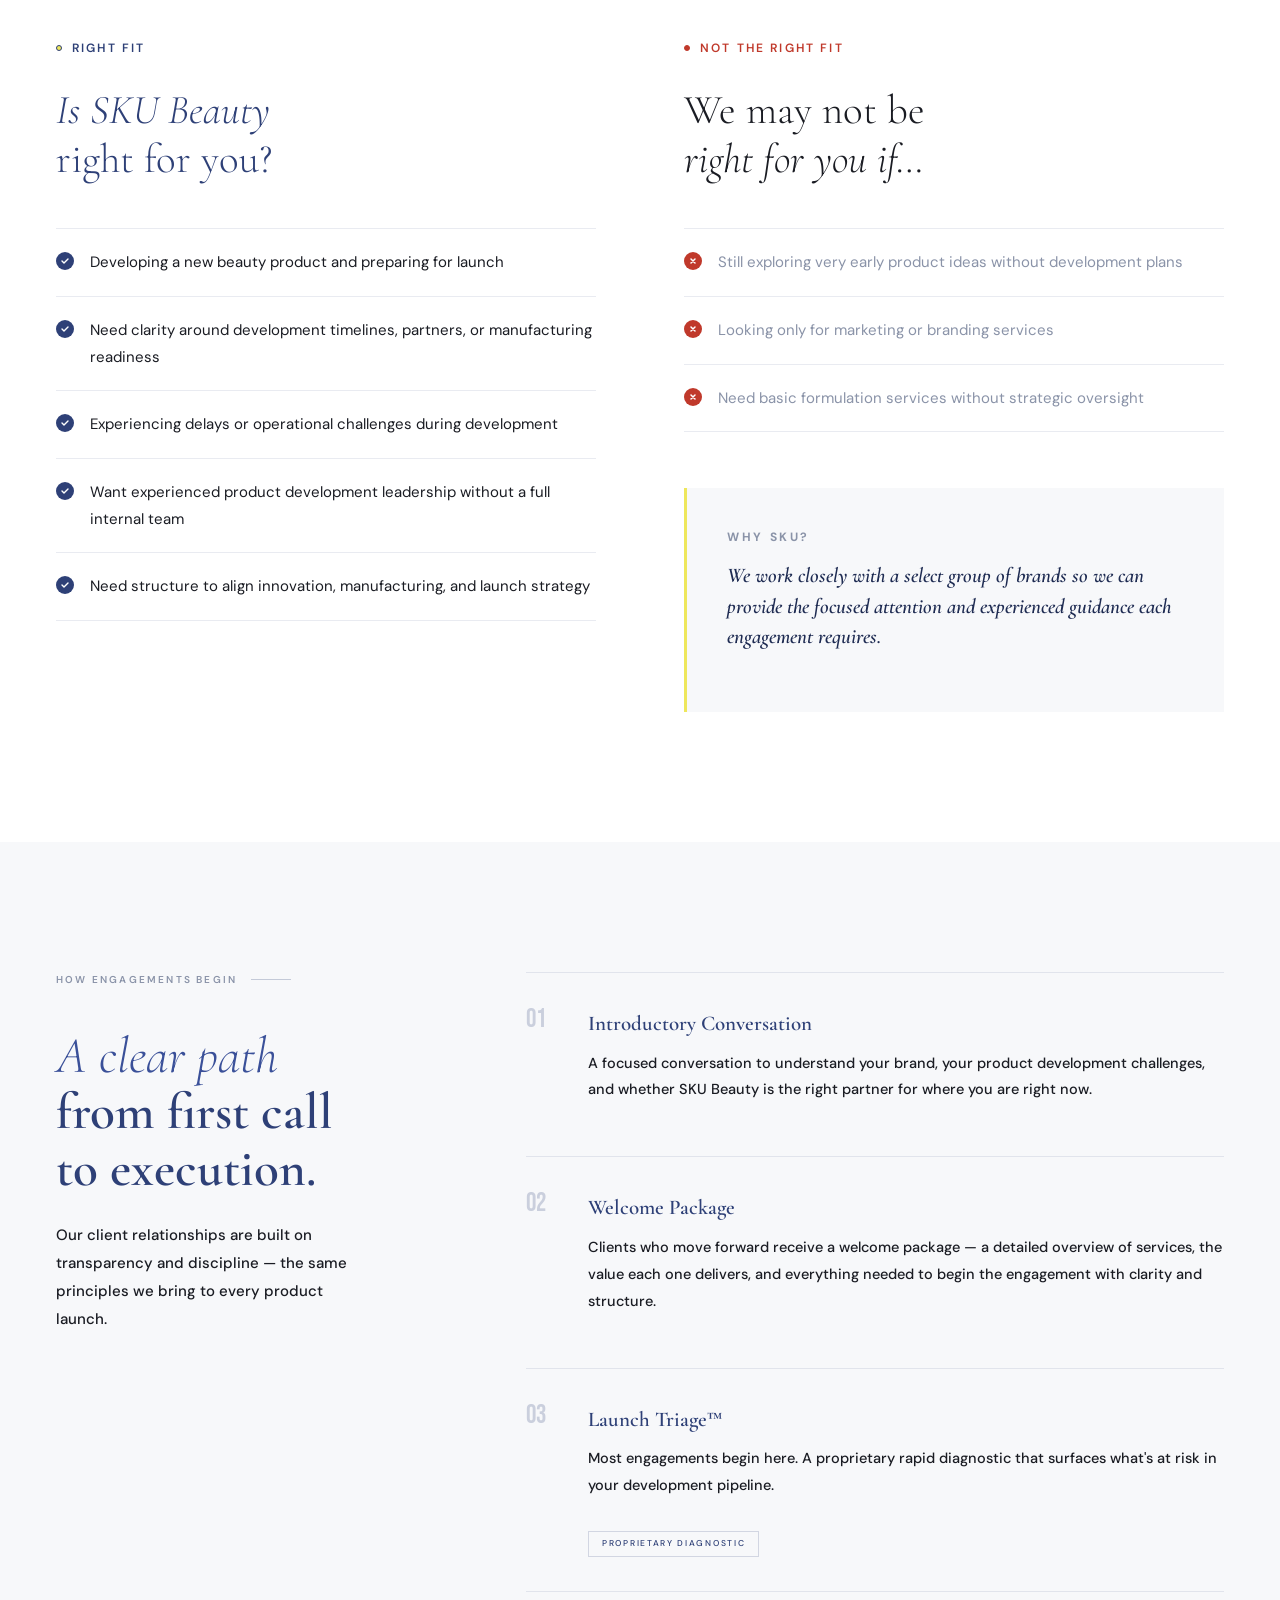
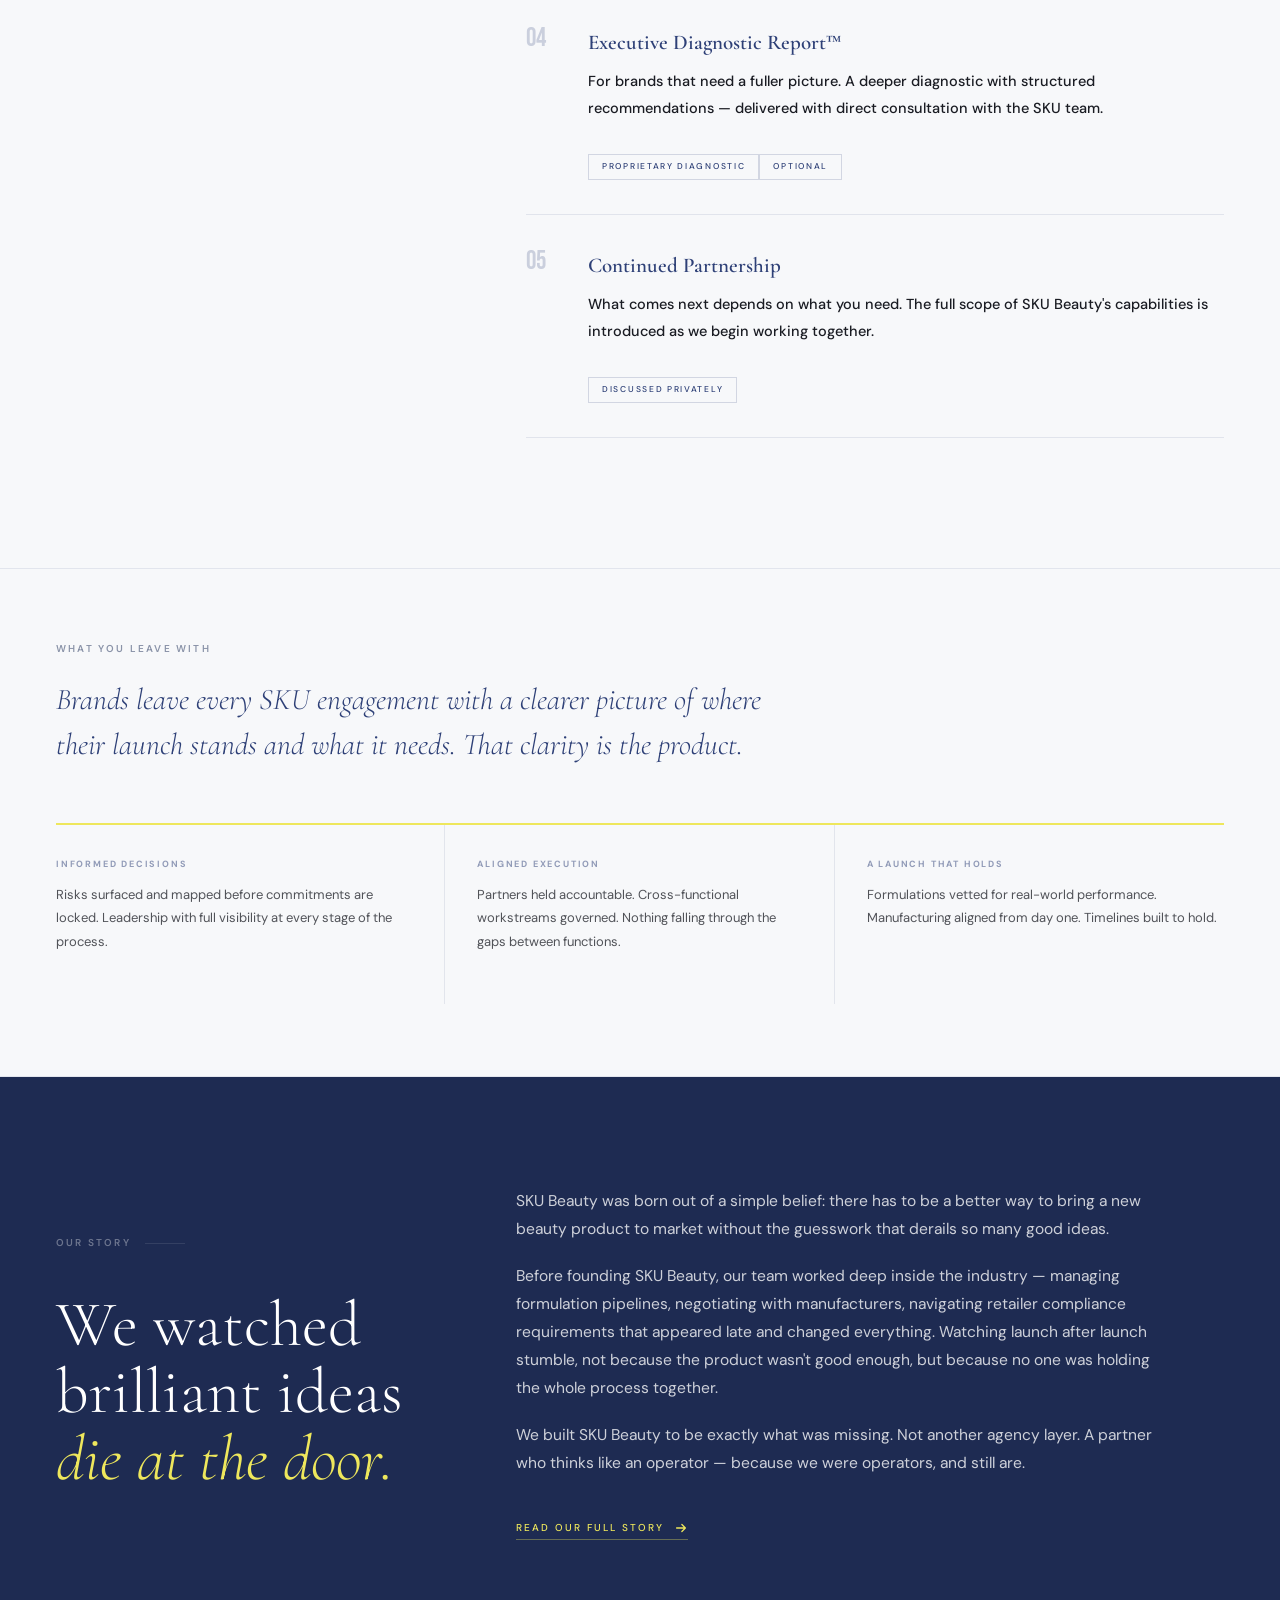
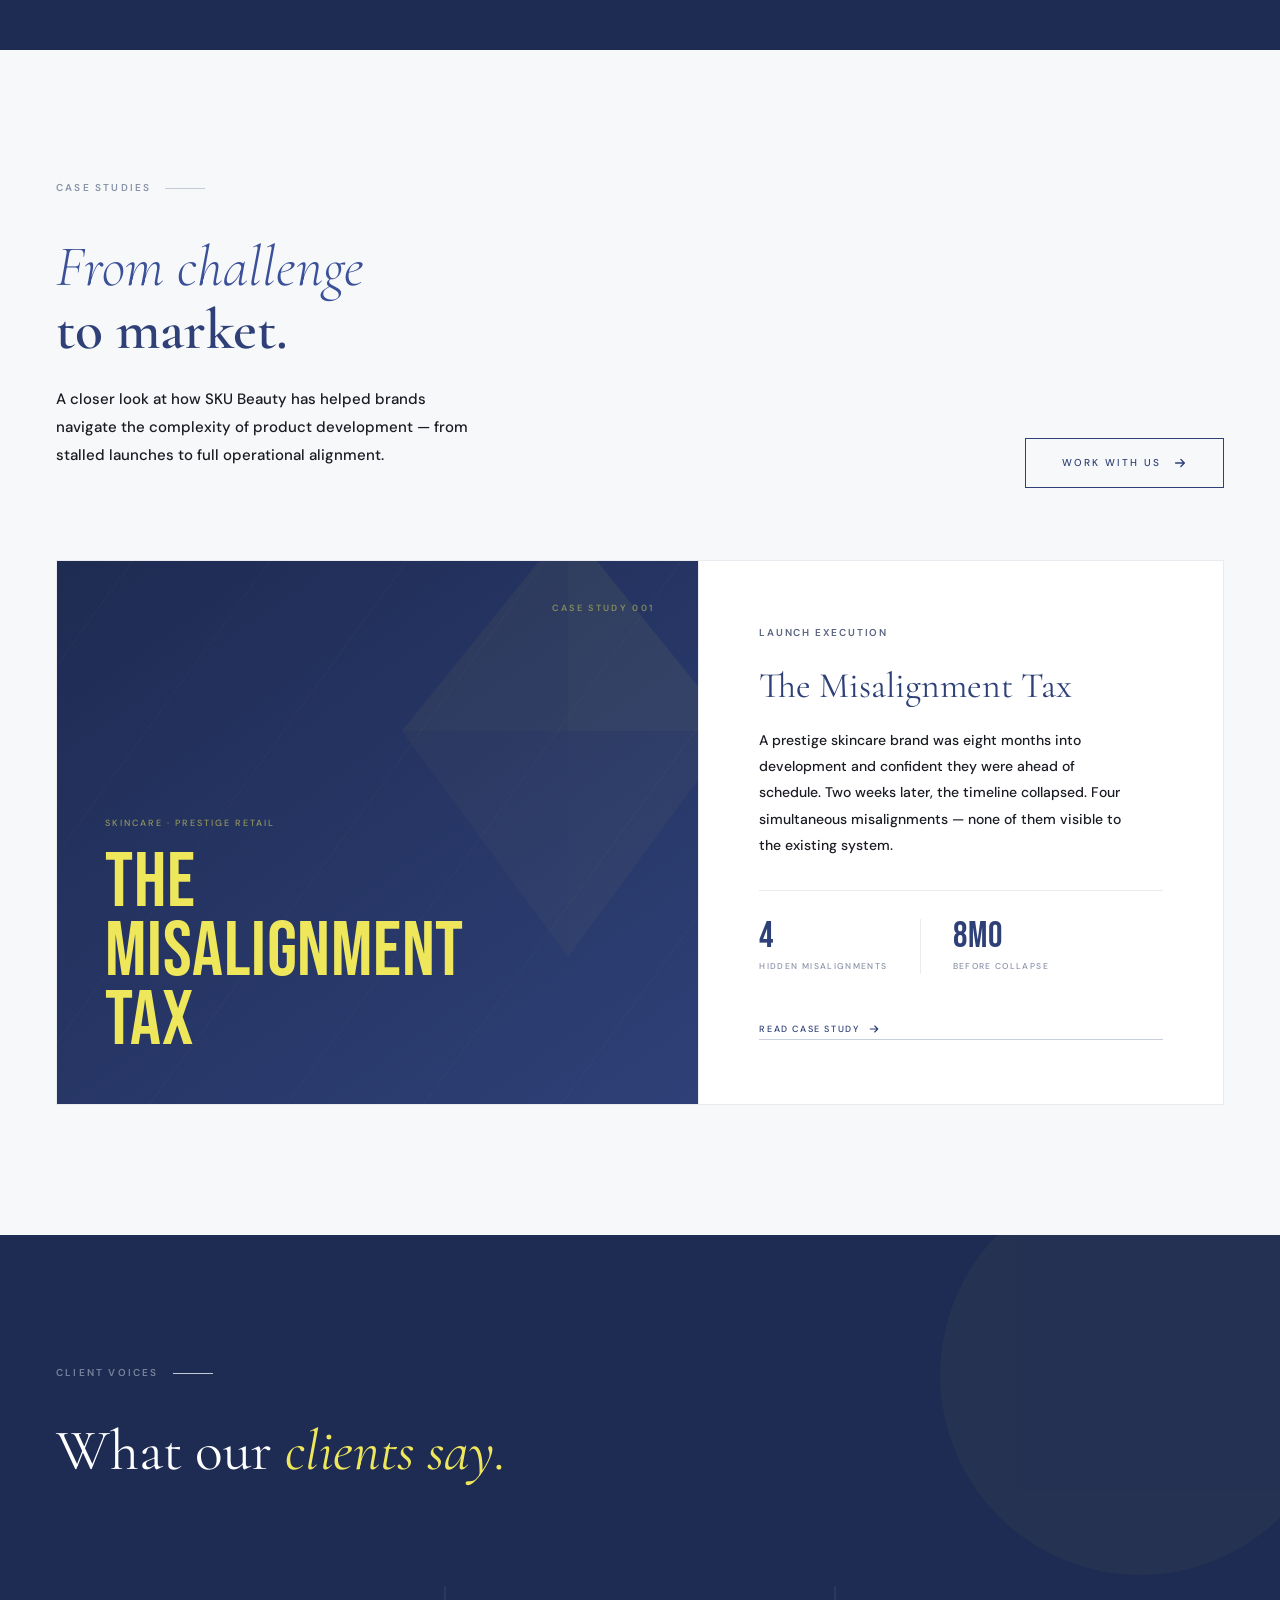
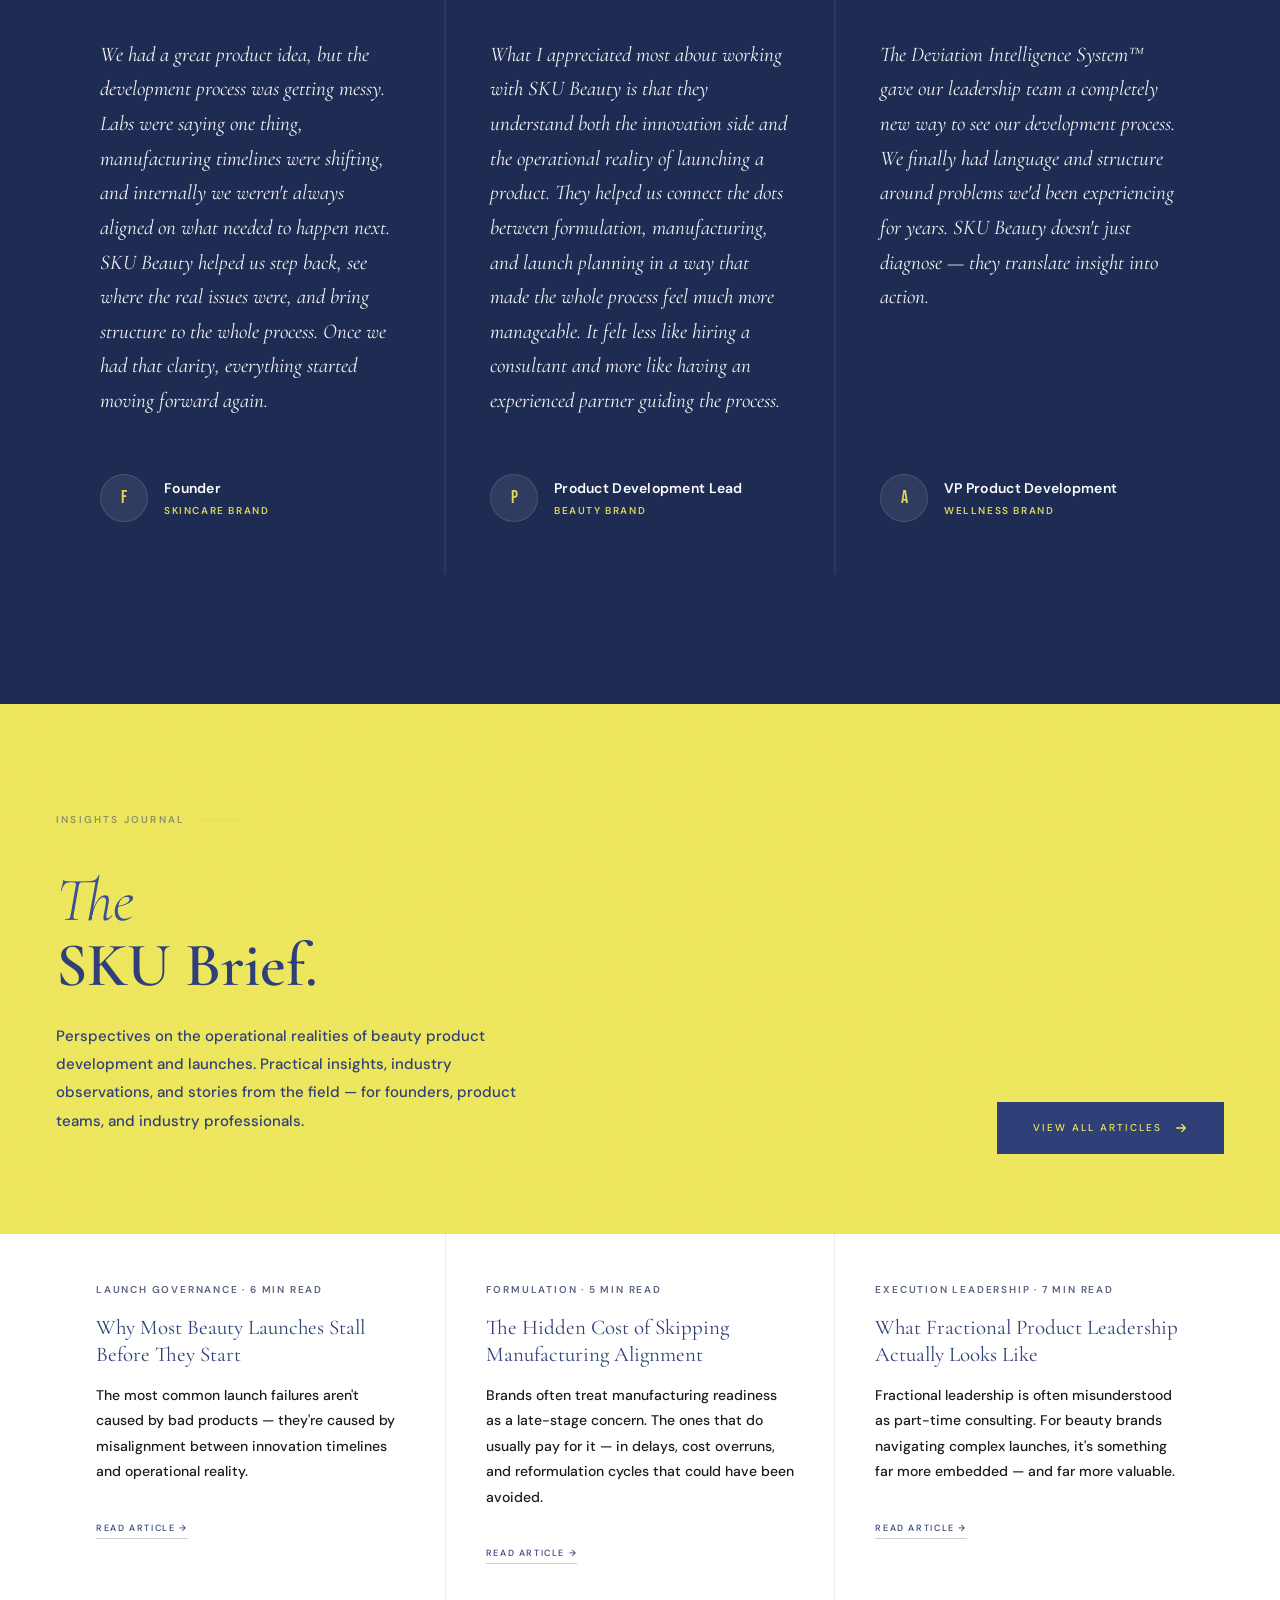
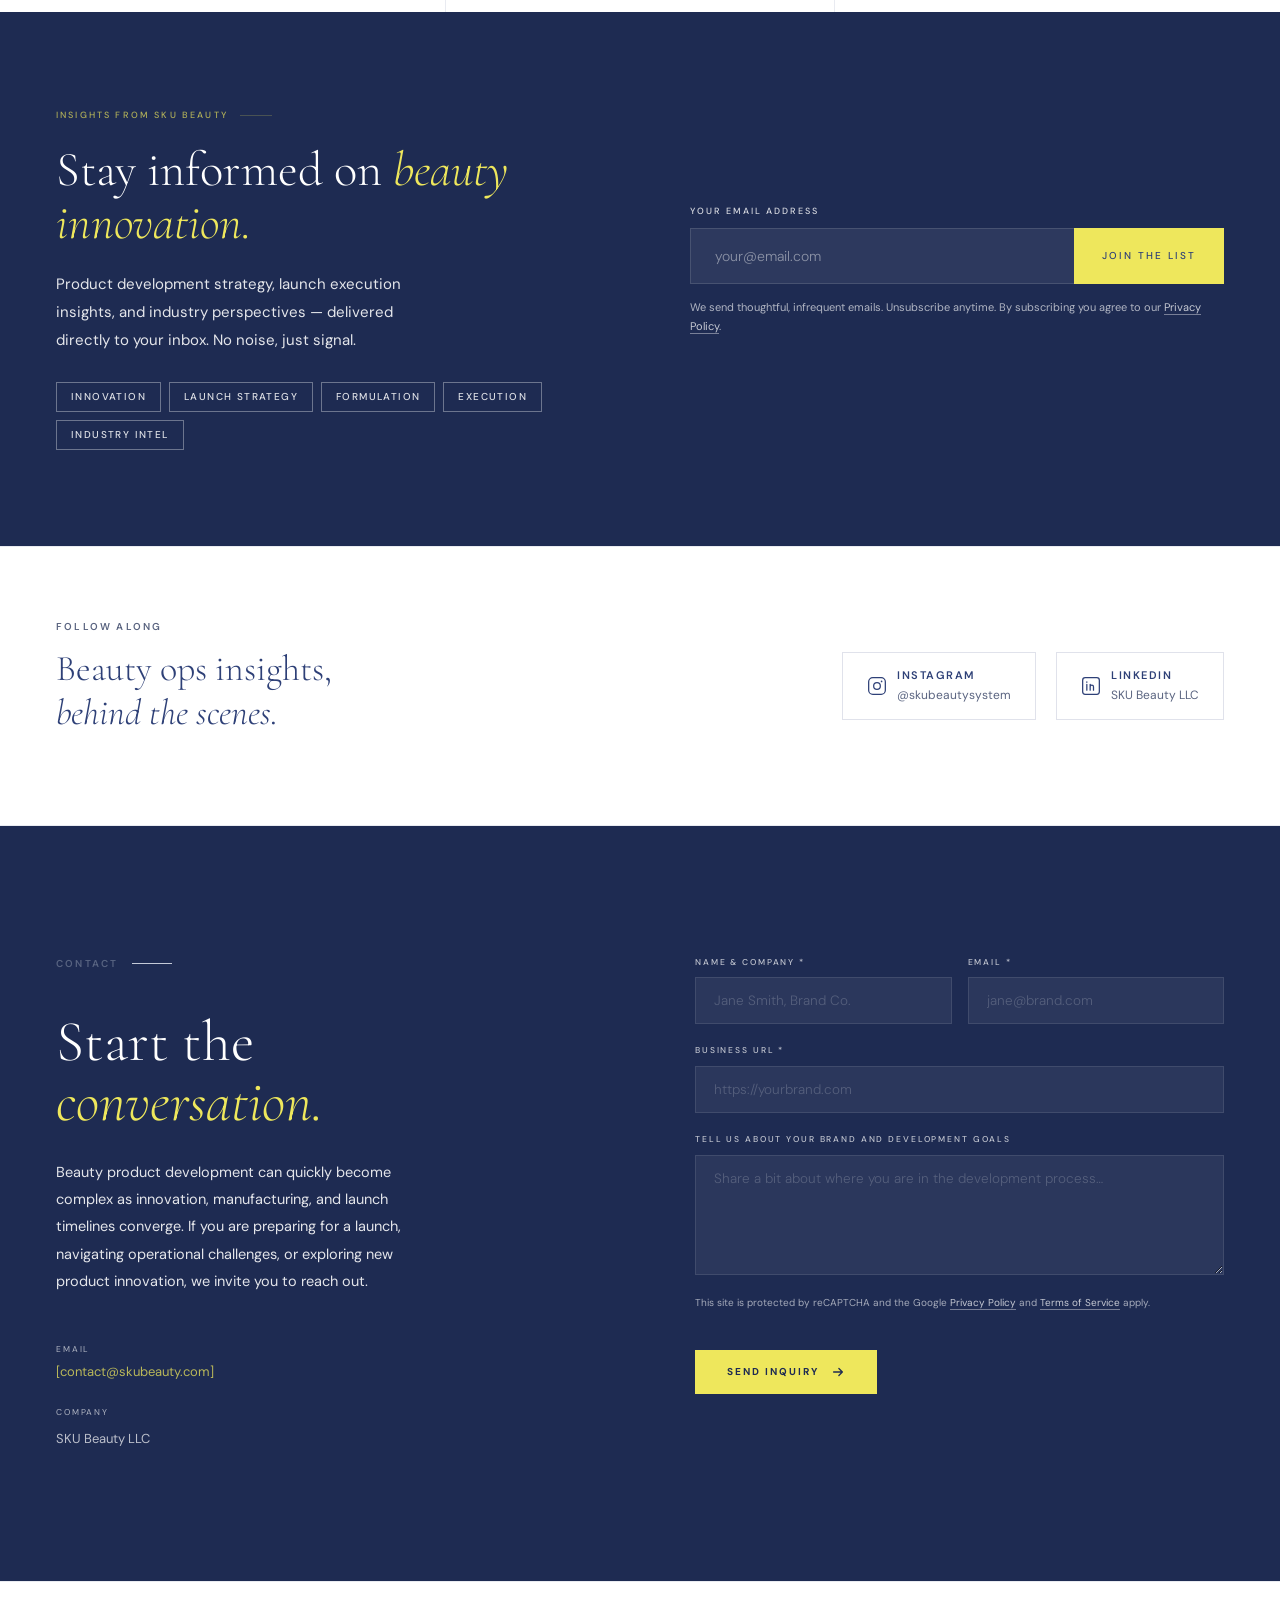
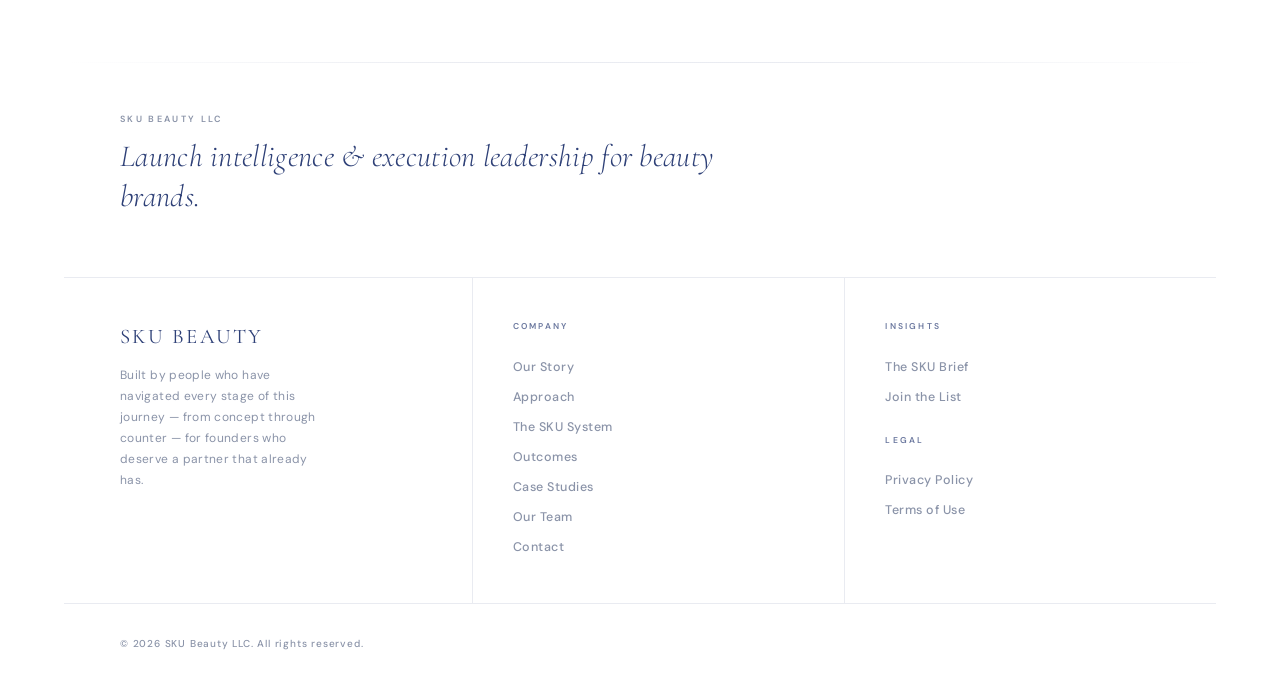
==== commit ccab92e8: "testing netlify connection" ====
--- a/index.html
+++ b/index.html
@@ -857,7 +857,7 @@
             </div>
         </div>
         <div class="reveal">
-            <form class="email-form" aria-label="Email newsletter signup" onsubmit="submitEmail(event)" id="email-form">
+            <form class="email-form" aria-label="Email newsletter signup" onsubmit="addToNewsletter(event)" id="email-form">
                 <div>
                     <label
                         style="font-size:9px;font-weight:500;letter-spacing:.22em;text-transform:uppercase;color:rgba(255,255,255,.82);display:block;margin-bottom:10px;"
@@ -1009,7 +1009,7 @@
 
         <!-- Bottom bar -->
         <div class="footer-bottom">
-            <span class="footer-copy">&copy; 2025 SKU Beauty LLC. All rights reserved.</span>
+            <span class="footer-copy">&copy; 2026 SKU Beauty LLC. All rights reserved.</span>
         </div>
     </footer>
     <script src="main.js"></script>
